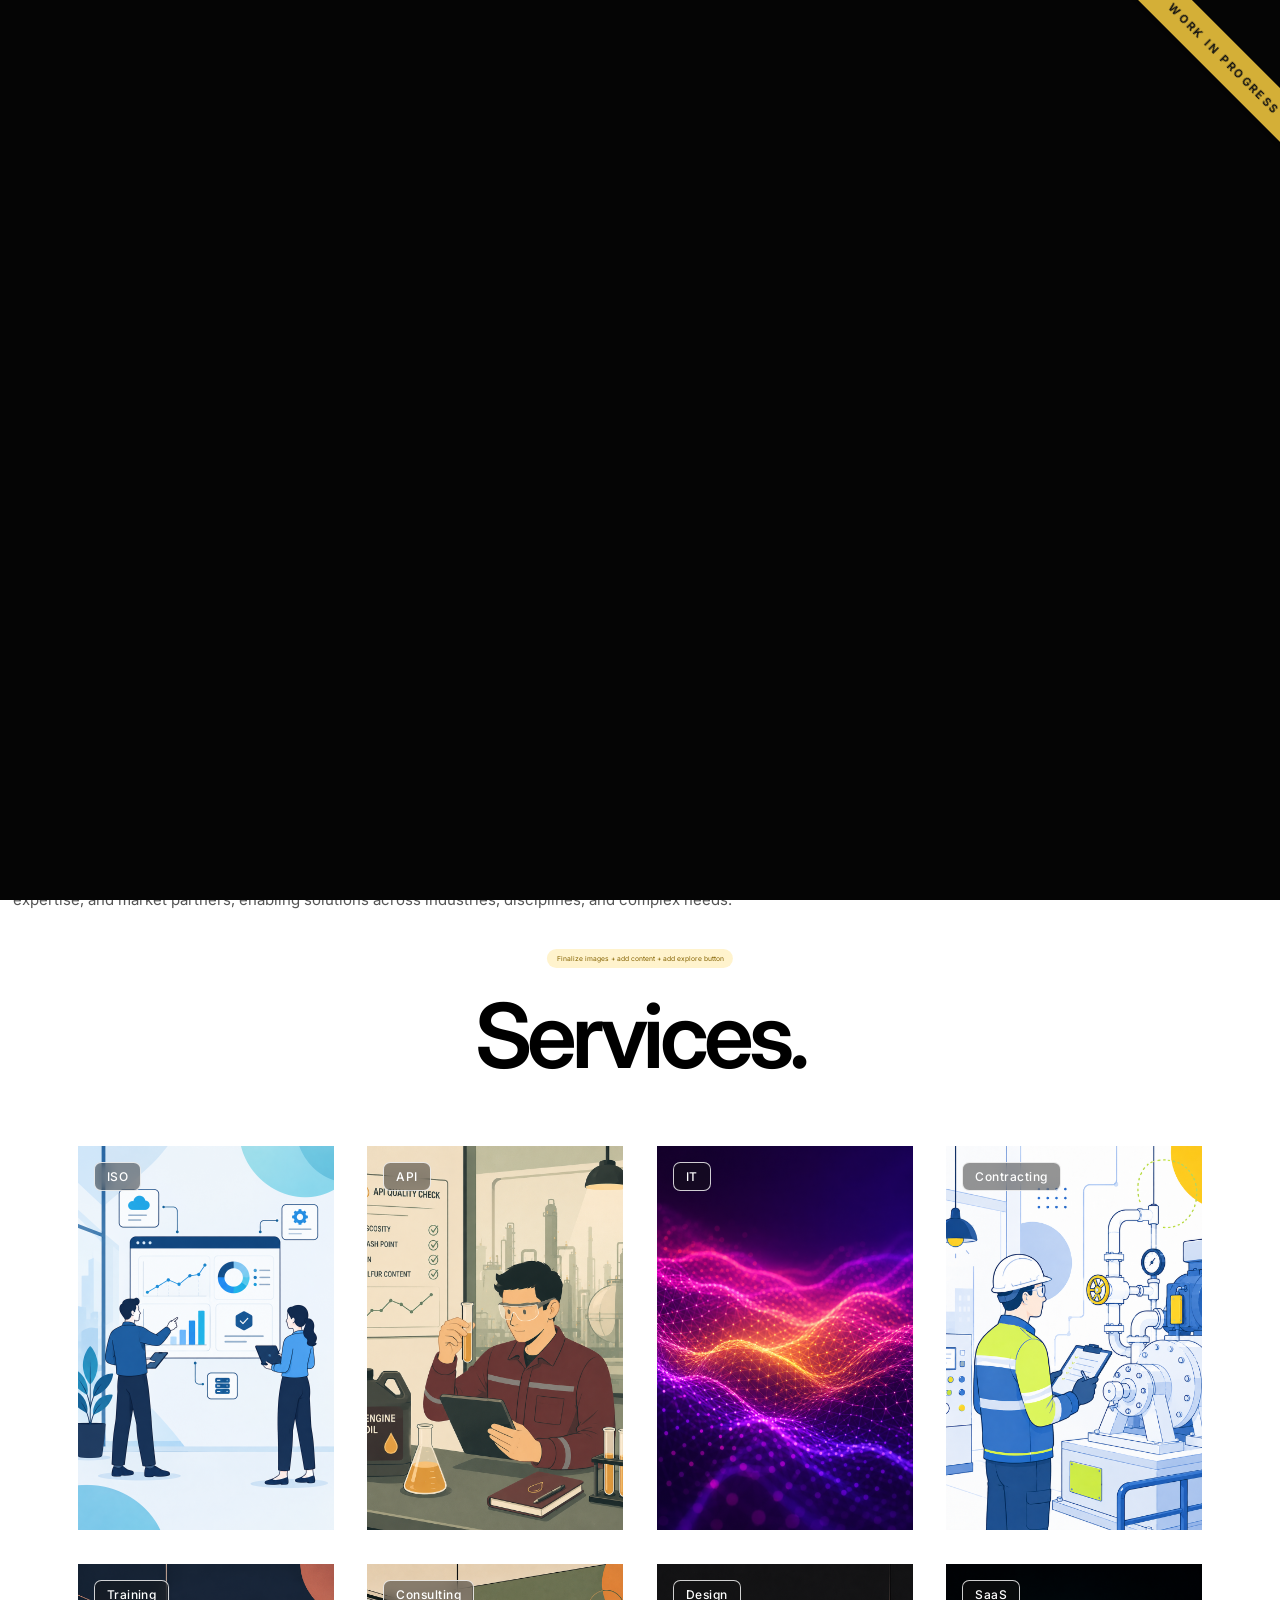
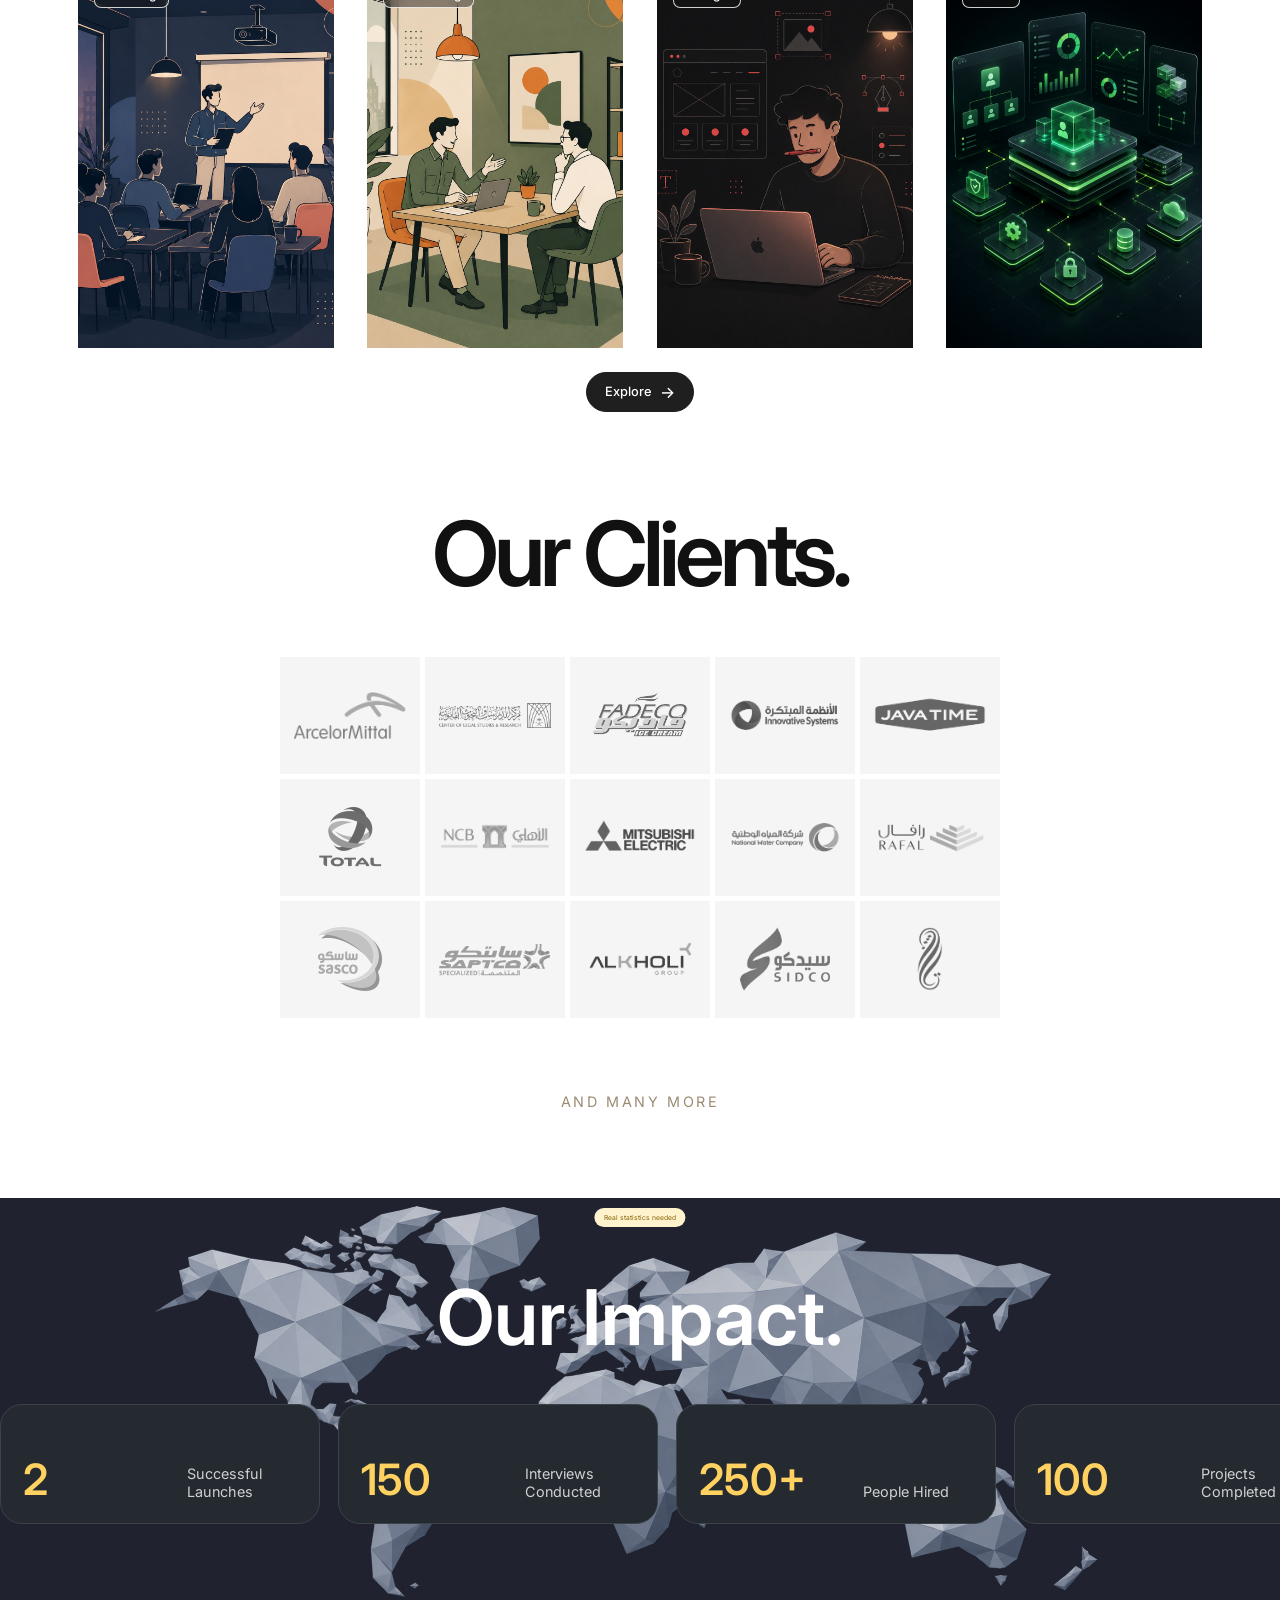
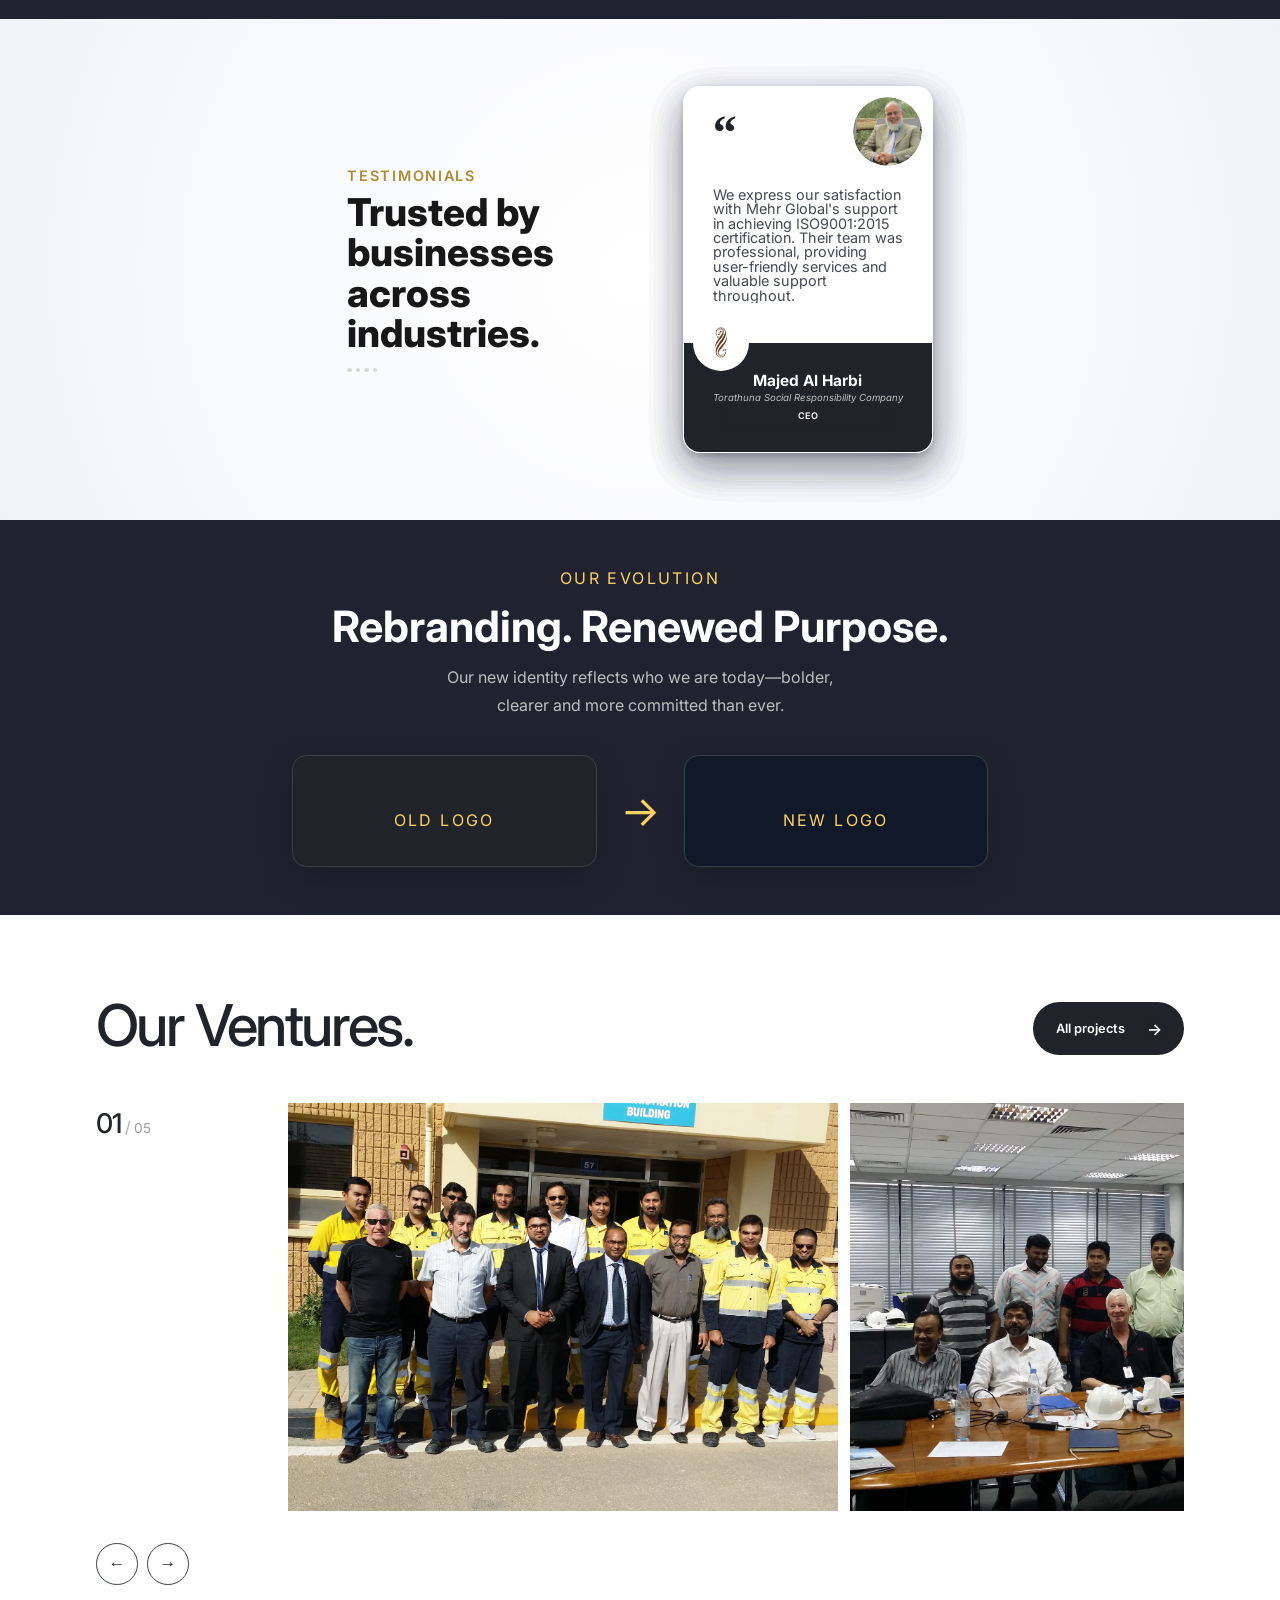
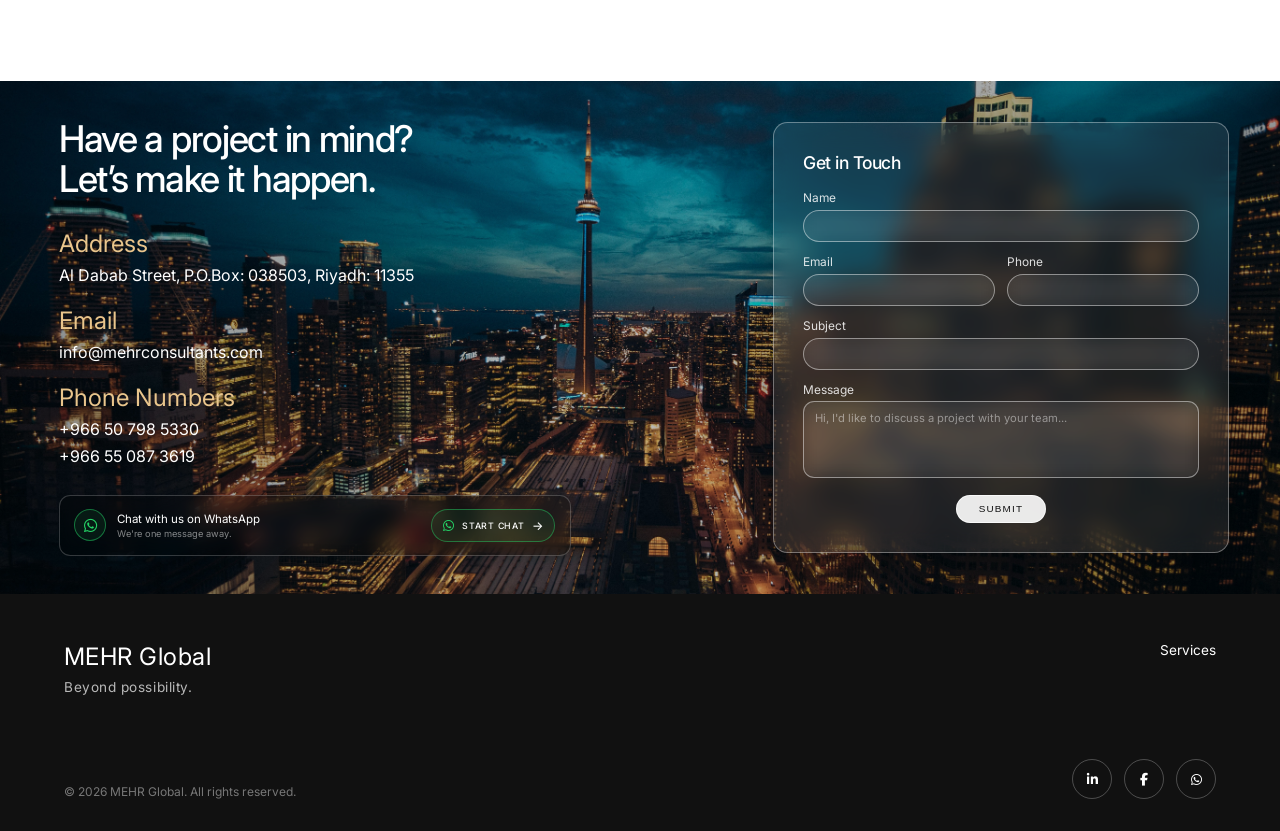
==== index.html @ bc84ad42 "Testimonials, Metrics section bg, services section, overall content, + mobile for landing page" ====
<!DOCTYPE html>
<html><head>
    <meta charset="UTF-8">
    <meta name="viewport" content="width=device-width,initial-scale=1">

    <link rel="preconnect" href="https://fonts.googleapis.com">
    <link rel="preconnect" href="https://fonts.gstatic.com" crossorigin>

    <link href="https://fonts.googleapis.com/css2?family=Inter:wght@300;400;500;600;700&display=swap" rel="stylesheet">
    <link rel="stylesheet" href="https://cdnjs.cloudflare.com/ajax/libs/font-awesome/6.5.2/css/all.min.css">

    <link rel="stylesheet" href="./css/style.css">


    <title>Mehr version Alpha v2</title>



</head>



<body>

<div id="loader">

    <div class="loader-words">

        <div class="loader-word word-1">
            <span class="initial">M</span><span>ajestic.</span>
        </div>

        <div class="loader-word word-2">
            <span class="initial">E</span><span>thical.</span>
        </div>

        <div class="loader-word word-3">
            <span class="initial">H</span><span>onest.</span>
        </div>

        <div class="loader-word word-4">
            <span class="initial">R</span><span>eliable.</span>
        </div>

    </div>


    <!-- Invisible destination used to calculate
         where the original letters should travel -->

    <div class="mehr-final" aria-label="MEHR">
        <span>M</span>
        <span>E</span>
        <span>H</span>
        <span>R</span>
    </div>

    <div class="skip-loader">
    Click anywhere to skip
</div>

</div>

<div class="wip-banner">
    WORK IN PROGRESS
</div>

<header class="header">

        <!-- hamburger menu for mobile-->
    <button class="mobile-menu-btn" aria-label="Open menu">
    <span></span>
    <span></span>
    <span></span>
</button>

    <!-- Logo -->
    <a href="#" class="logo">
        <img src="batch_white.png" alt="Mehr">
    </a>


    <!-- Main Navigation -->
    <nav class="nav-left">

        <a href="./about_us_page/about_page.html">
            About
        </a>

        <a href="./services_page/services.html">
            Services
        </a>

        <a href="#">
            Contact
        </a>

        <a href="./gallery_page/gallery.html">
            Gallery
        </a>


    </nav>

    <!-- Right Side -->
    <div class="nav-right">

        <a href="#" class="language">
            ENGLISH >

        </a>

    </div>

</header>
<!-- MOBILE MENU -->
<div class="mobile-menu">

    <button class="mobile-menu-close" aria-label="Close menu">
        ×
    </button>

    <nav class="mobile-nav">

        <a href="./about_us_page/about_page.html">
            About
        </a>

        <a href="./services_page/services.html">
            Services
        </a>

        <a href="#">
            Contact
        </a>

        <a href="./gallery_page/gallery.html">
            Gallery
        </a>

        <a href="#" class="mobile-language">
            ENGLISH >
        </a>

    </nav>

</div>

<main>

<!-- ================= HERO ================= -->
<section class="hero">
<div class="temporary-ribbon">
    About page content
</div>
    <canvas id="c"></canvas>

    <!-- Left Content -->
    <div class="hero-left">


        <h1>
            TOGETHER.<br>
            BEYOND POSSIBILITY.
        </h1>


    </div>


<!-- Right Content -->
<div class="hero_contact">

    <div class="hero_contact_card">

        <p class="hero_contact_eyebrow">
            GET IN TOUCH
        </p>

        <h2>
            Whatever the challenge, let’s find the right connection.
        </h2>

        <div class="hero_contact_actions">

    <a href="#" class="hero_contact_btn">
        Contact Us
    </a>

    <a
        href="https://wa.me/966507985330"
        target="_blank"
        rel="noopener noreferrer"
        class="hero_whatsapp_btn"
        aria-label="Chat with us on WhatsApp"
    >
        <i class="fa-brands fa-whatsapp"></i>
        <span>WhatsApp</span>
    </a>

</div>


    </div>

</div>

</section>

<!-- ================= ABOUT ================= -->

<section class="about">

    <div class="about-container">

        <span class="about-label">
            MEHR GLOBAL - since 2002
        </span>

        <h2 class="about-title">
            An interconnected network
            <br>
            beyond boundaries.
        </h2>

        <div class="about-grid">

            <p class="about-text">

                Mehr Global connects organizations through an interconnected network of talent, <br>
                expertise, and market partners, enabling solutions across
                industries, disciplines, and complex needs.

            </p>


        </div>

    </div>

</section>



<section class="servicesWrapper">

    <div class="temporary-ribbon">
    Finalize images + add content + add explore button
</div>

    <canvas id="network"></canvas>
    <div class="cursorGlow"></div>
    <div class="light"></div>

    <section class="services">

    <h1 class="services-title">Services.</h1>

<div class="services-grid">

    <div class="service-card">
        <img src="./assets/iso_temp.png" alt="ISO certification and quality inspection">
        <div class="service-card-content">
            <h3>ISO</h3>
            <p>Internationally recognized standards and certification solutions.</p>
        </div>
    </div>

    <div class="service-card">
        <img src="./assets/api_temp.png" alt="API and business development">
        <div class="service-card-content">
            <h3>API</h3>
            <p>Lorem Ipsum Lorem Ipsum Lorem IpsumLorem IpsumLorem IpsumLorem IpsumLorem IpsumLorem IpsumLorem IpsumLorem IpsumLorem Ipsum</p>
        </div>
    </div>

    <div class="service-card">
        <img src="./assets/it_temp.png" alt="Information technology services">
        <div class="service-card-content">
            <h3>IT</h3>
            <p>Lorem Ipsum Lorem Ipsum Lorem IpsumLorem IpsumLorem IpsumLorem IpsumLorem IpsumLorem IpsumLorem IpsumLorem IpsumLorem Ipsum</p>
        </div>
    </div>

    <div class="service-card">
        <img src="./assets/contracting_temp.png" alt="Contracting and project services">
        <div class="service-card-content">
            <h3>Contracting</h3>
            <p>Lorem Ipsum Lorem Ipsum Lorem IpsumLorem IpsumLorem IpsumLorem IpsumLorem IpsumLorem IpsumLorem IpsumLorem IpsumLorem Ipsum</p>
        </div>
    </div>

    <div class="service-card">
        <img src="./assets/training_temp.png" alt="Professional training">
        <div class="service-card-content">
            <h3>Training</h3>
            <p>Lorem Ipsum Lorem Ipsum Lorem IpsumLorem IpsumLorem IpsumLorem IpsumLorem IpsumLorem IpsumLorem IpsumLorem IpsumLorem Ipsum</p>
        </div>
    </div>

    <div class="service-card">
        <img src="./assets/consulting_temp.png" alt="Strategic business consulting">
        <div class="service-card-content">
            <h3>Consulting</h3>
            <p>Lorem Ipsum Lorem Ipsum Lorem IpsumLorem IpsumLorem IpsumLorem IpsumLorem IpsumLorem IpsumLorem IpsumLorem IpsumLorem Ipsum</p>
        </div>
    </div>

    <div class="service-card">
        <img src="./assets/design_temp.png" alt="Strategic business consulting">
        <div class="service-card-content">
            <h3>Design</h3>
            <p>Lorem Ipsum Lorem Ipsum Lorem IpsumLorem IpsumLorem IpsumLorem IpsumLorem IpsumLorem IpsumLorem IpsumLorem IpsumLorem Ipsum</p>
        </div>
    </div>

    <div class="service-card">
        <img src="./assets/saas_temp.png" alt="Strategic business consulting">
        <div class="service-card-content">
            <h3>SaaS</h3>
            <p>Lorem Ipsum Lorem Ipsum Lorem IpsumLorem IpsumLorem IpsumLorem IpsumLorem IpsumLorem IpsumLorem IpsumLorem IpsumLorem Ipsum</p>
        </div>
    </div>

</div>

            <a href="./services_page/services.html" class="explore-button">
    Explore <span>→</span>
</a>


</section>


    <!-- CLIENTS SECTION  -->



    <section class="clients">

    <div class="clients-bg"></div>

    <div class="clients-overlay"></div>

    <div class="clients-container">

        <p class="clients-title">
            Our Clients.
        </p>

        <div class="clients-grid">

            <div class="client-card"><img src="./assets/company_logo_icons/am.png"></div>
            <div class="client-card"><img src="./assets/company_logo_icons/clsr.png"></div>
            <div class="client-card"><img src="./assets/company_logo_icons/fadeco.png"></div>
            <div class="client-card"><img src="./assets/company_logo_icons/inno_sys.png"></div>
            <div class="client-card"><img src="./assets/company_logo_icons/javatime.png"></div>

            <div class="client-card"><img src="./assets/company_logo_icons/total.png"></div>
            <div class="client-card"><img src="./assets/company_logo_icons/ncb.png"></div>
            <div class="client-card"><img src="./assets/company_logo_icons/mitsu_chan.png"></div>
            <div class="client-card"><img src="./assets/company_logo_icons/nwc.png"></div>
            <div class="client-card"><img src="./assets/company_logo_icons/rafal.png"></div>

            <div class="client-card"><img src="./assets/company_logo_icons/sasco.png"></div>
            <div class="client-card"><img src="./assets/company_logo_icons/saptco.png"></div>
            <div class="client-card"><img src="./assets/company_logo_icons/al_kholi.png"></div>
            <div class="client-card"><img src="./assets/company_logo_icons/sidco.png"></div>
            <div class="client-card"><img src="./assets/company_logo_icons/torathuna.png"></div>

        </div>

        <p class="clients-label">
            AND MANY MORE
        </p>

    </div>

</section>

</section>

<!-- METRICS SECTION -->

<section class="stats">
<div class="temporary-ribbon">
    Real statistics needed
</div>
    <!-- Background Image -->

<img
        class="stats-map"
        src="./assets/metrics_bg.png"
        alt=""
    >

    <div class="stats-header">

        <h2>
            Our Impact.
        </h2>

    </div>

    <!-- SINGLE ROW -->
    <div class="ticker ticker-right">

        <div class="ticker-track">

            <div class="stat-card">
                <h3>2</h3>
                <p>Successful Launches</p>
            </div>

            <div class="stat-card">
                <h3>150</h3>
                <p>Interviews Conducted</p>
            </div>

            <div class="stat-card">
                <h3>250+</h3>
                <p>People Hired</p>
            </div>

            <div class="stat-card">
                <h3>100</h3>
                <p>Projects Completed</p>
            </div>

            <div class="stat-card">
                <h3>40+</h3>
                <p>Countries Served</p>
            </div>

        </div>

    </div>

</section>

<!-- ===========================
     TESTIMONIALS SECTION
=========================== -->

<section class="testimonials">



    <!-- Left Side -->

    <div class="testimonial-left">

        <p class="testimonial-eyebrow">
            TESTIMONIALS
        </p>

        <h2>
            Trusted by businesses
            <br>
            across industries.
        </h2>

        <div class="testimonial-loader">
            <span></span>
            <span></span>
            <span></span>
            <span></span>
        </div>

    </div>


<!-- ===========================
     TESTIMONIAL CARD STACK
=========================== -->

<div class="testimonial-stack">


    <!-- CARD 1 -->

    <div class="testimonial-card">

        <!-- Person's DP -->
        <div class="testimonial-person">

            <img
                src="./assets/mug_shots/fawzi_q.jpg"
                alt="K.T. Tukol"
            >

        </div>


        <!-- Quote -->

        <div class="testimonial-content">

            <div class="testimonial-quote">
                “
            </div>

            <p>
                Mehr Global provided expert, user-friendly consultation
                for our ISO 9001, 14001, and 45001 certifications.
                Their support was key to achieving success efficiently.
            </p>

        </div>


        <!-- Bottom Company Section -->

        <div class="testimonial-company">

            <!-- Company Logo -->
            <div class="testimonial-company-logo">

                <img
                    src="./assets/logo_for_testimonials/st_eng.png"
                    alt="ST Engineering Saudi Ltd."
                >

            </div>


            <div class="testimonial-author">

                <strong>
                    K.T. Tukol
                </strong>

                <small>
                    ST Engineering Saudi Ltd.
                </small>

            </div>


            <div class="testimonial-role">

                General Manager

            </div>

        </div>

    </div>



    <!-- CARD 2 -->

    <div class="testimonial-card">

        <!-- Person's DP -->
        <div class="testimonial-person">

            <img
                src="./assets/mug_shots/fawzi_q.jpg"
                alt="Fawzi Al Quaid"
            >

        </div>


        <div class="testimonial-content">

            <div class="testimonial-quote">
                “
            </div>

            <p>
                Mehr Global Consultancy delivered exceptional support
                for ISO 9001:2015, meeting tight deadlines. We're grateful
                for their work and look forward to future projects together.
            </p>

        </div>


        <div class="testimonial-company">

            <div class="testimonial-company-logo">

                <img
                    src="./assets/logo_for_testimonials/spectra.png"
                    alt="Tri Spectrum Co. LTD"
                >

            </div>


            <div class="testimonial-author">

                <strong>
                    Fawzi Al Quaid
                </strong>

                <small>
                    Tri Spectrum Co. LTD
                </small>

            </div>


            <div class="testimonial-role">

                General Manager

            </div>

        </div>

    </div>



    <!-- CARD 3 -->

    <div class="testimonial-card">

        <!-- Person's DP -->
        <div class="testimonial-person">

            <img
                src="./assets/mug_shots/fawzi_q.jpg"
                alt="Khalid Ghalib Al-Qudsi"
            >

        </div>


        <div class="testimonial-content">

            <div class="testimonial-quote">
                “
            </div>

            <p>
                Thanks to Mehr Global Consultancy, we achieved
                ISO 9001:2015 certification on our first audit
                with zero nonconformities.
            </p>

        </div>


        <div class="testimonial-company">

            <div class="testimonial-company-logo">

                <img
                    src="./assets/logo_for_testimonials/mea.png"
                    alt="Middle East Abrasive Factory"
                >

            </div>


            <div class="testimonial-author">

                <strong>
                    Khalid Ghalib Al-Qudsi
                </strong>

                <small>
                    Middle East Abrasive Factory
                </small>

            </div>


            <div class="testimonial-role">

                General Manager

            </div>

        </div>

    </div>



    <!-- CARD 4 -->

    <div class="testimonial-card">

        <!-- Person's DP -->
        <div class="testimonial-person">

            <img
                src="./assets/mug_shots/fawzi_q.jpg"
                alt="Prof. Ayman A. Abdo"
            >

        </div>


        <div class="testimonial-content">

            <div class="testimonial-quote">
                “
            </div>

            <p>
                We are pleased with Mehr Global's exceptional contribution
                to our ISO 9001:2015 certification process. Their expertise
                and support were invaluable to our success.
            </p>

        </div>


        <div class="testimonial-company">

            <div class="testimonial-company-logo">

                <img
                    src="./assets/logo_for_testimonials/shfc.png"
                    alt="Saudi Commission for Health Specialties"
                >

            </div>


            <div class="testimonial-author">

                <strong>
                    Prof. Ayman A. Abdo
                </strong>

                <small>
                    Saudi Commission for Health Specialties
                </small>

            </div>


            <div class="testimonial-role">

                <!-- Role not provided in source -->

            </div>

        </div>

    </div>



    <!-- CARD 5 -->

    <div class="testimonial-card">

        <!-- Person's DP -->
        <div class="testimonial-person">

            <img
                src="./assets/mug_shots/fawzi_q.jpg"
                alt="Majed Al Harbi"
            >

        </div>


        <div class="testimonial-content">

            <div class="testimonial-quote">
                “
            </div>

            <p>
                We express our satisfaction with Mehr Global's support
                in achieving ISO9001:2015 certification. Their team was
                professional, providing user-friendly services and
                valuable support throughout.
            </p>

        </div>


        <div class="testimonial-company">

            <div class="testimonial-company-logo">

                <img
                    src="./assets/logo_for_testimonials/torathuna.png"
                    alt="Torathuna Social Responsibility Company"
                >

            </div>


            <div class="testimonial-author">

                <strong>
                    Majed Al Harbi
                </strong>

                <small>
                    Torathuna Social Responsibility Company
                </small>

            </div>


            <div class="testimonial-role">

                CEO

            </div>

        </div>

    </div>


</div>

</section>


<!-- REBRANDING SECTION -->

<section class="evolution_section">
    <div class="evolution_container">

        <div class="evolution_eyebrow">OUR EVOLUTION</div>

        <h1 class="evolution_title">Rebranding. Renewed Purpose.</h1>

        <p class="evolution_lead">
            Our new identity reflects who we are today—bolder, clearer and more committed than ever.
        </p>

        <div class="evolution_logos">

            <div class="evolution_card">
                <img src="old-logo.png" alt="">
                <span>OLD LOGO</span>
            </div>

            <div class="evolution_arrow">→</div>

            <div class="evolution_card evolution_card-dark">
                <img src="new-logo.png" alt="">
                <span>NEW LOGO</span>
            </div>

        </div>


    </div>
</section>


<!-- ==============================
PROJECTS
============================== -->

<section class="projects-section">

    <div class="projects-header">

        <div class="projects-heading">

            <h2>
                Our Ventures.
            </h2>

        </div>


        <a href="#" class="projects-all">
            <span>All projects</span>
            <span class="projects-arrow">→</span>
        </a>

    </div>


    <div class="projects-showcase">

        <!-- COUNTER -->

        <div class="projects-counter">

            <span class="projects-current">01</span>

            <span class="projects-slash">/</span>

            <span class="projects-total">05</span>

        </div>


        <!-- GALLERY -->

        <div class="projects-viewport">

            <div class="projects-track">


                <!-- PROJECT 1 -->

                <article class="project-slide">

                    <img
                        src="./assets/landing_page_imgs/img_1.jpg"
                        alt="Project 1"
                    >

                    <div class="project-info">

                        <span class="project-number">
                            01
                        </span>

                        <h3>
                            Project Name
                        </h3>

                        <p>
                            Category
                        </p>

                    </div>

                </article>


                <!-- PROJECT 2 -->

                <article class="project-slide">

                    <img
                        src="./assets/landing_page_imgs/img_2.jpg"
                        alt="Project 2"
                    >

                    <div class="project-info">

                        <span class="project-number">
                            02
                        </span>

                        <h3>
                            Project Name
                        </h3>

                        <p>
                            Category
                        </p>

                    </div>

                </article>


                <!-- PROJECT 3 -->

                <article class="project-slide">

                    <img
                        src="./assets/landing_page_imgs/img_3.jpg"
                        alt="Project 3"
                    >

                    <div class="project-info">

                        <span class="project-number">
                            03
                        </span>

                        <h3>
                            Project Name
                        </h3>

                        <p>
                            Category
                        </p>

                    </div>

                </article>


                <!-- PROJECT 4 -->

                <article class="project-slide">

                    <img
                        src="./assets/landing_page_imgs/img_4.jpg"
                        alt="Project 4"
                    >

                    <div class="project-info">

                        <span class="project-number">
                            04
                        </span>

                        <h3>
                            Project Name
                        </h3>

                        <p>
                            Category
                        </p>

                    </div>

                </article>


                <!-- PROJECT 5 -->

                <article class="project-slide">

                    <img
                        src="./assets/landing_page_imgs/img_5.jpg"
                        alt="Project 5"
                    >

                    <div class="project-info">

                        <span class="project-number">
                            05
                        </span>

                        <h3>
                            Project Name
                        </h3>

                        <p>
                            Category
                        </p>

                    </div>

                </article>

            </div>

        </div>

    </div>


    <!-- NAVIGATION -->

    <div class="projects-navigation">

        <button
            class="project-nav project-prev"
            aria-label="Previous project"
        >
            ←
        </button>

        <button
            class="project-nav project-next"
            aria-label="Next project"
        >
            →
        </button>

    </div>

</section>

    <!-- ==========================
MIIKU CHAN
========================== -->

<div class="faq-bot">

    <!-- Floating Button -->
    <button class="faq-toggle" id="faqToggle" aria-label="Open FAQ assistant">
        <span class="faq-toggle-icon">?</span>
        <span class="faq-toggle-text">FAQ</span>
    </button>


    <!-- FAQ Panel -->
    <div class="faq-panel" id="faqPanel">

        <!-- Header -->
        <div class="faq-header">
            <div>
                <span class="faq-eyebrow">MEHR Intelligent Interactive Knowledge Unit</span>
                <h3>MIIKU v1</h3>
            </div>

            <button class="faq-close" id="faqClose" aria-label="Close FAQ">
                ×
            </button>
        </div>


        <!-- Chat Area -->
<!-- Chat Area -->
<div class="faq-chat" id="faqChat">

    <div class="faq-message bot-message">
        Hello!
        <br>

        I'm <strong>MIIKU</strong>!
        <br>
        <br>

        I'm Mehr Global's virtual information assistant.
        I can help you find answers about what we do,
        our services, ISO standards, and more
        <br><br>

        What would you like to know?
    </div>


    <!-- FAQ Questions -->
    <div class="faq-questions" id="faqQuestions">

        <button data-question="What do you guys do?">
            What do you guys do?
        </button>

        <button data-question="What type of company is this?">
            What kind of company are you?
        </button>

        <button data-question="Are the services limited to these mentioned domains?">
            Are your services limited to these domains?
        </button>

        <button data-question="How many ISO's do you do?">
            How many ISO's do you do?
        </button>

    </div>

</div>

        <!-- Input -->
        <form class="faq-input-area" id="faqForm">

            <input
                type="text"
                id="faqInput"
                placeholder="Ask a question..."
                autocomplete="off"
            >

            <button type="submit" aria-label="Send question">
                <svg viewBox="0 0 24 24">
                    <path d="M3 20L21 12L3 4V10L16 12L3 14V20Z"/>
                </svg>
            </button>

        </form>

    </div>

</div>

 <section class="contact-section">

    <!-- FULL SECTION BACKGROUND -->
    <img
        class="contact-bg"
        src="./assets/pexels-roberto-nickson-2478248.jpg"
        alt=""
    >

    <!-- DARK OVERLAY -->
    <div class="contact-overlay"></div>


    <!-- LEFT CONTACT INFORMATION -->
    <div class="contact-info">

        <div class="info-content">

            <h1>
                Have a project in mind?<br>
                Let’s make it happen.
            </h1>

            <div class="contact-details">

               <div class="detail-block">
    <h2>Address</h2>
    <p>
        <a
            href="https://www.google.com/maps/search/?api=1&query=Al+Dabab+Street%2C+Riyadh%2C+Saudi+Arabia"
            target="_blank"
            rel="noopener noreferrer"
        >
            Al Dabab Street, P.O.Box: 038503, Riyadh: 11355
        </a>
    </p>
</div>

                <div class="detail-block">
                    <h2>Email</h2>
                    <a href="mailto:info@mehrconsultants.com">
                        info@mehrconsultants.com
                    </a>
                </div>

                <div class="detail-block">
                    <h2>Phone Numbers</h2>
                    <a href="tel:+966507985330">
                        +966 50 798 5330
                    </a>
                    <a href="tel:+966550873619">
                        +966 55 087 3619
                    </a>
                </div>

                <div class="whatsapp-cta">

    <div class="whatsapp-cta-content">

        <div class="whatsapp-icon">
            <i class="fa-brands fa-whatsapp"></i>
        </div>

        <div class="whatsapp-text">
            <span>Chat with us on WhatsApp</span>
            <small>We're one message away.</small>
        </div>

    </div>

    <a
        href="https://wa.me/966507985330"
        target="_blank"
        rel="noopener noreferrer"
        class="whatsapp-button"
        aria-label="Chat with us on WhatsApp"
    >
        <i class="fa-brands fa-whatsapp"></i>
        <span>START CHAT</span>
        <span class="whatsapp-arrow">→</span>
    </a>

</div>

            </div>

        </div>

    </div>


    <!-- CONTACT FORM -->
    <div class="contact-form-wrapper">

        <h2 class="contact-form-title">
            Get in Touch
        </h2>

        <form id="contactForm" class="contact-form">

            <div class="form-group full-width">
                <label for="name">Name</label>
                <input
                    type="text"
                    id="name"
                    name="name"
                    autocomplete="name"
                    required
                >
            </div>

            <div class="form-row">

                <div class="form-group">
                    <label for="email">Email</label>
                    <input
                        type="email"
                        id="email"
                        name="email"
                        autocomplete="email"
                        required
                    >
                </div>

                <div class="form-group">
                    <label for="phone">Phone</label>
                    <input
                        type="tel"
                        id="phone"
                        name="phone"
                        autocomplete="tel"
                    >
                </div>

            </div>

            <div class="form-group full-width">
                <label for="subject">Subject</label>
                <input
                    type="text"
                    id="subject"
                    name="subject"
                    required
                >
            </div>

            <div class="form-group message-group">
                <label for="message">Message</label>
                <textarea
                    id="message"
                    name="message"
                    required
                    placeholder="Hi, I'd like to discuss a project with your team..."
                ></textarea>
            </div>

            <div class="submit-wrapper">
                <button type="submit">
                    SUBMIT
                </button>
            </div>

        </form>

    </div>

</section>

<footer class="site-footer">

    <div class="footer-grid">

        <!-- TOP LEFT -->
        <div class="footer-brand">
            <h2>MEHR Global</h2>
            <p>Beyond possibility.</p>
        </div>


        <!-- TOP RIGHT -->
        <div class="footer-links">
            <a href="./services_page/services.html">Services</a>
        </div>


        <!-- BOTTOM LEFT -->
        <div class="footer-bottom">
            <p>© 2026 MEHR Global. All rights reserved.</p>
        </div>


        <!-- BOTTOM RIGHT -->
        <div class="footer-socials">

    <a href="#" aria-label="LinkedIn">
        <i class="fa-brands fa-linkedin-in"></i>
    </a>

    <a href="#" aria-label="Facebook">
        <i class="fa-brands fa-facebook-f"></i>
    </a>

    <a href="#" aria-label="WhatsApp">
        <i class="fa-brands fa-whatsapp"></i>
    </a>

</div>

    </div>

</footer>


</main>


<script src="https://cdn.jsdelivr.net/npm/gsap@3/dist/gsap.min.js"></script>
<script src="https://cdn.jsdelivr.net/npm/gsap@3/dist/ScrollTrigger.min.js"></script>

<script type="module" src="./js/script.js"></script>

</body>

</html>
---- css/style.css ----
@import url("loading_screen.css");
@import url("hero.css");
@import url("services_section.css");
@import url("header.css");
@import url("clients.css");
@import url("metrics.css");
@import url("testimonials.css");
@import url("evolution.css");
@import url("projects.css");
@import url("temporary.css");
@import url("contact.css");
@import url("faq.css");
@import url("footer.css");
@import url("faq.css");



:root {
  --primary: #050d28;
  --surface: #292929;
  --accent: #907c65;
}
* {
  margin: 0;
  padding: 0;
  box-sizing: border-box;
}
body {
  font-family: "Inter", sans-serif;
  color: #fff;
  overflow-x: hidden;
}
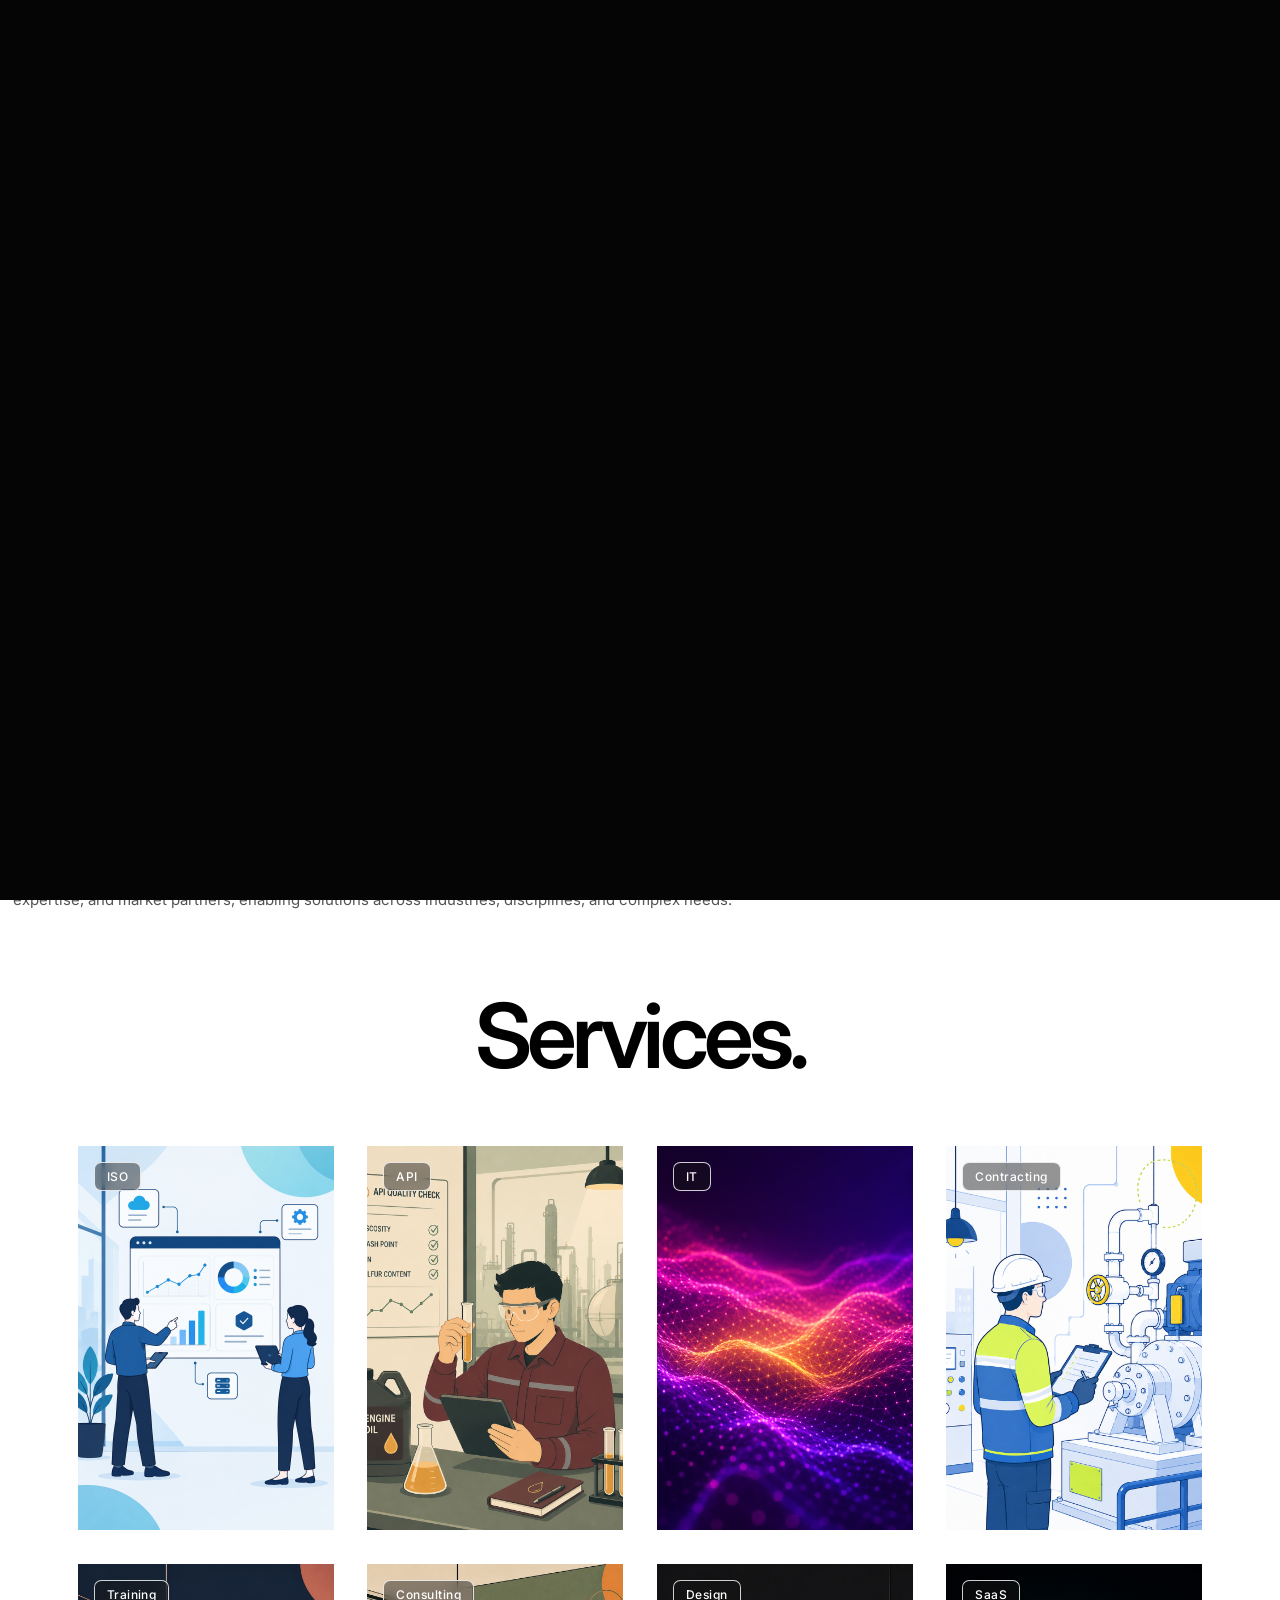
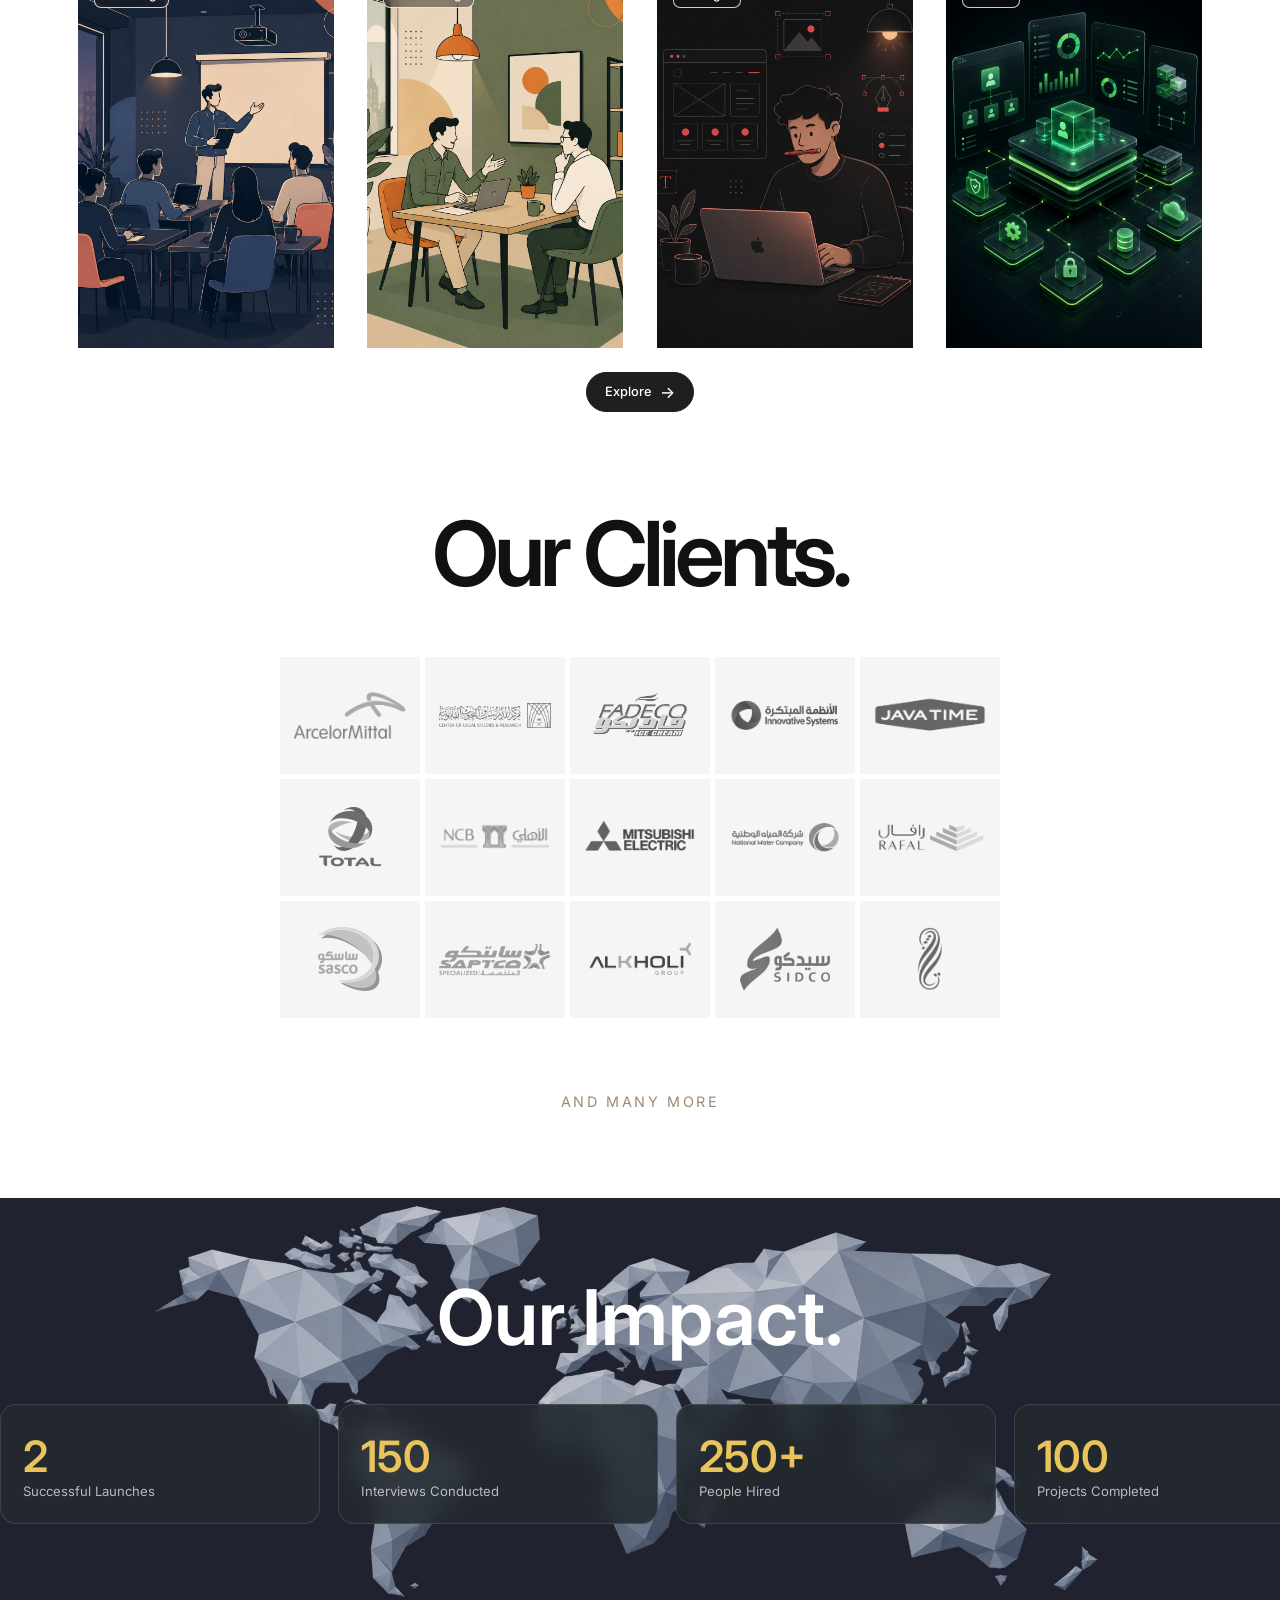
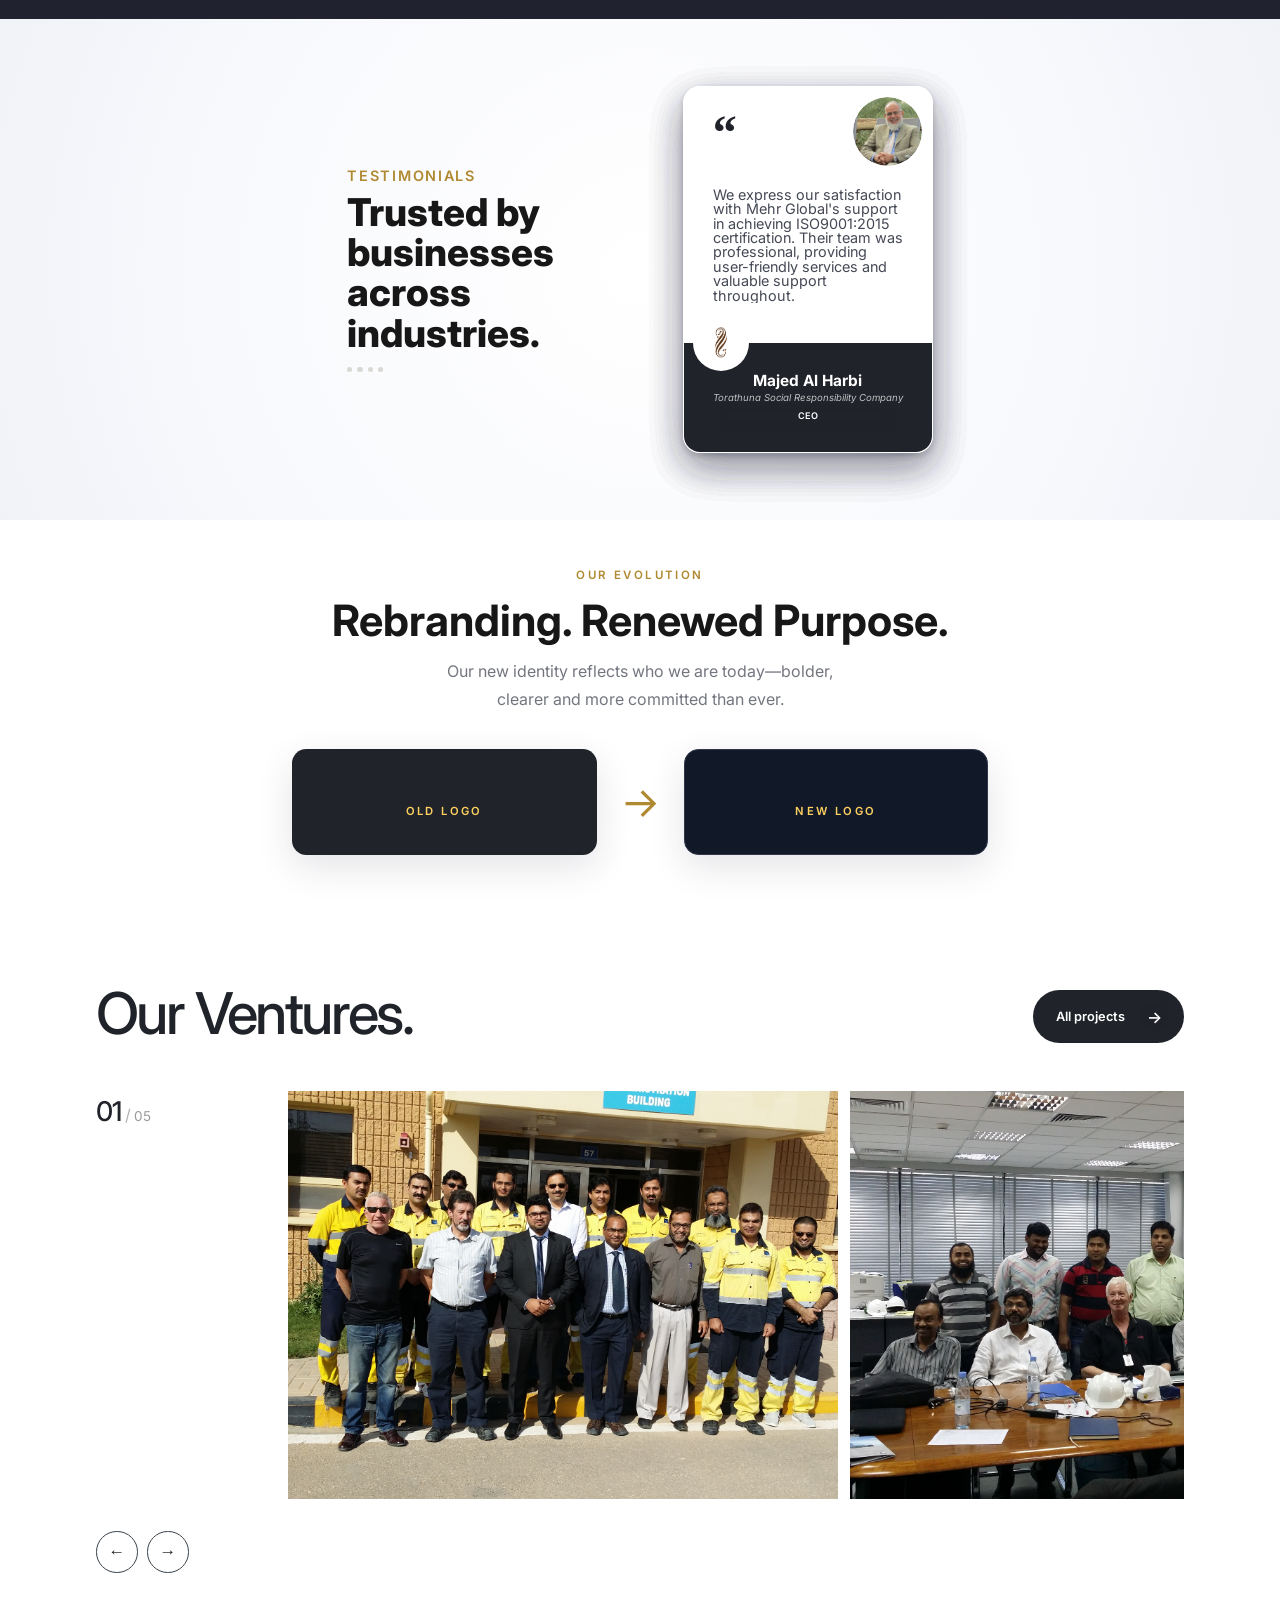
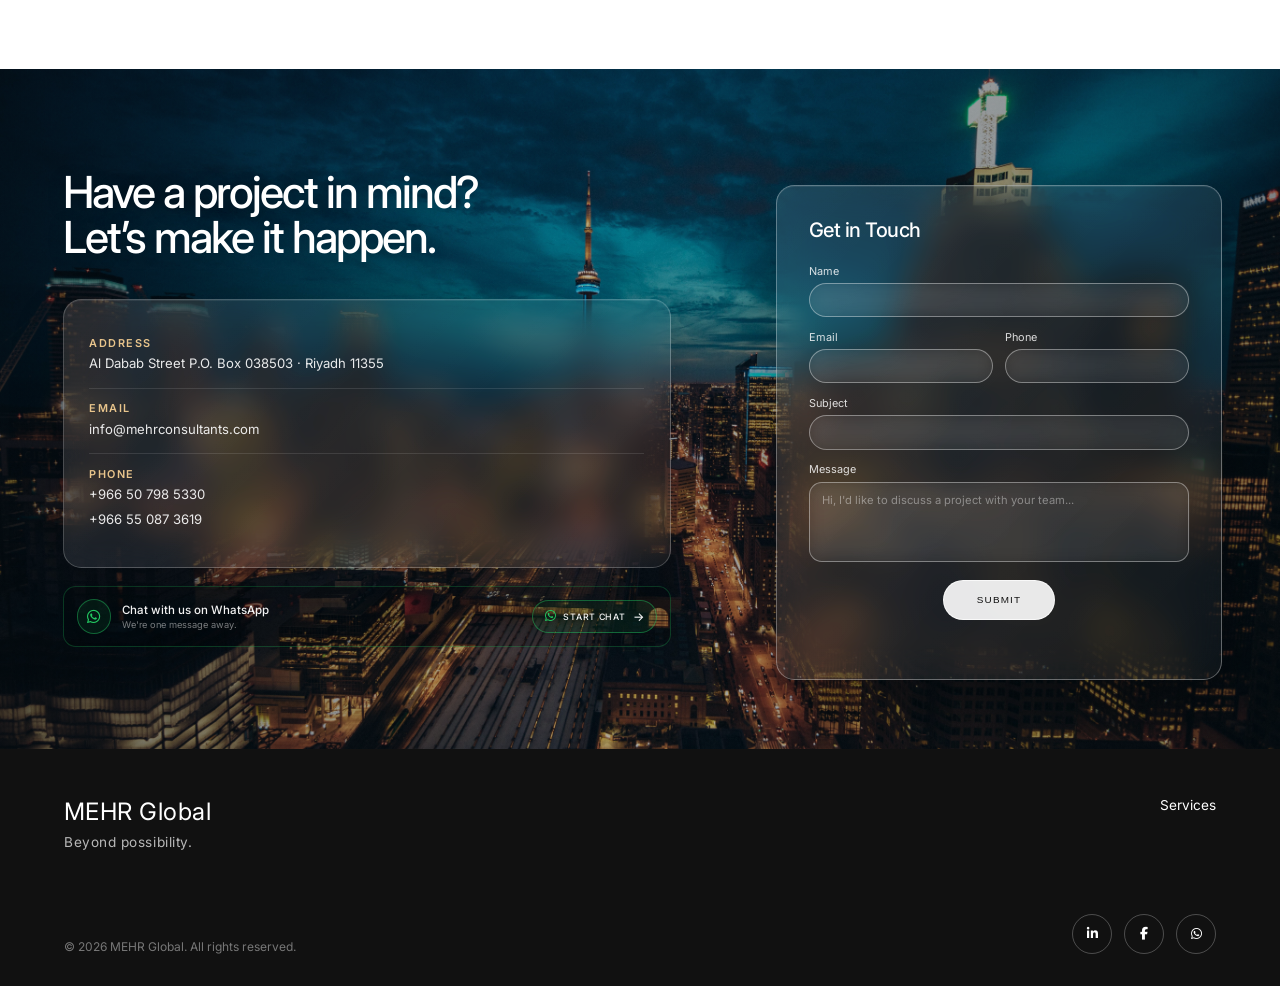
==== commit b6030746: "Huge Polish" ====
--- a/index.html
+++ b/index.html
@@ -59,10 +59,6 @@
     Click anywhere to skip
 </div>
 
-</div>
-
-<div class="wip-banner">
-    WORK IN PROGRESS
 </div>
 
 <header class="header">
@@ -150,9 +146,7 @@
 
 <!-- ================= HERO ================= -->
 <section class="hero">
-<div class="temporary-ribbon">
-    About page content
-</div>
+
     <canvas id="c"></canvas>
 
     <!-- Left Content -->
@@ -244,9 +238,7 @@
 
 <section class="servicesWrapper">
 
-    <div class="temporary-ribbon">
-    Finalize images + add content + add explore button
-</div>
+
 
     <canvas id="network"></canvas>
     <div class="cursorGlow"></div>
@@ -383,9 +375,6 @@
 <!-- METRICS SECTION -->
 
 <section class="stats">
-<div class="temporary-ribbon">
-    Real statistics needed
-</div>
     <!-- Background Image -->
 
 <img
@@ -1179,7 +1168,10 @@
     <div class="contact-overlay"></div>
 
 
-    <!-- LEFT CONTACT INFORMATION -->
+    <!-- ==========================
+         LEFT CONTACT INFORMATION
+    ========================== -->
+
     <div class="contact-info">
 
         <div class="info-content">
@@ -1189,85 +1181,143 @@
                 Let’s make it happen.
             </h1>
 
+
+            <!-- CONTACT DETAILS GLASS PANEL -->
+
             <div class="contact-details">
 
-               <div class="detail-block">
-    <h2>Address</h2>
-    <p>
-        <a
-            href="https://www.google.com/maps/search/?api=1&query=Al+Dabab+Street%2C+Riyadh%2C+Saudi+Arabia"
-            target="_blank"
-            rel="noopener noreferrer"
-        >
-            Al Dabab Street, P.O.Box: 038503, Riyadh: 11355
-        </a>
-    </p>
-</div>
+
+
+                <!-- ADDRESS -->
 
                 <div class="detail-block">
+
+                    <h2>Address</h2>
+
+                    <p>
+                        <a
+                            href="https://www.google.com/maps/place/24%C2%B039'52.0%22N+46%C2%B042'27.1%22E/@24.6644619,46.7075248,20.69z/data=!4m4!3m3!8m2!3d24.664434!4d46.70753?entry=ttu&g_ep=EgoyMDI2MDgxOS4wIKXMDSoASAFQAw%3D%3D"
+                            target="_blank"
+                            rel="noopener noreferrer"
+                        >
+                            <span>Al Dabab Street</span>
+                            <span>P.O. Box 038503 · Riyadh 11355</span>
+                        </a>
+                    </p>
+
+                </div>
+
+
+                <!-- EMAIL -->
+
+                <div class="detail-block">
+
                     <h2>Email</h2>
+
                     <a href="mailto:info@mehrconsultants.com">
                         info@mehrconsultants.com
                     </a>
+
                 </div>
 
+
+                <!-- PHONE -->
+
                 <div class="detail-block">
-                    <h2>Phone Numbers</h2>
+
+                    <h2>Phone</h2>
+
                     <a href="tel:+966507985330">
                         +966 50 798 5330
                     </a>
+
                     <a href="tel:+966550873619">
                         +966 55 087 3619
                     </a>
+
                 </div>
 
-                <div class="whatsapp-cta">
-
-    <div class="whatsapp-cta-content">
-
-        <div class="whatsapp-icon">
-            <i class="fa-brands fa-whatsapp"></i>
-        </div>
-
-        <div class="whatsapp-text">
-            <span>Chat with us on WhatsApp</span>
-            <small>We're one message away.</small>
-        </div>
-
-    </div>
-
-    <a
-        href="https://wa.me/966507985330"
-        target="_blank"
-        rel="noopener noreferrer"
-        class="whatsapp-button"
-        aria-label="Chat with us on WhatsApp"
-    >
-        <i class="fa-brands fa-whatsapp"></i>
-        <span>START CHAT</span>
-        <span class="whatsapp-arrow">→</span>
-    </a>
-
-</div>
-
-            </div>
-
-        </div>
-
-    </div>
-
-
-    <!-- CONTACT FORM -->
+            </div>
+
+
+            <!-- ==========================
+                 WHATSAPP CTA
+            ========================== -->
+
+            <div class="whatsapp-cta">
+
+                <div class="whatsapp-cta-content">
+
+                    <div class="whatsapp-icon">
+                        <i class="fa-brands fa-whatsapp"></i>
+                    </div>
+
+                    <div class="whatsapp-text">
+
+                        <span>
+                            Chat with us on WhatsApp
+                        </span>
+
+                        <small>
+                            We're one message away.
+                        </small>
+
+                    </div>
+
+                </div>
+
+
+                <a
+                    href="https://wa.me/966507985330"
+                    target="_blank"
+                    rel="noopener noreferrer"
+                    class="whatsapp-button"
+                    aria-label="Chat with us on WhatsApp"
+                >
+
+                    <i class="fa-brands fa-whatsapp"></i>
+
+                    <span>
+                        START CHAT
+                    </span>
+
+                    <span class="whatsapp-arrow">
+                        →
+                    </span>
+
+                </a>
+
+            </div>
+
+        </div>
+
+    </div>
+
+
+    <!-- ==========================
+         CONTACT FORM
+    ========================== -->
+
     <div class="contact-form-wrapper">
 
         <h2 class="contact-form-title">
             Get in Touch
         </h2>
 
-        <form id="contactForm" class="contact-form">
+
+        <form
+            id="contactForm"
+            class="contact-form"
+        >
+
+            <!-- NAME -->
 
             <div class="form-group full-width">
-                <label for="name">Name</label>
+
+                <label for="name">
+                    Name
+                </label>
+
                 <input
                     type="text"
                     id="name"
@@ -1275,12 +1325,20 @@
                     autocomplete="name"
                     required
                 >
-            </div>
+
+            </div>
+
+
+            <!-- EMAIL + PHONE -->
 
             <div class="form-row">
 
                 <div class="form-group">
-                    <label for="email">Email</label>
+
+                    <label for="email">
+                        Email
+                    </label>
+
                     <input
                         type="email"
                         id="email"
@@ -1288,45 +1346,89 @@
                         autocomplete="email"
                         required
                     >
+
                 </div>
 
+
                 <div class="form-group">
-                    <label for="phone">Phone</label>
+
+                    <label for="phone">
+                        Phone
+                    </label>
+
                     <input
                         type="tel"
                         id="phone"
                         name="phone"
                         autocomplete="tel"
                     >
+
                 </div>
 
             </div>
 
+
+            <!-- SUBJECT -->
+
             <div class="form-group full-width">
-                <label for="subject">Subject</label>
+
+                <label for="subject">
+                    Subject
+                </label>
+
                 <input
                     type="text"
                     id="subject"
                     name="subject"
                     required
                 >
-            </div>
+
+            </div>
+
+
+            <!-- MESSAGE -->
 
             <div class="form-group message-group">
-                <label for="message">Message</label>
+
+                <label for="message">
+                    Message
+                </label>
+
                 <textarea
                     id="message"
                     name="message"
                     required
                     placeholder="Hi, I'd like to discuss a project with your team..."
                 ></textarea>
-            </div>
-
-            <div class="submit-wrapper">
-                <button type="submit">
-                    SUBMIT
-                </button>
-            </div>
+
+            </div>
+
+
+            <!-- ==========================
+     SUBMIT
+========================== -->
+
+<div class="submit-wrapper">
+
+    <button
+        type="submit"
+        id="contactSubmit"
+        class="contact-submit"
+    >
+        <span class="submit-text">SUBMIT</span>
+        <span class="submit-loading" aria-hidden="true">
+            SENDING...
+        </span>
+    </button>
+
+    <p
+        id="formStatus"
+        class="form-status"
+        role="status"
+        aria-live="polite"
+    ></p>
+
+</div>
 
         </form>
 
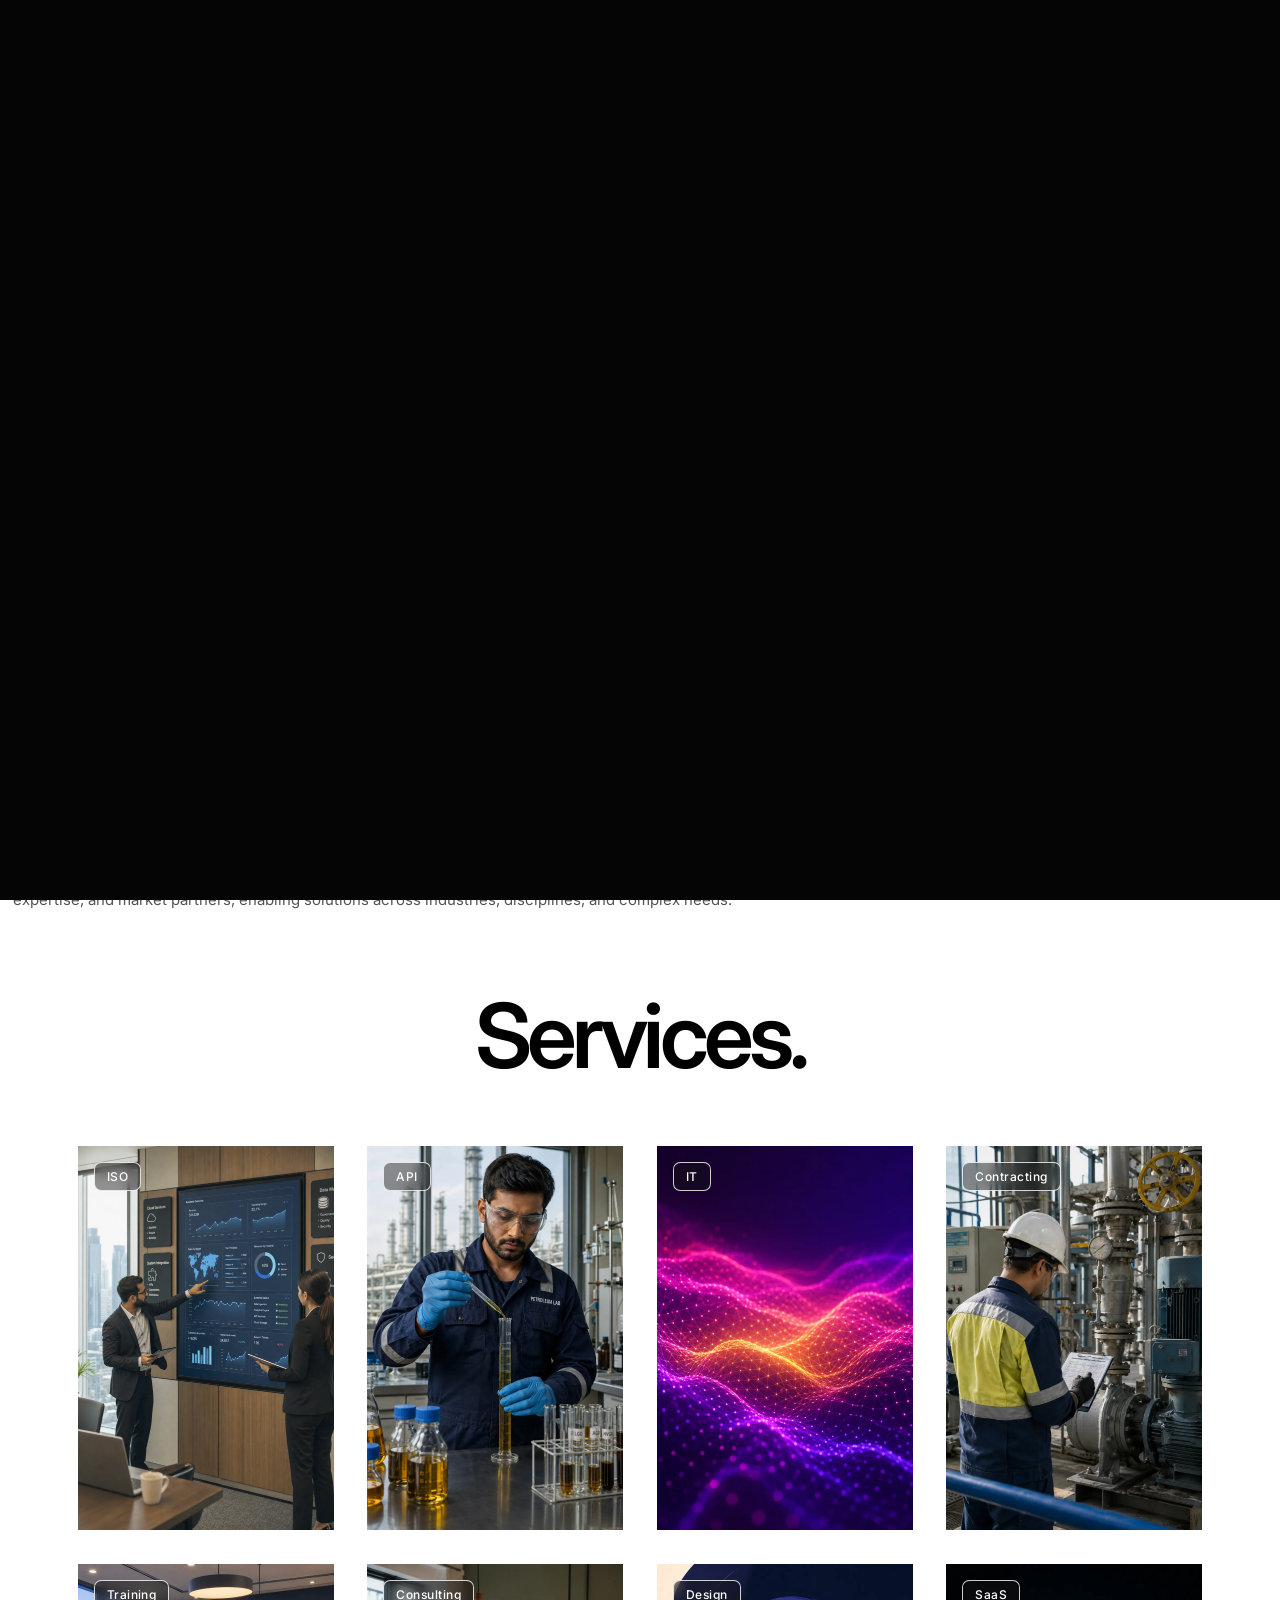
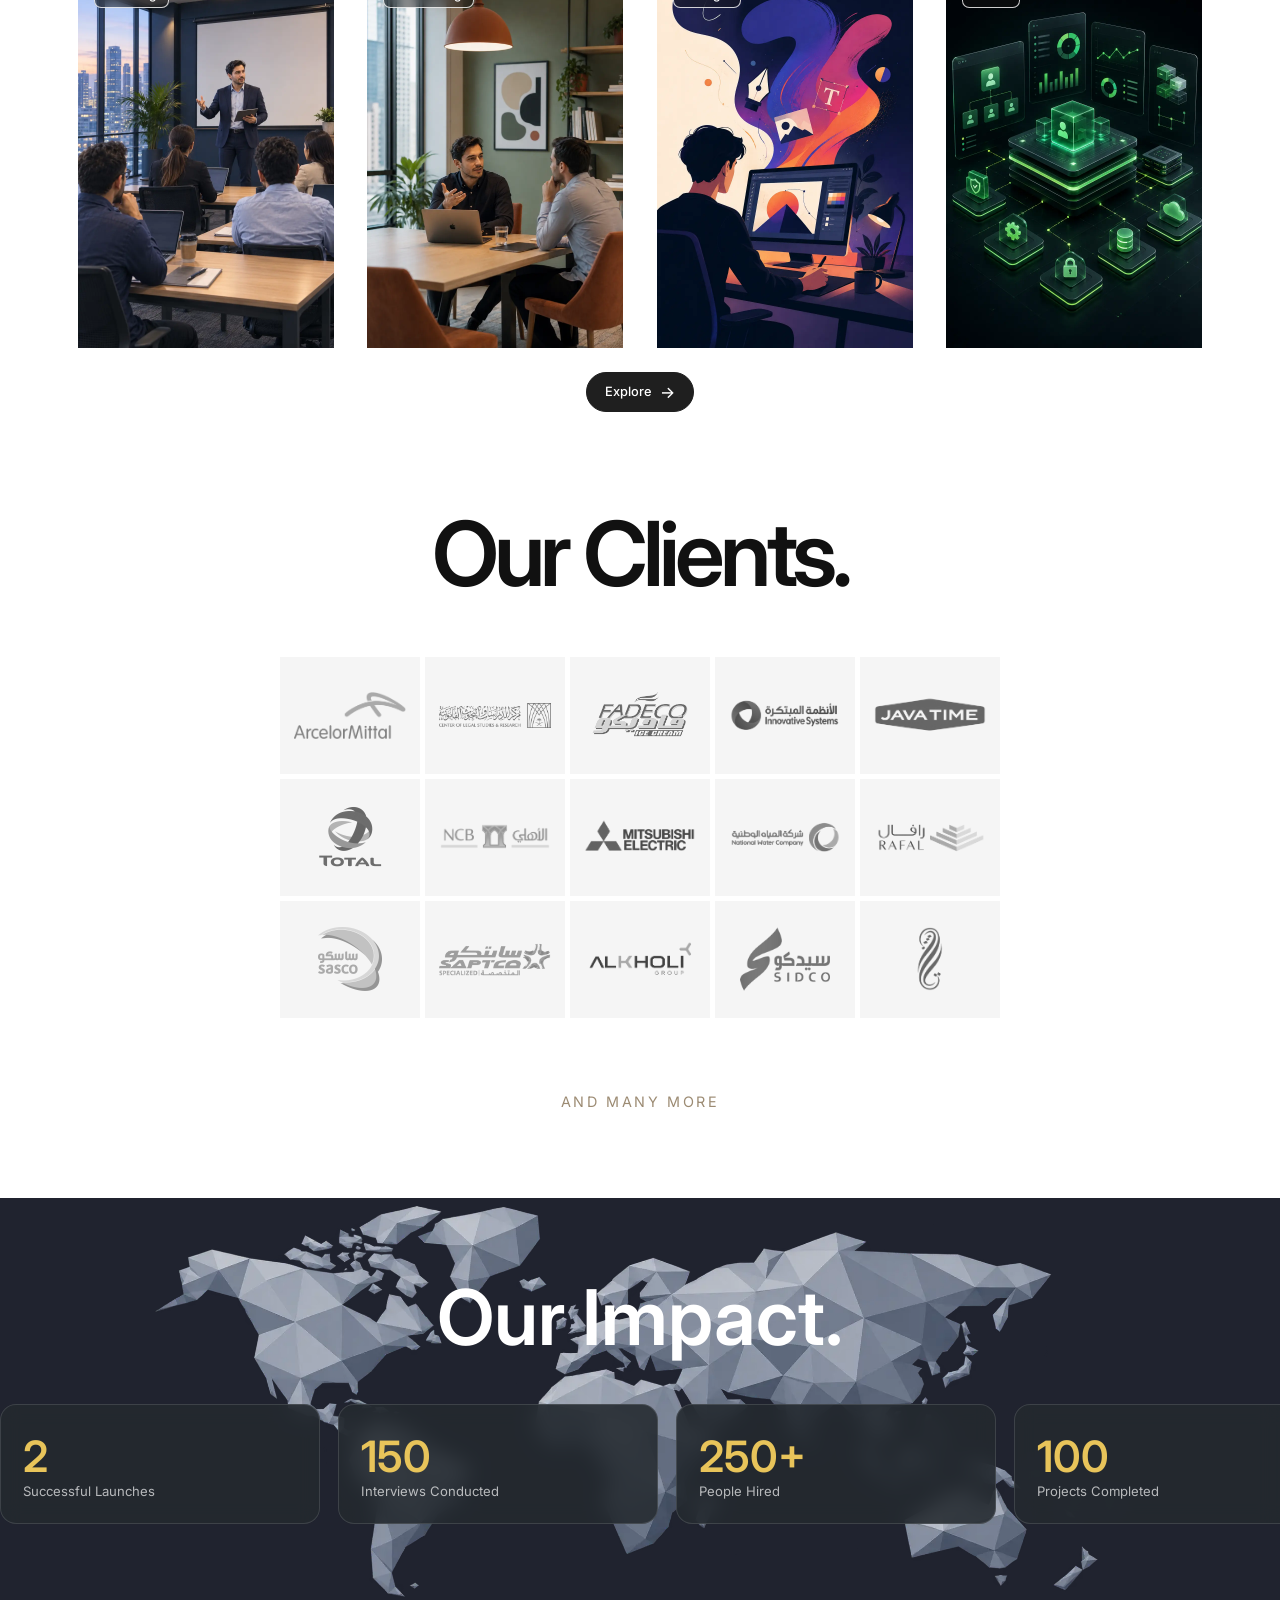
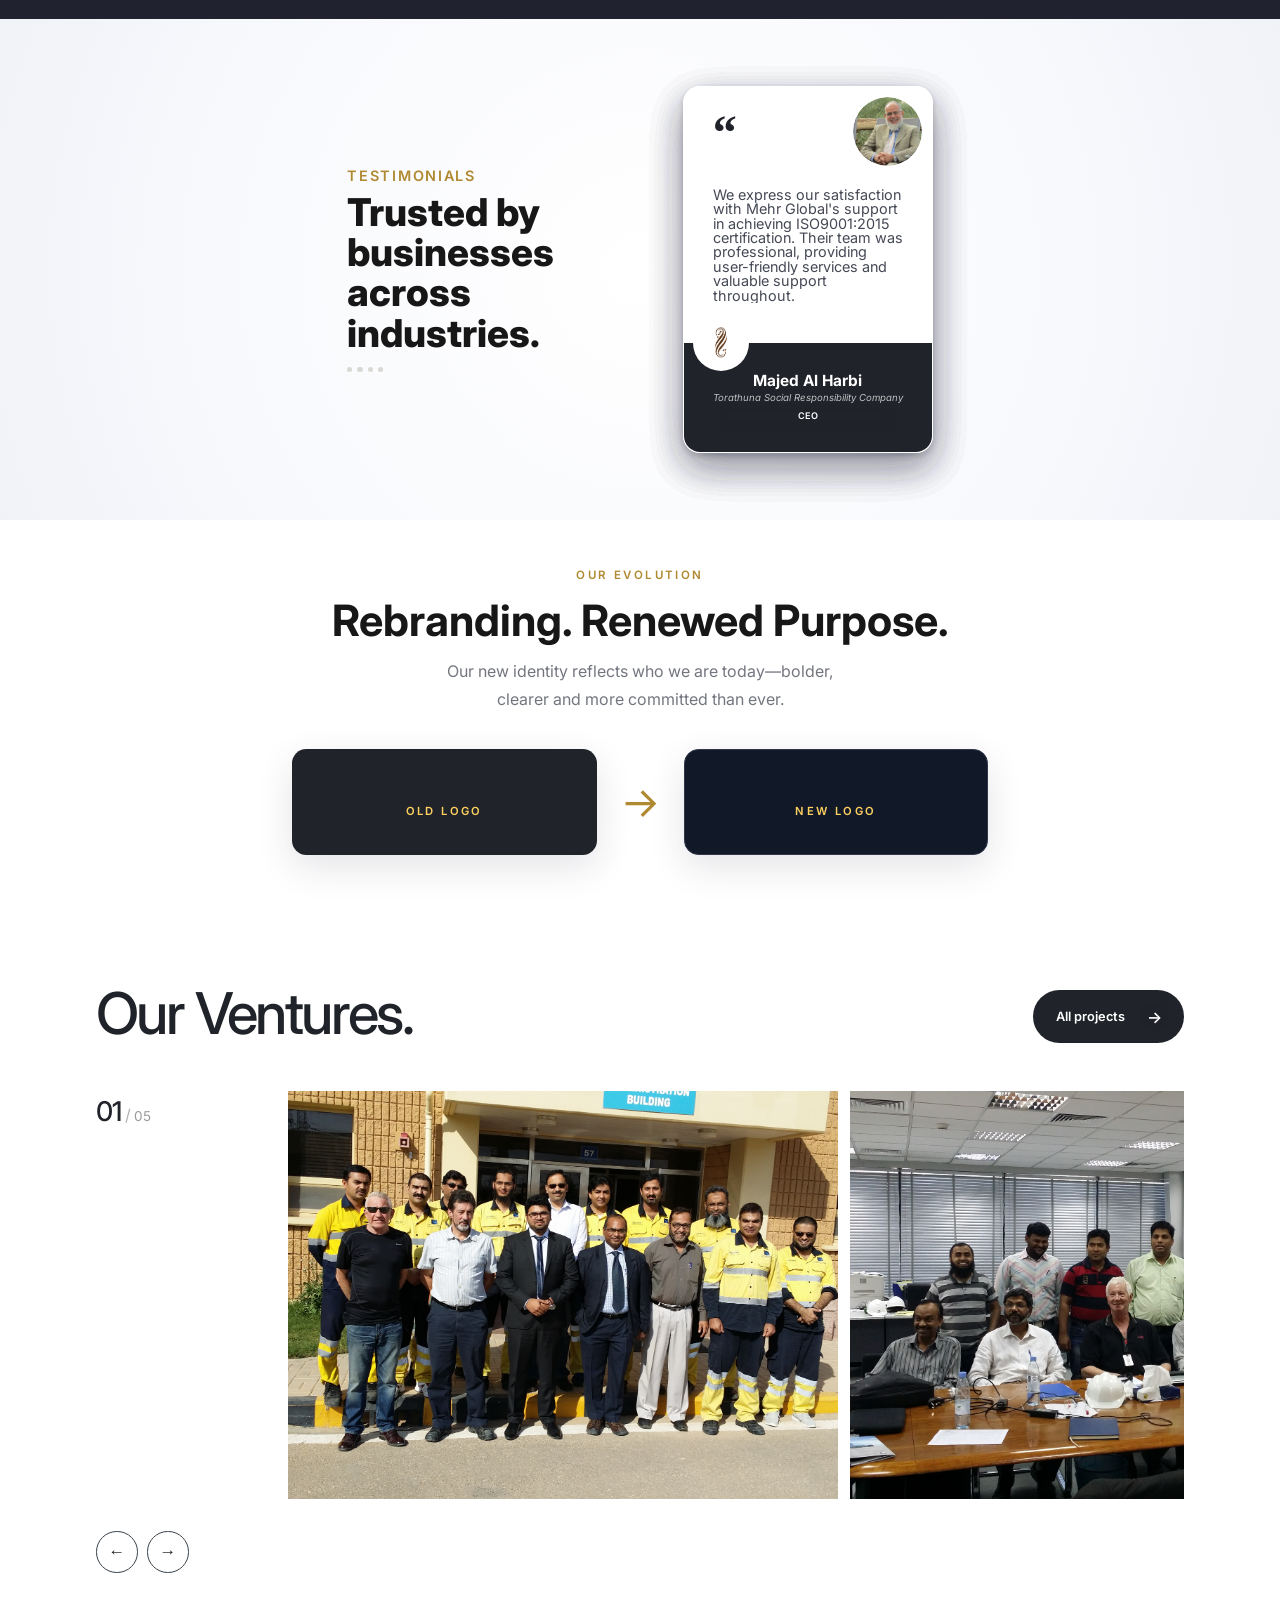
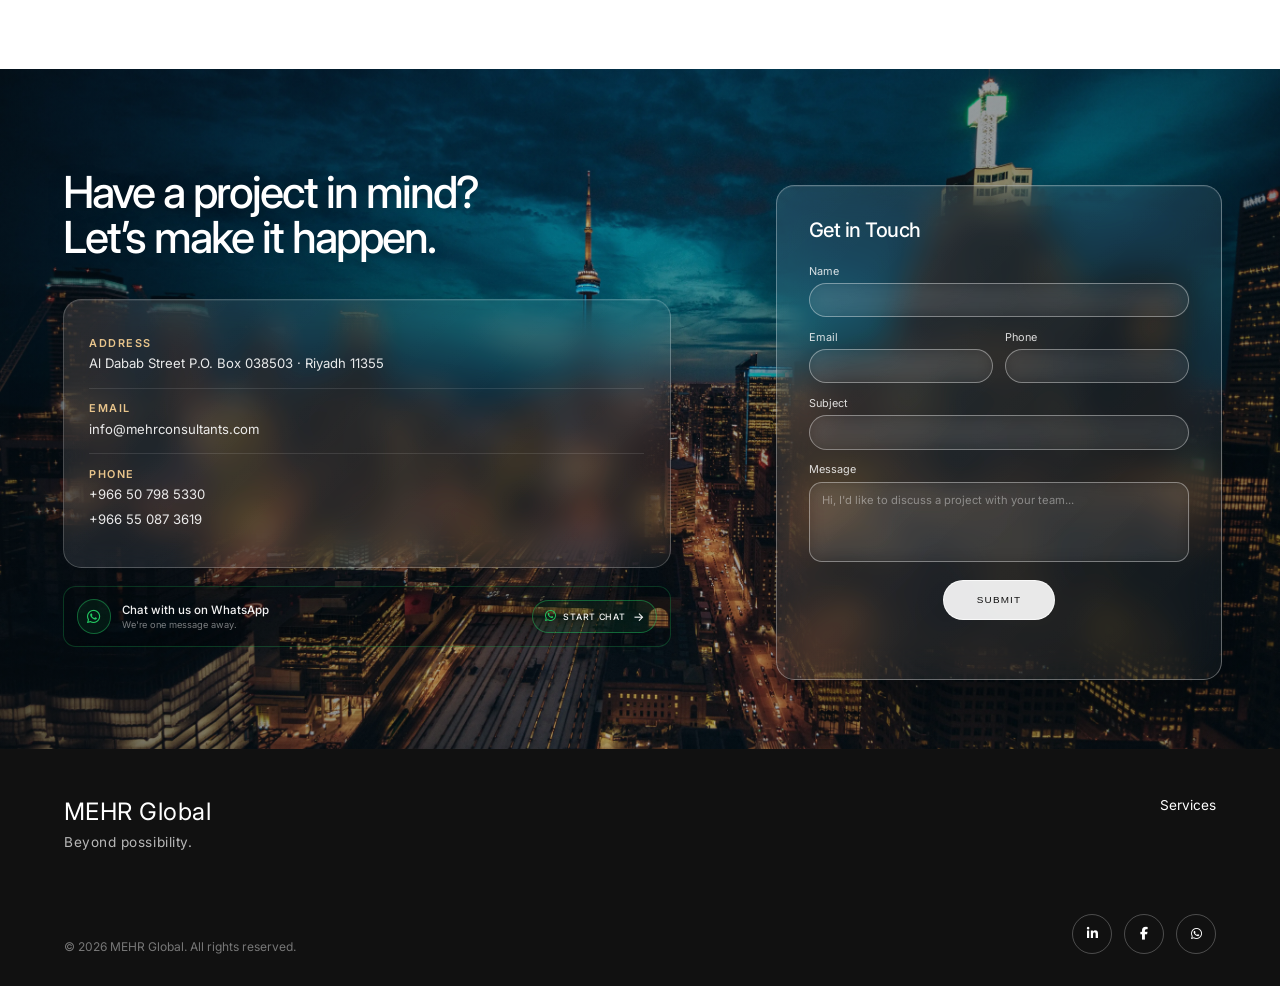
==== commit db380717: "Services imgs + content finalised" ====
--- a/index.html
+++ b/index.html
@@ -15,6 +15,11 @@
     <title>Mehr version Alpha v2</title>
 
 
+<script>
+    if (sessionStorage.getItem("mehrLoaderShown")) {
+        document.documentElement.classList.add("skip-intro");
+    }
+</script>
 
 </head>
 
@@ -87,7 +92,7 @@
             Services
         </a>
 
-        <a href="#">
+        <a href="#contact_section">
             Contact
         </a>
 
@@ -251,66 +256,66 @@
 <div class="services-grid">
 
     <div class="service-card">
-        <img src="./assets/iso_temp.png" alt="ISO certification and quality inspection">
+        <img src="./assets/section_imgs/iso_img.webp" alt="ISO certification and quality inspection">
         <div class="service-card-content">
             <h3>ISO</h3>
-            <p>Internationally recognized standards and certification solutions.</p>
+            <p>Internationally recognized standards, certification, and quality management solutions that help organizations improve compliance, efficiency, and performance.</p>
         </div>
     </div>
 
     <div class="service-card">
-        <img src="./assets/api_temp.png" alt="API and business development">
+        <img src="./assets/section_imgs/api_img.webp" alt="API and business development">
         <div class="service-card-content">
             <h3>API</h3>
-            <p>Lorem Ipsum Lorem Ipsum Lorem IpsumLorem IpsumLorem IpsumLorem IpsumLorem IpsumLorem IpsumLorem IpsumLorem IpsumLorem Ipsum</p>
+            <p>API certification and compliance support for organizations operating across the oil and gas industry.</p>
         </div>
     </div>
 
     <div class="service-card">
-        <img src="./assets/it_temp.png" alt="Information technology services">
+        <img src="./assets/section_imgs/it_img.webp" alt="Information technology services">
         <div class="service-card-content">
             <h3>IT</h3>
-            <p>Lorem Ipsum Lorem Ipsum Lorem IpsumLorem IpsumLorem IpsumLorem IpsumLorem IpsumLorem IpsumLorem IpsumLorem IpsumLorem Ipsum</p>
+            <p>Practical information technology solutions that help organizations modernize systems, improve efficiency, and support secure digital operations.</p>
         </div>
     </div>
 
     <div class="service-card">
-        <img src="./assets/contracting_temp.png" alt="Contracting and project services">
+        <img src="./assets/section_imgs/contracting_img.webp" alt="Contracting and project services">
         <div class="service-card-content">
             <h3>Contracting</h3>
-            <p>Lorem Ipsum Lorem Ipsum Lorem IpsumLorem IpsumLorem IpsumLorem IpsumLorem IpsumLorem IpsumLorem IpsumLorem IpsumLorem Ipsum</p>
+            <p>Professional contracting and project support services focused on reliable execution, quality standards, and efficient project delivery.</p>
         </div>
     </div>
 
     <div class="service-card">
-        <img src="./assets/training_temp.png" alt="Professional training">
+        <img src="./assets/section_imgs/training_img.webp" alt="Professional training">
         <div class="service-card-content">
             <h3>Training</h3>
-            <p>Lorem Ipsum Lorem Ipsum Lorem IpsumLorem IpsumLorem IpsumLorem IpsumLorem IpsumLorem IpsumLorem IpsumLorem IpsumLorem Ipsum</p>
+            <p>Professional training programs designed to strengthen capabilities, develop expertise, and improve organizational performance.
         </div>
     </div>
 
     <div class="service-card">
-        <img src="./assets/consulting_temp.png" alt="Strategic business consulting">
+        <img src="./assets/section_imgs/consulting_img.webp" alt="Strategic business consulting">
         <div class="service-card-content">
             <h3>Consulting</h3>
-            <p>Lorem Ipsum Lorem Ipsum Lorem IpsumLorem IpsumLorem IpsumLorem IpsumLorem IpsumLorem IpsumLorem IpsumLorem IpsumLorem Ipsum</p>
+            <p>Strategic and technical consulting that helps organizations solve complex challenges, improve processes, and make informed business decisions.</p>
         </div>
     </div>
 
     <div class="service-card">
-        <img src="./assets/design_temp.png" alt="Strategic business consulting">
+        <img src="./assets/section_imgs/design_img.webp" alt="Strategic business consulting">
         <div class="service-card-content">
             <h3>Design</h3>
-            <p>Lorem Ipsum Lorem Ipsum Lorem IpsumLorem IpsumLorem IpsumLorem IpsumLorem IpsumLorem IpsumLorem IpsumLorem IpsumLorem Ipsum</p>
+            <p>Creative and professional design solutions that transform ideas into clear, effective, and visually compelling experiences.</p>
         </div>
     </div>
 
     <div class="service-card">
-        <img src="./assets/saas_temp.png" alt="Strategic business consulting">
+        <img src="./assets/section_imgs/saas_img.webp" alt="Strategic business consulting">
         <div class="service-card-content">
             <h3>SaaS</h3>
-            <p>Lorem Ipsum Lorem Ipsum Lorem IpsumLorem IpsumLorem IpsumLorem IpsumLorem IpsumLorem IpsumLorem IpsumLorem IpsumLorem Ipsum</p>
+            <p>Practical cloud-based software solutions designed to simplify operations, improve productivity, and support smarter business management.</p>
         </div>
     </div>
 
@@ -379,7 +384,7 @@
 
 <img
         class="stats-map"
-        src="./assets/metrics_bg.png"
+        src="./assets/section_imgs/metrics_bg.webp"
         alt=""
     >
 
@@ -1155,12 +1160,12 @@
 
 </div>
 
- <section class="contact-section">
+ <section class="contact-section" id="contact_section">
 
     <!-- FULL SECTION BACKGROUND -->
     <img
         class="contact-bg"
-        src="./assets/pexels-roberto-nickson-2478248.jpg"
+        src="./assets/section_imgs/contact_wall.webp"
         alt=""
     >
 
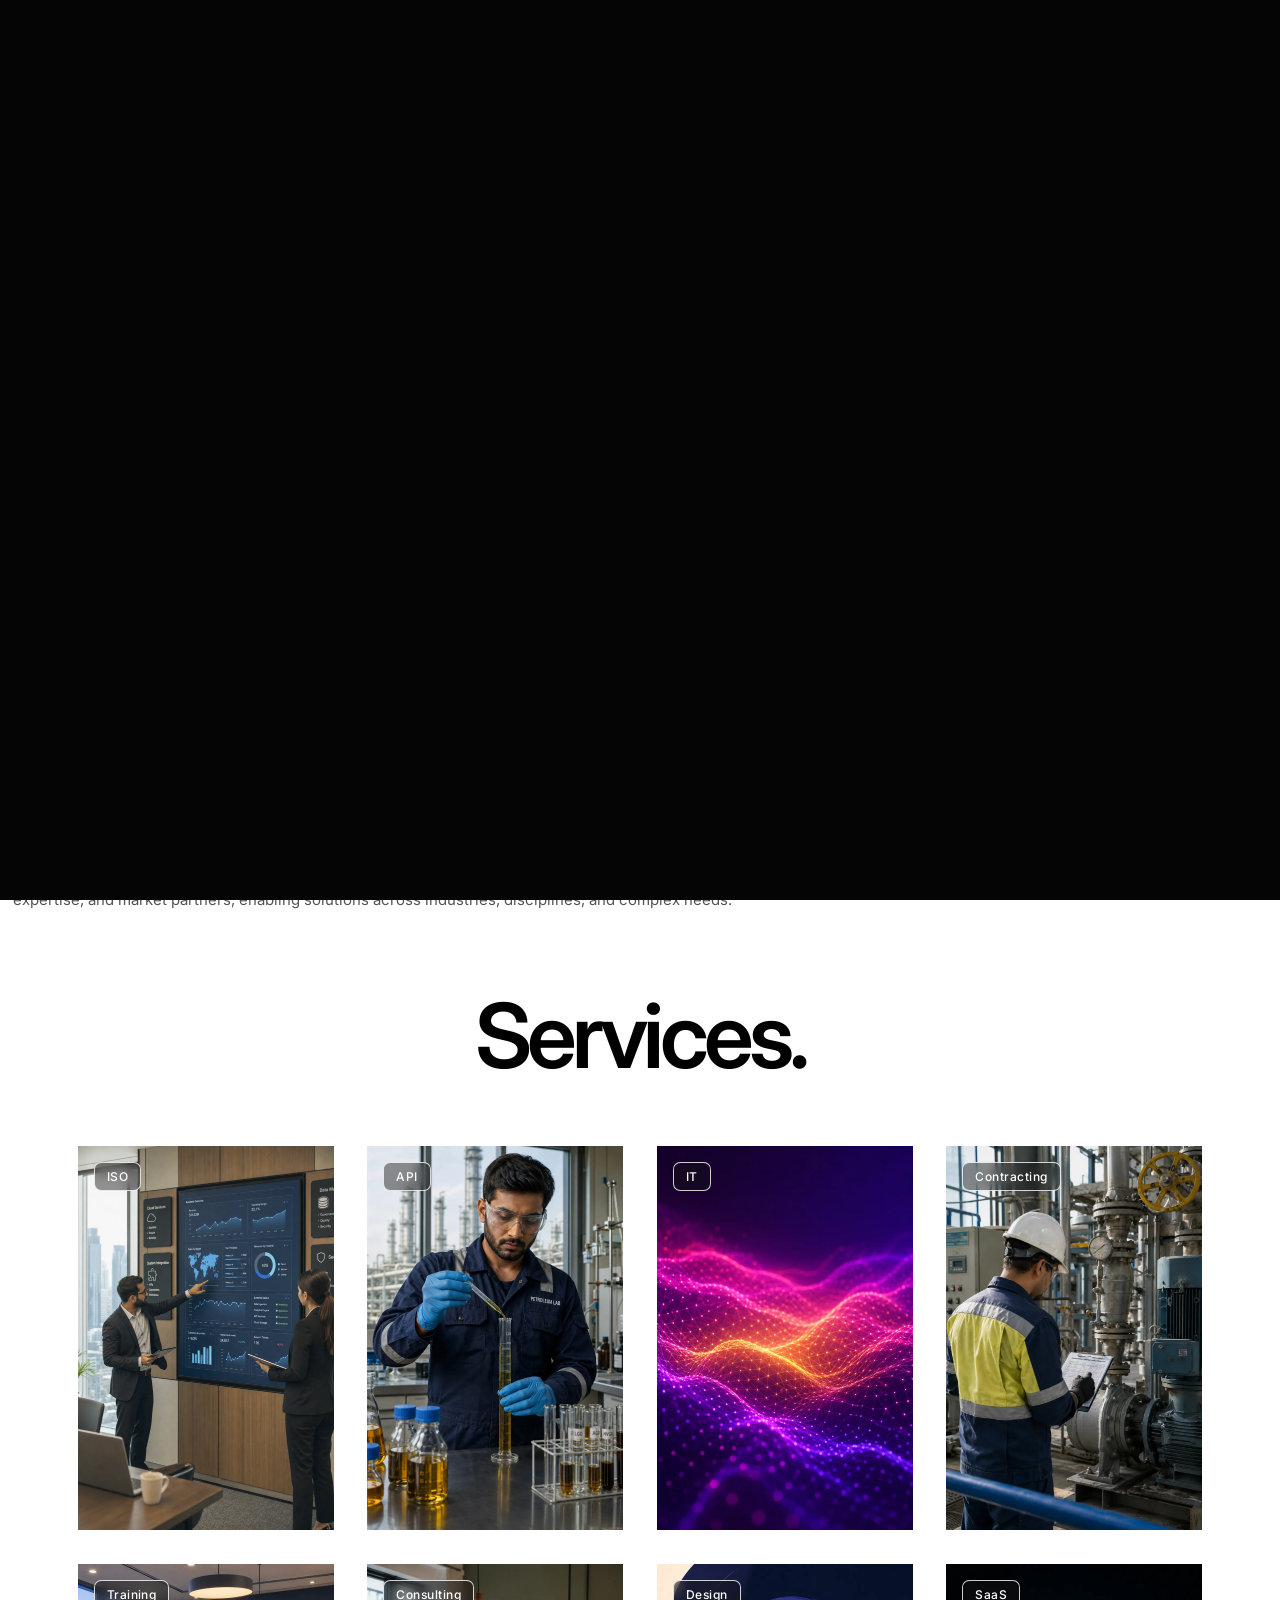
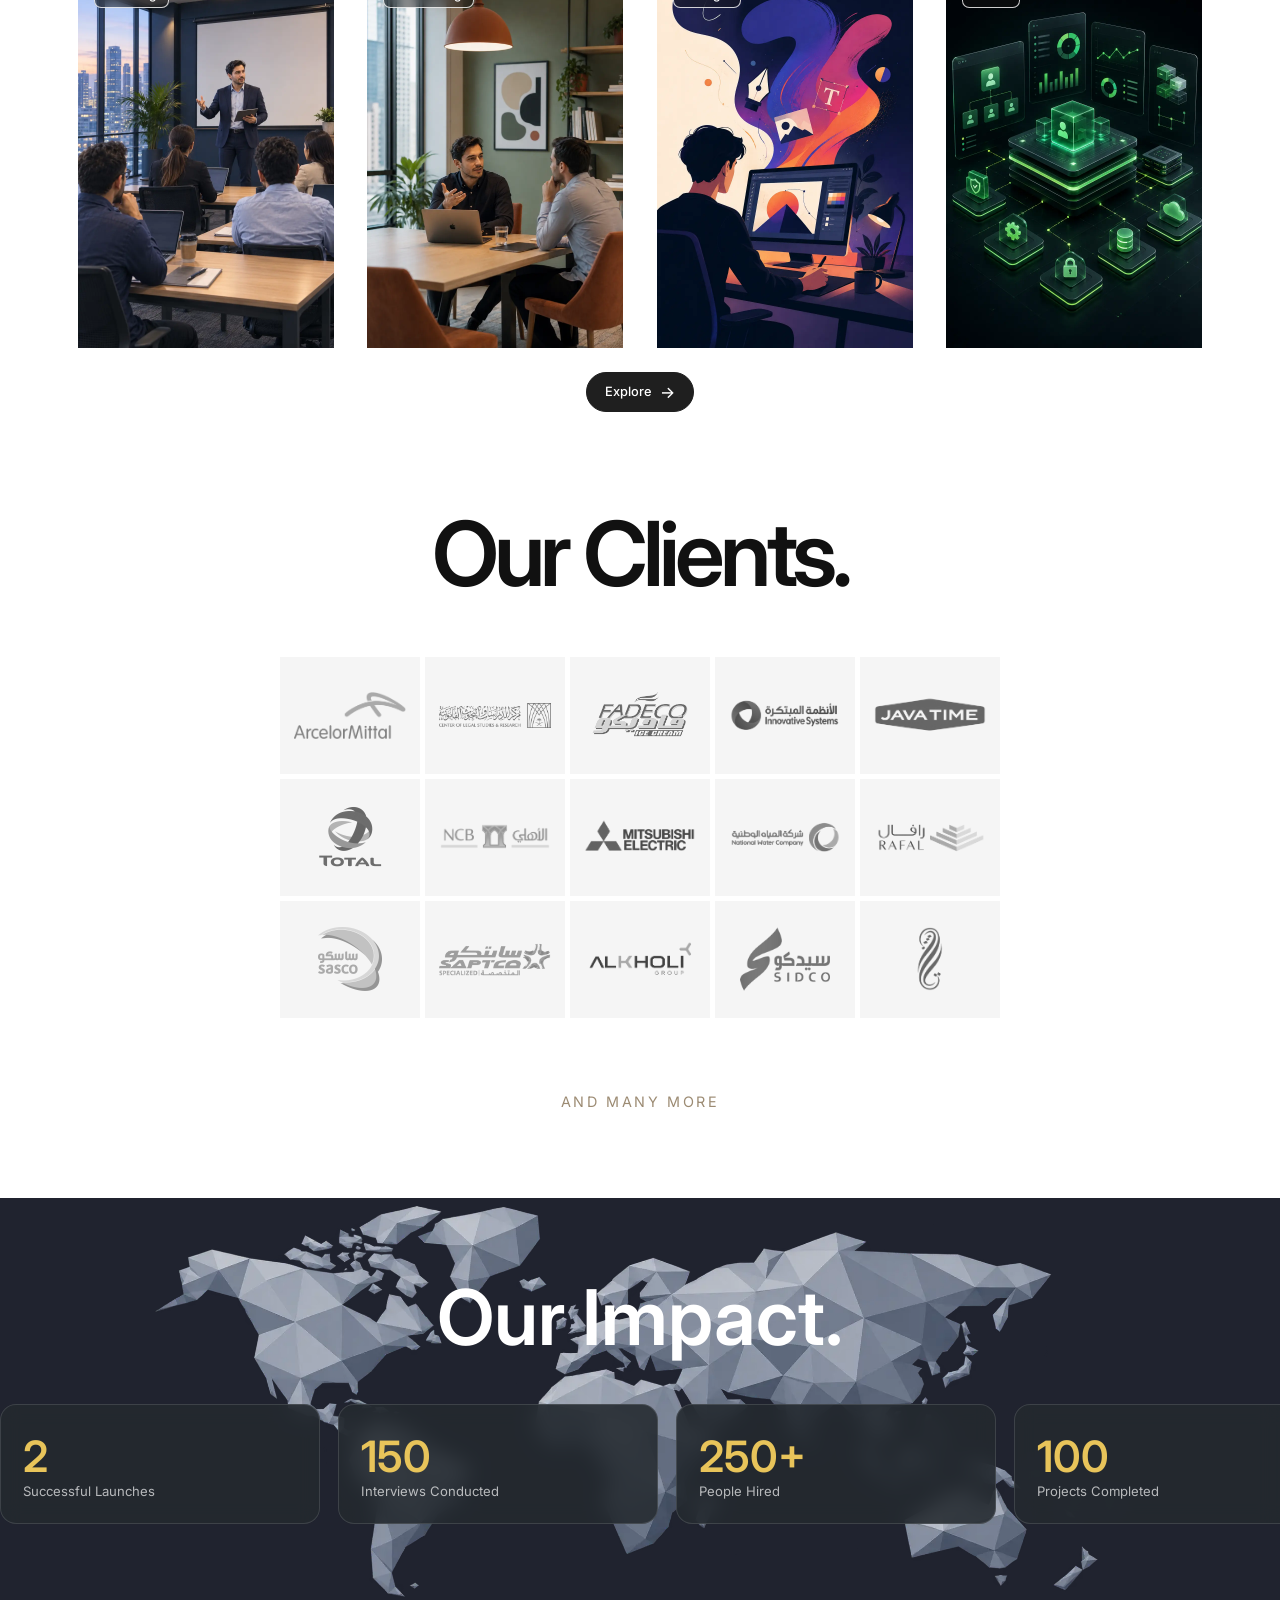
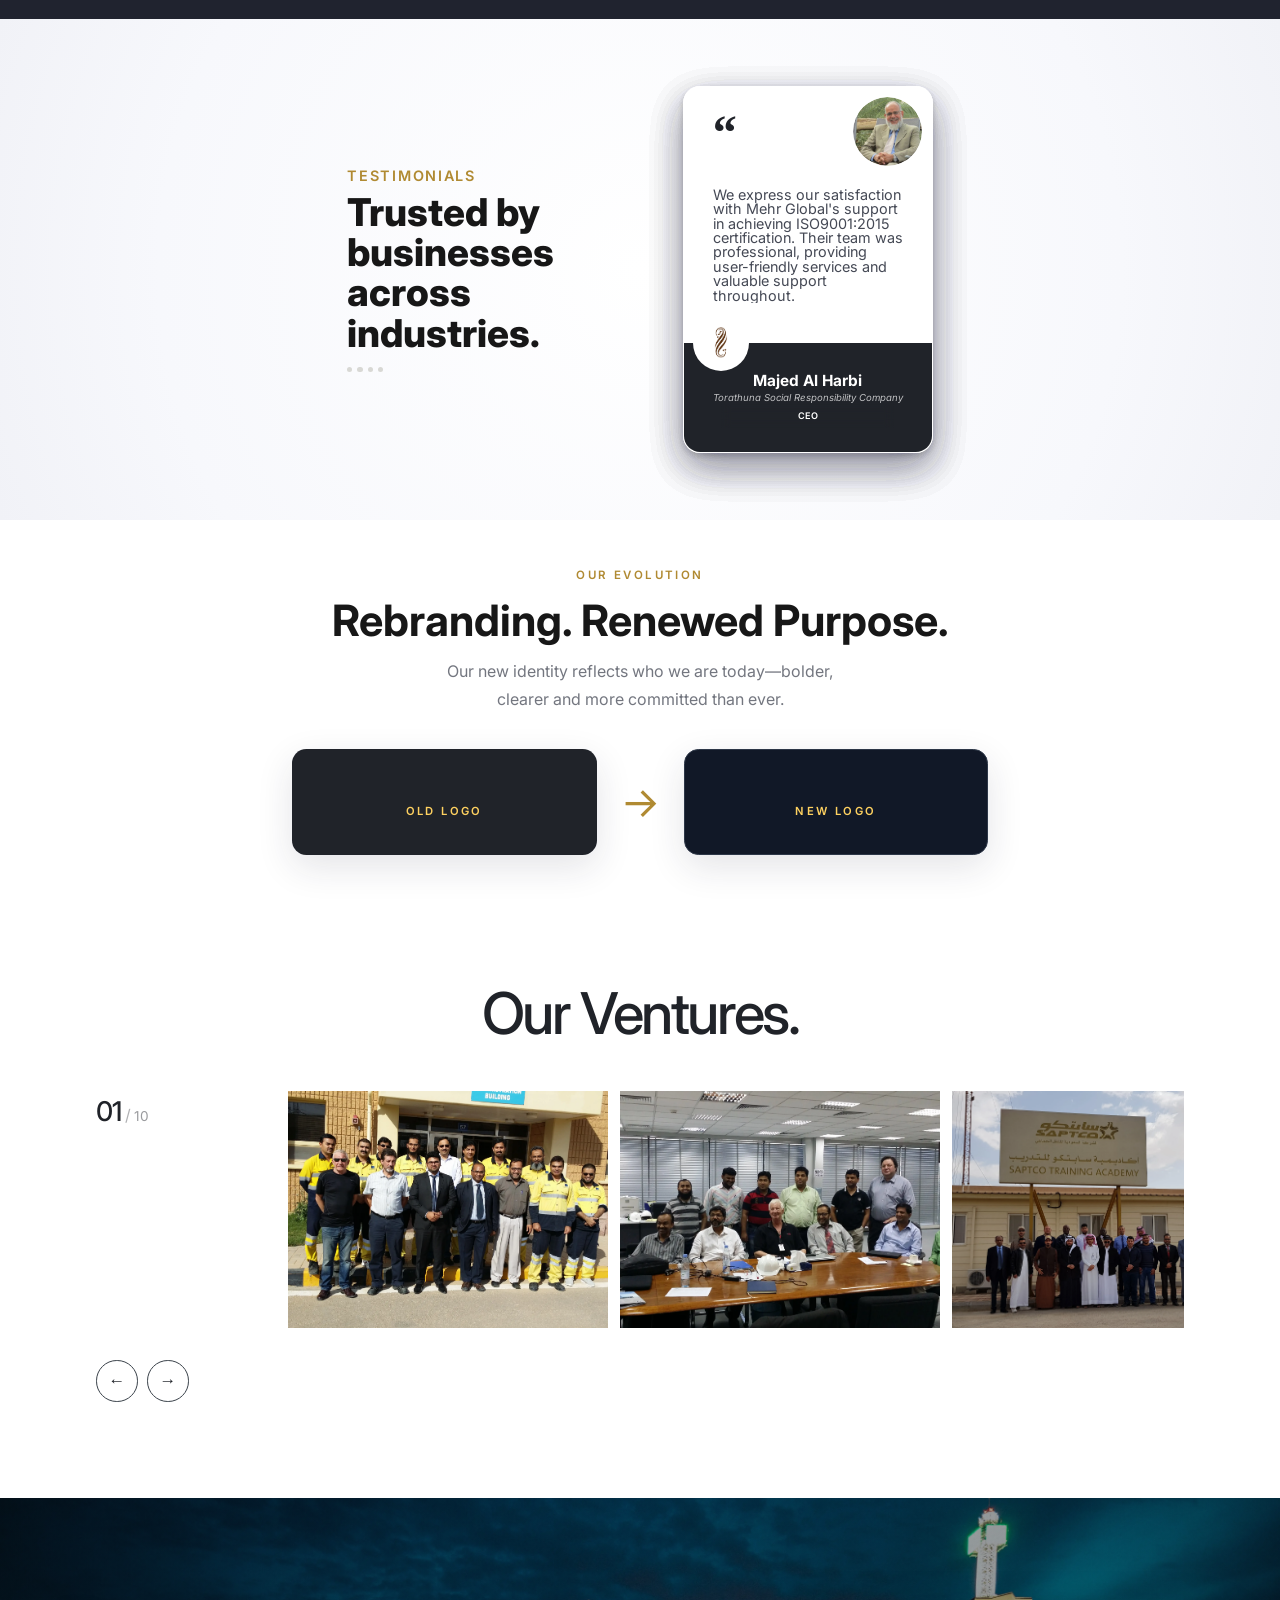
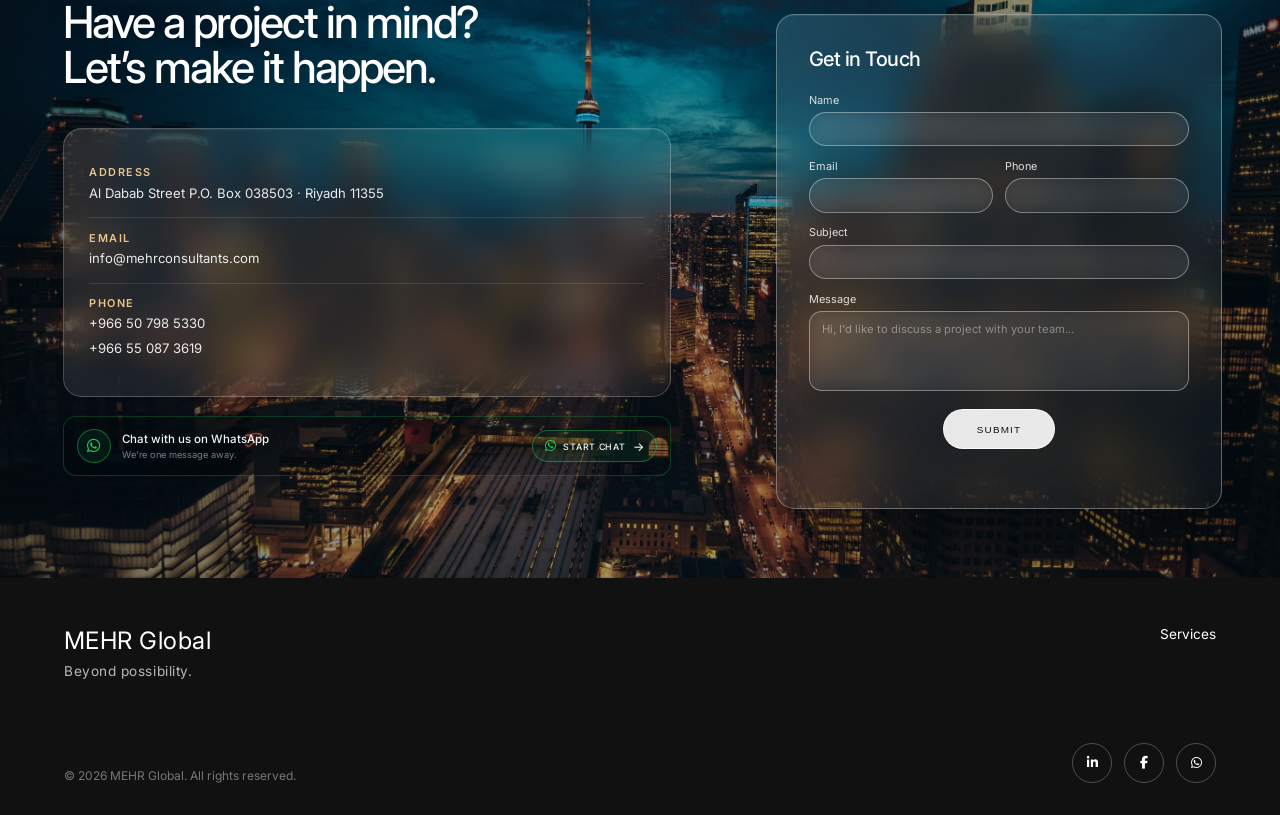
==== commit a3707e9d: "Gallery carousel buff + webp-ization" ====
--- a/index.html
+++ b/index.html
@@ -867,11 +867,6 @@
         </div>
 
 
-        <a href="#" class="projects-all">
-            <span>All projects</span>
-            <span class="projects-arrow">→</span>
-        </a>
-
     </div>
 
 
@@ -885,7 +880,7 @@
 
             <span class="projects-slash">/</span>
 
-            <span class="projects-total">05</span>
+            <span class="projects-total">10</span>
 
         </div>
 
@@ -902,7 +897,7 @@
                 <article class="project-slide">
 
                     <img
-                        src="./assets/landing_page_imgs/img_1.jpg"
+                        src="./assets/landing_page_imgs/img_1.webp"
                         alt="Project 1"
                     >
 
@@ -930,7 +925,7 @@
                 <article class="project-slide">
 
                     <img
-                        src="./assets/landing_page_imgs/img_2.jpg"
+                        src="./assets/landing_page_imgs/img_2.webp"
                         alt="Project 2"
                     >
 
@@ -958,7 +953,7 @@
                 <article class="project-slide">
 
                     <img
-                        src="./assets/landing_page_imgs/img_3.jpg"
+                        src="./assets/landing_page_imgs/img_3.webp"
                         alt="Project 3"
                     >
 
@@ -986,7 +981,7 @@
                 <article class="project-slide">
 
                     <img
-                        src="./assets/landing_page_imgs/img_4.jpg"
+                        src="./assets/landing_page_imgs/img_4.webp"
                         alt="Project 4"
                     >
 
@@ -1014,7 +1009,7 @@
                 <article class="project-slide">
 
                     <img
-                        src="./assets/landing_page_imgs/img_5.jpg"
+                        src="./assets/landing_page_imgs/img_5.webp"
                         alt="Project 5"
                     >
 
@@ -1031,6 +1026,121 @@
                         <p>
                             Category
                         </p>
+
+                    </div>
+
+                </article>
+
+
+                <!-- PROJECT 6 -->
+
+                <article class="project-slide">
+
+                    <img
+                        src="./assets/landing_page_imgs/img_6.webp"
+                        alt="Mehr Global venture 06"
+                        loading="lazy"
+                    >
+
+                    <div class="project-info">
+
+                        <span class="project-number">06</span>
+
+                        <h3>Mehr Global Venture</h3>
+
+                        <p>Project showcase</p>
+
+                    </div>
+
+                </article>
+
+
+                <!-- PROJECT 7 -->
+
+                <article class="project-slide">
+
+                    <img
+                        src="./assets/landing_page_imgs/img_7.webp"
+                        alt="Mehr Global venture 07"
+                        loading="lazy"
+                    >
+
+                    <div class="project-info">
+
+                        <span class="project-number">07</span>
+
+                        <h3>Mehr Global Venture</h3>
+
+                        <p>Project showcase</p>
+
+                    </div>
+
+                </article>
+
+
+                <!-- PROJECT 8 -->
+
+                <article class="project-slide">
+
+                    <img
+                        src="./assets/landing_page_imgs/img_8.webp"
+                        alt="Mehr Global venture 08"
+                        loading="lazy"
+                    >
+
+                    <div class="project-info">
+
+                        <span class="project-number">08</span>
+
+                        <h3>Mehr Global Venture</h3>
+
+                        <p>Project showcase</p>
+
+                    </div>
+
+                </article>
+
+
+                <!-- PROJECT 9 -->
+
+                <article class="project-slide">
+
+                    <img
+                        src="./assets/landing_page_imgs/img_9.webp"
+                        alt="Mehr Global venture 09"
+                        loading="lazy"
+                    >
+
+                    <div class="project-info">
+
+                        <span class="project-number">09</span>
+
+                        <h3>Mehr Global Venture</h3>
+
+                        <p>Project showcase</p>
+
+                    </div>
+
+                </article>
+
+
+                <!-- PROJECT 10 -->
+
+                <article class="project-slide">
+
+                    <img
+                        src="./assets/landing_page_imgs/img_10.webp"
+                        alt="Mehr Global venture 10"
+                        loading="lazy"
+                    >
+
+                    <div class="project-info">
+
+                        <span class="project-number">10</span>
+
+                        <h3>Mehr Global Venture</h3>
+
+                        <p>Project showcase</p>
 
                     </div>
 
@@ -1064,6 +1174,16 @@
     </div>
 
 </section>
+
+
+<!-- PROJECT IMAGE LIGHTBOX -->
+<div class="projects-lightbox" id="projectsLightbox" aria-hidden="true">
+    <div class="projects-lightbox-dialog" role="dialog" aria-modal="true" aria-label="Expanded project image">
+        <button class="projects-lightbox-close" type="button" aria-label="Close expanded image">&times;</button>
+        <img class="projects-lightbox-image" src="" alt="">
+        <p class="projects-lightbox-caption"></p>
+    </div>
+</div>
 
     <!-- ==========================
 MIIKU CHAN
@@ -1496,4 +1616,4 @@
 
 </body>
 
-</html>+</html>
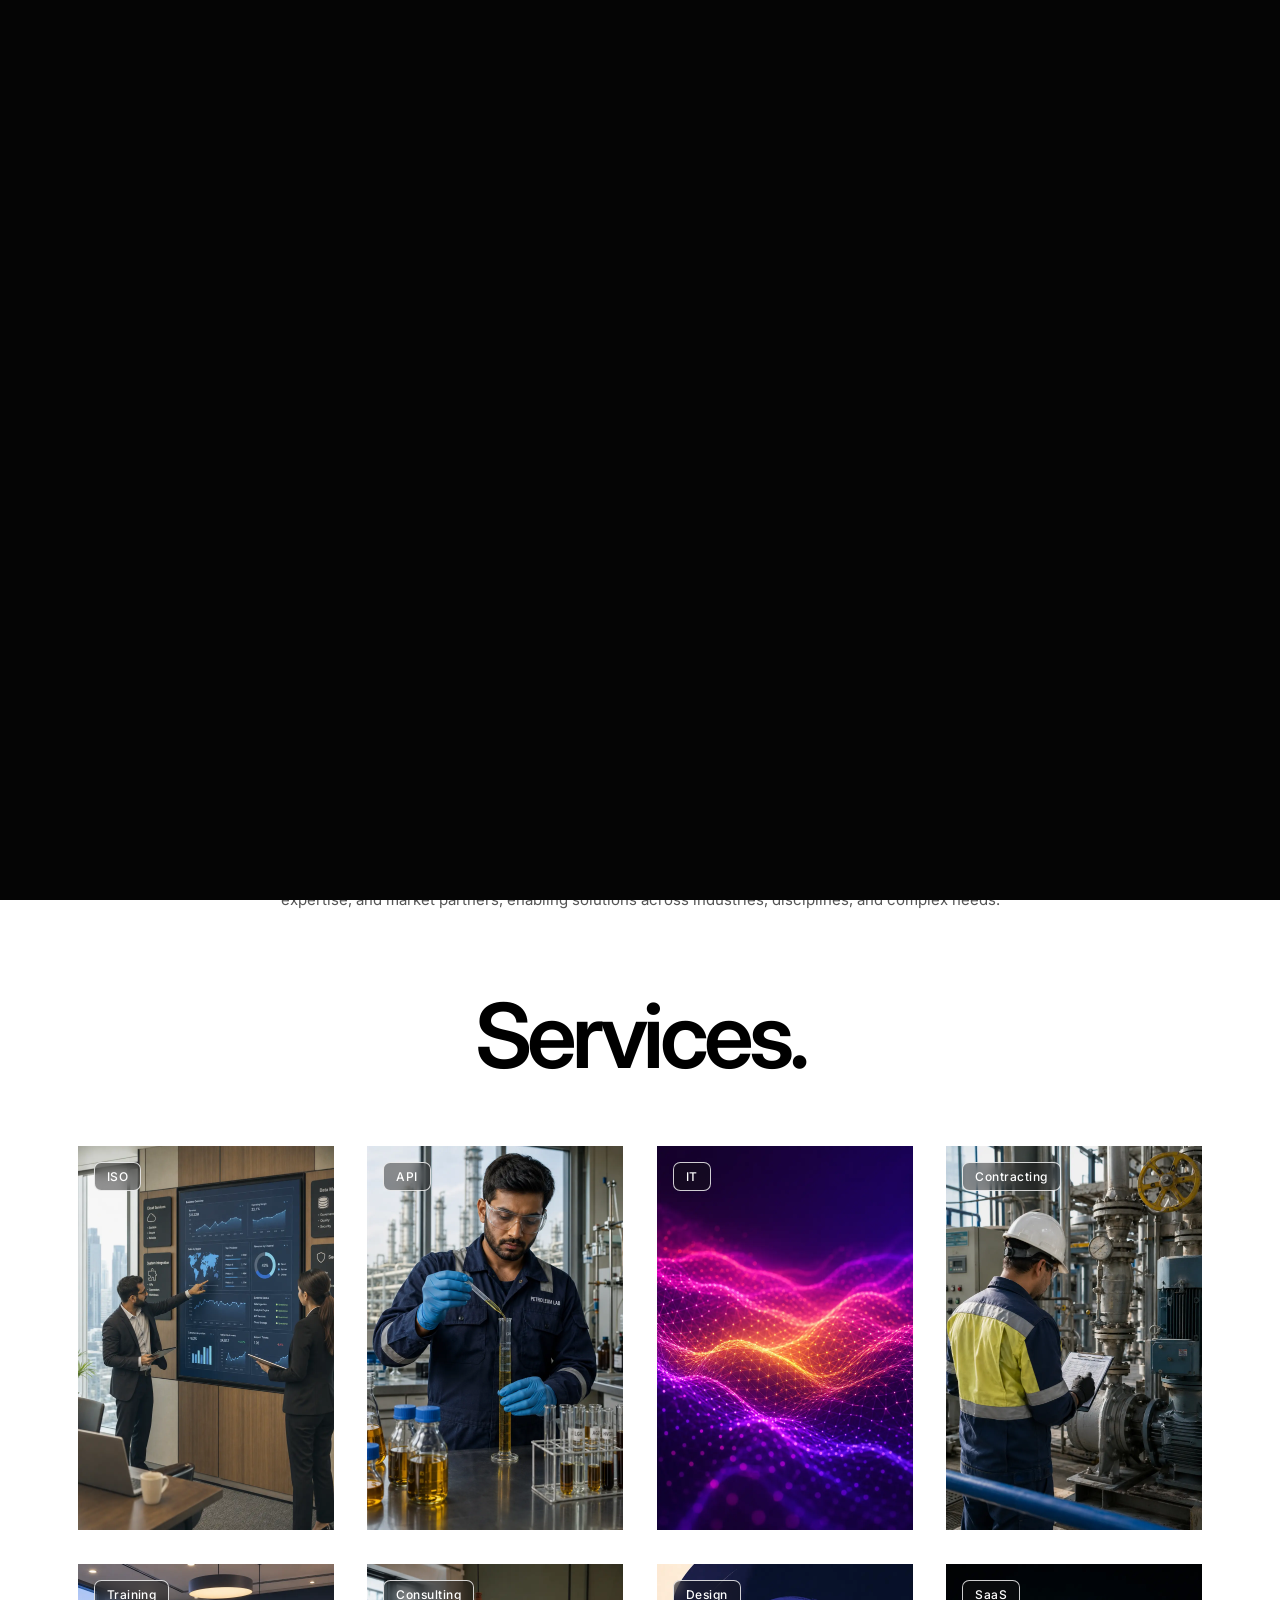
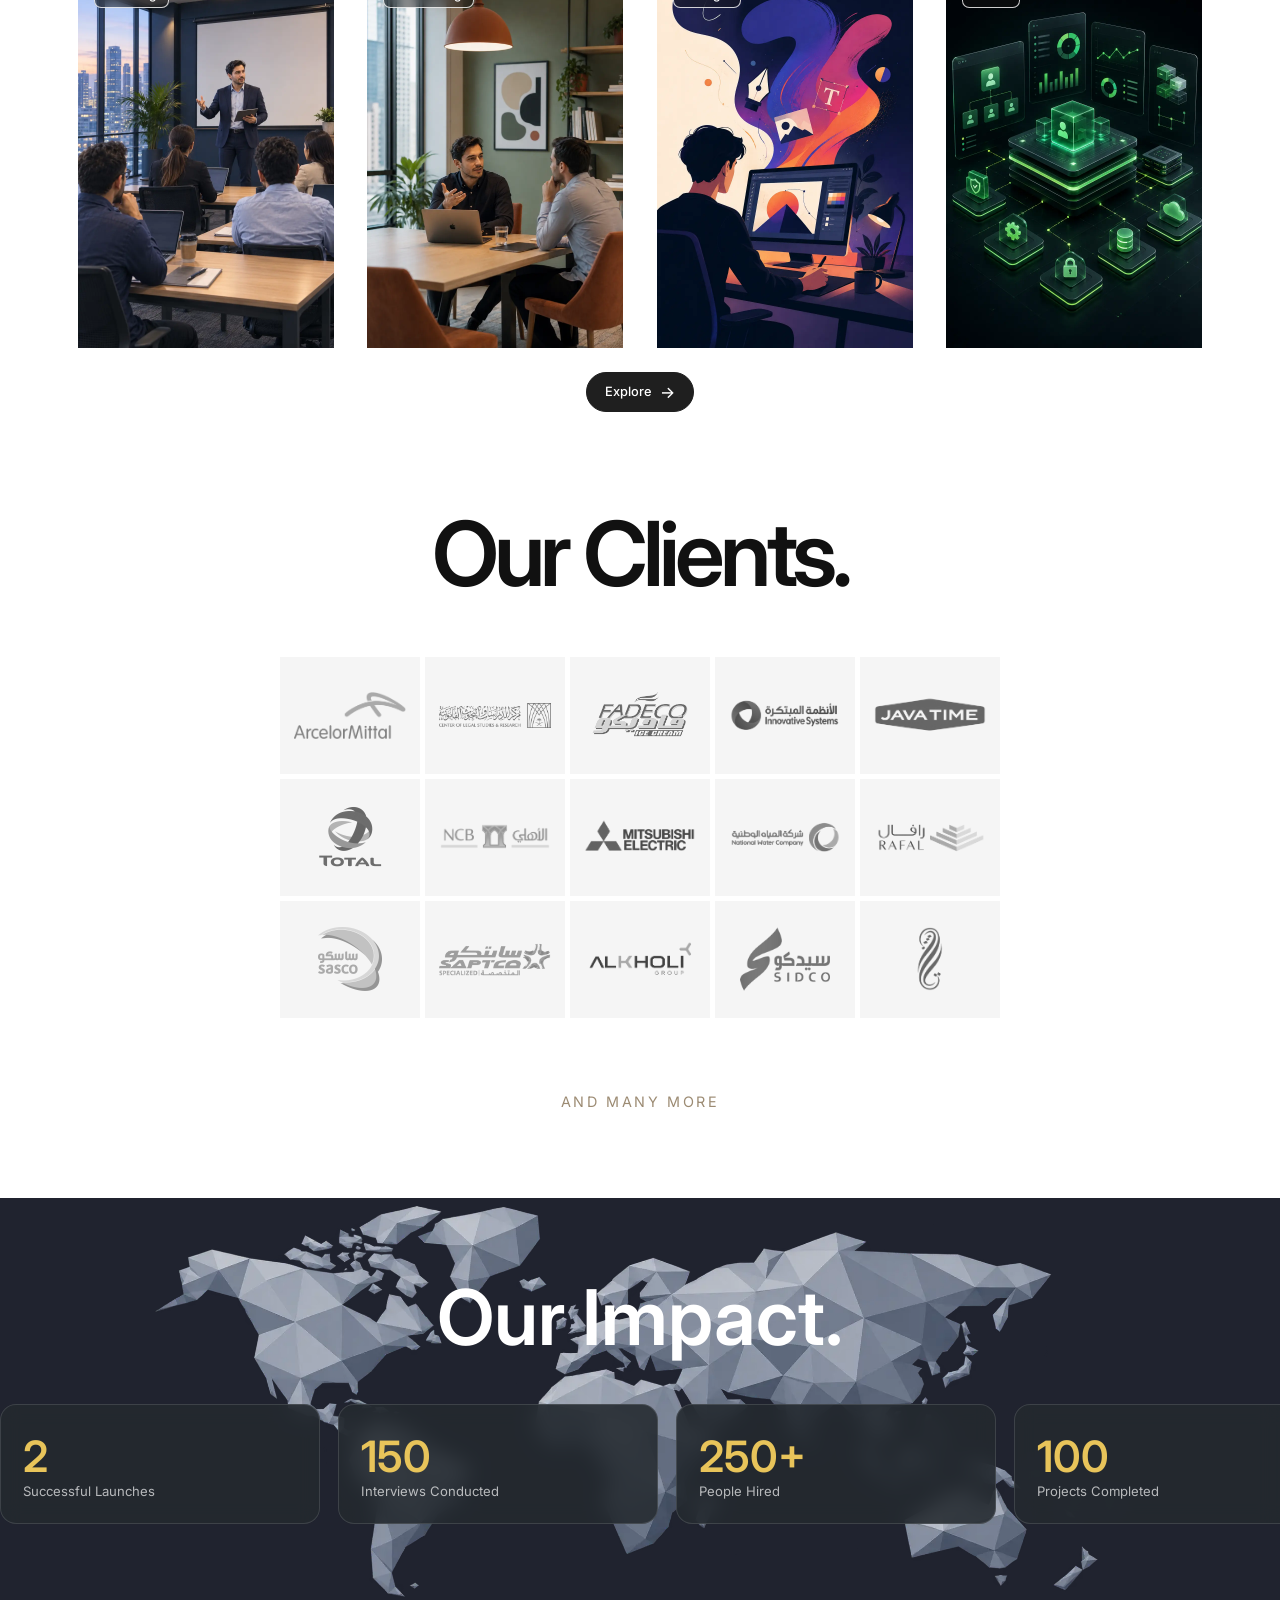
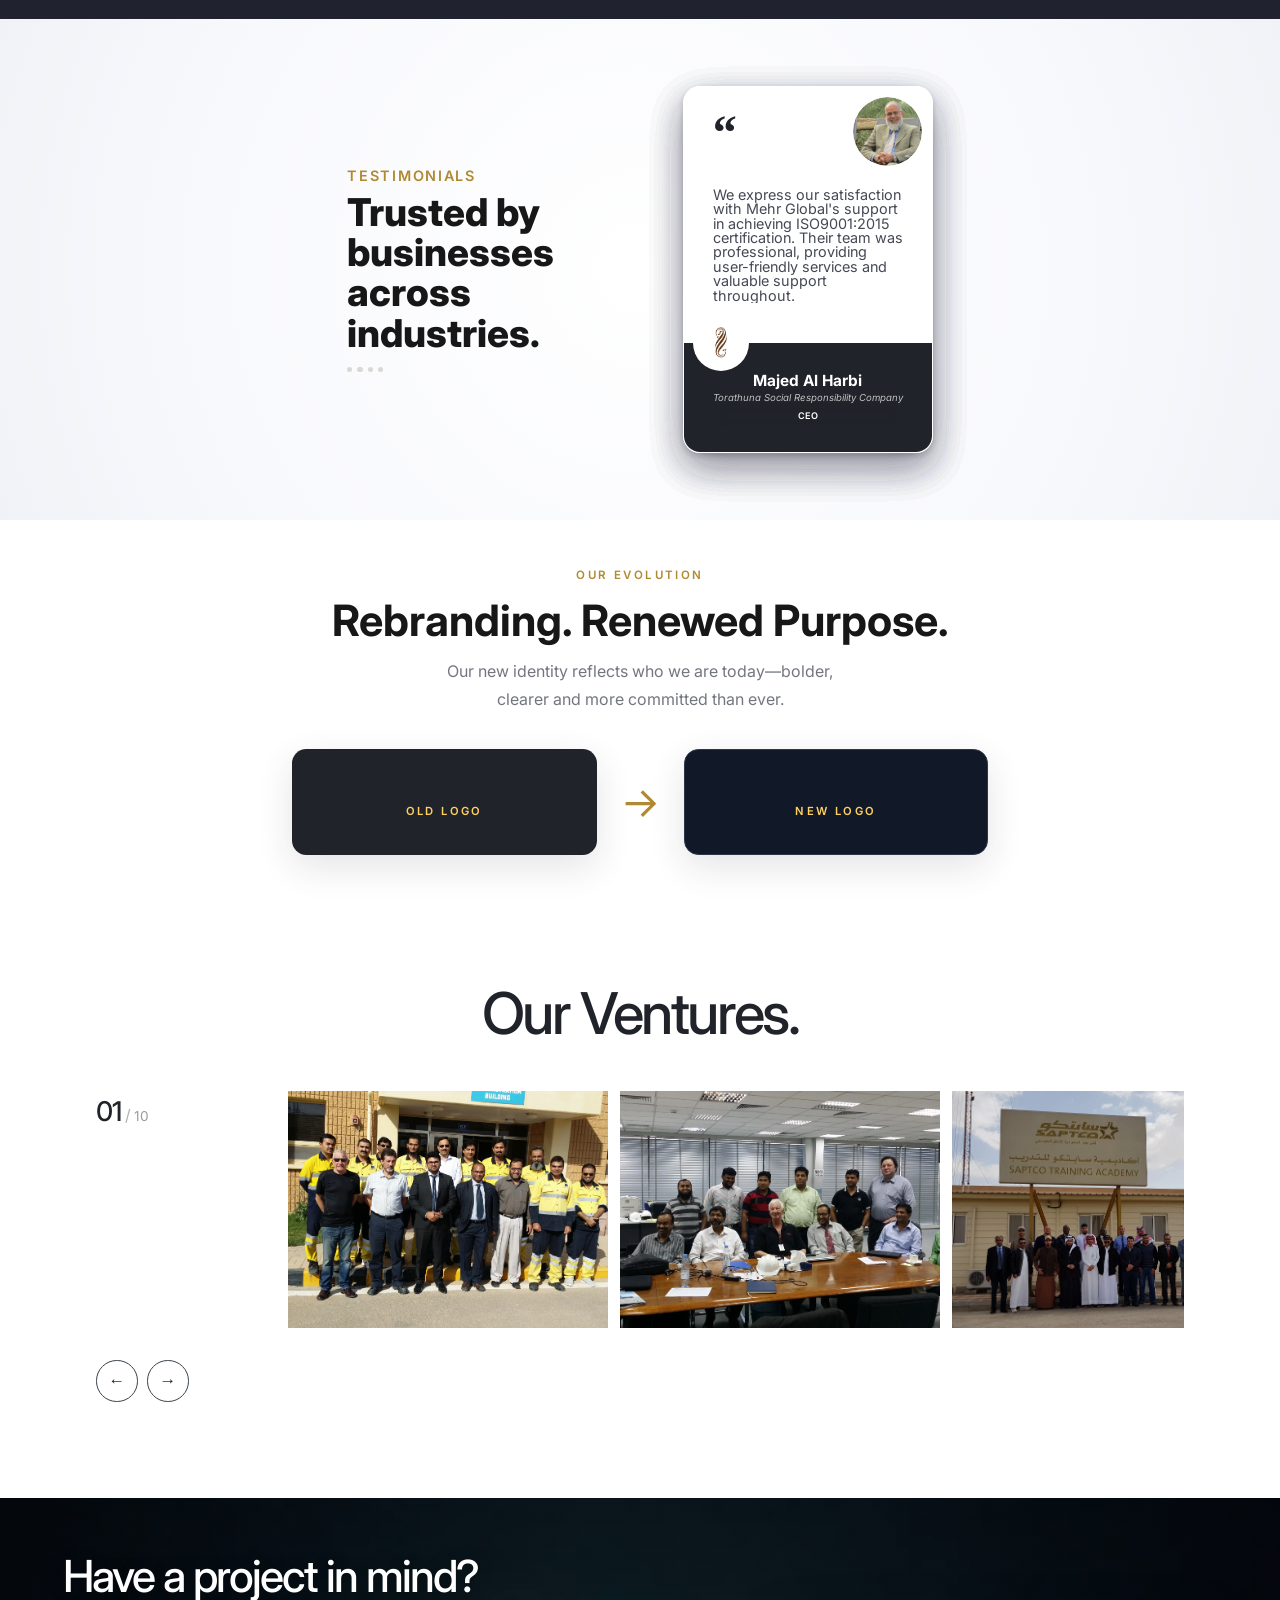
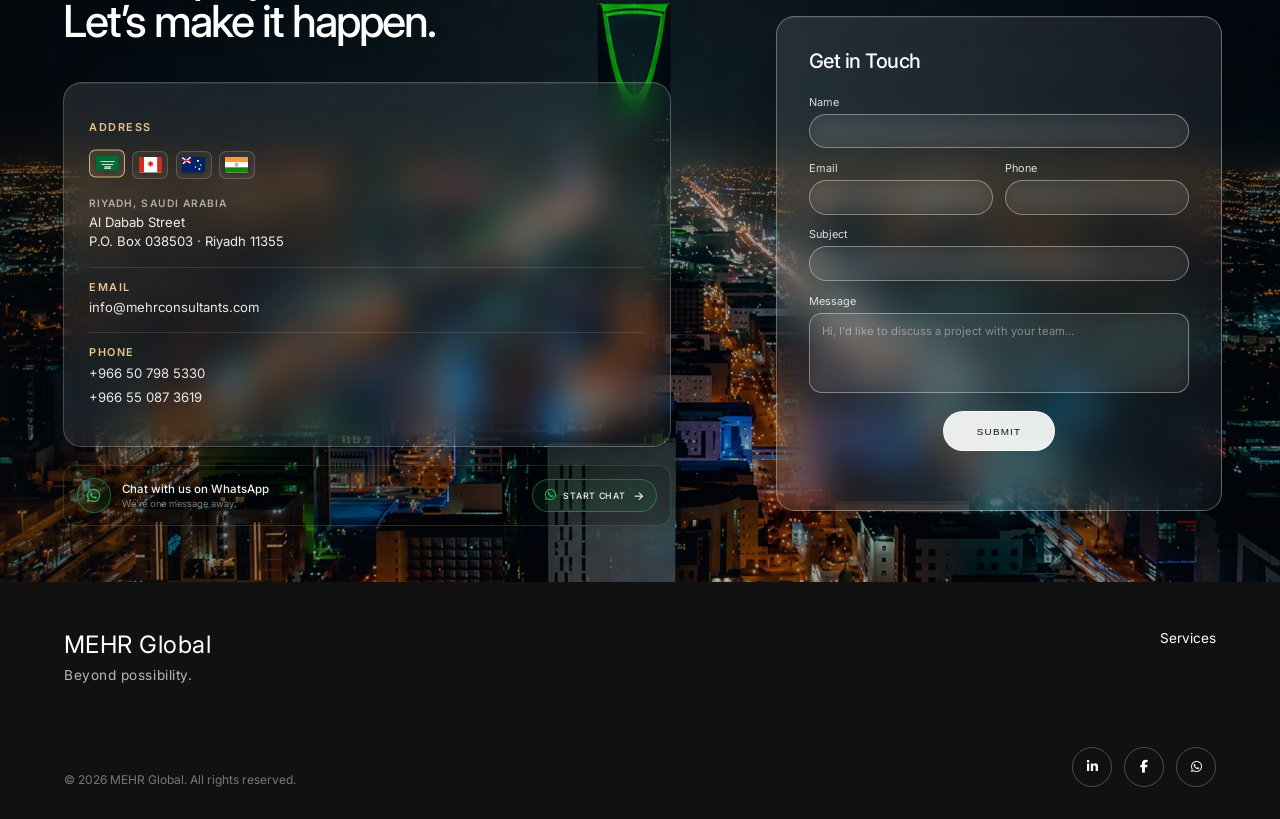
==== commit 66d31c7c: "Office addresses" ====
--- a/index.html
+++ b/index.html
@@ -255,45 +255,45 @@
 
 <div class="services-grid">
 
-    <div class="service-card">
+    <a class="service-card" href="./services_page/services.html#iso">
         <img src="./assets/section_imgs/iso_img.webp" alt="ISO certification and quality inspection">
         <div class="service-card-content">
             <h3>ISO</h3>
             <p>Internationally recognized standards, certification, and quality management solutions that help organizations improve compliance, efficiency, and performance.</p>
         </div>
-    </div>
-
-    <div class="service-card">
+    </a>
+
+    <a class="service-card" href="./services_page/services.html#api">
         <img src="./assets/section_imgs/api_img.webp" alt="API and business development">
         <div class="service-card-content">
             <h3>API</h3>
             <p>API certification and compliance support for organizations operating across the oil and gas industry.</p>
         </div>
-    </div>
-
-    <div class="service-card">
+    </a>
+
+    <a class="service-card" href="./services_page/services.html#it">
         <img src="./assets/section_imgs/it_img.webp" alt="Information technology services">
         <div class="service-card-content">
             <h3>IT</h3>
             <p>Practical information technology solutions that help organizations modernize systems, improve efficiency, and support secure digital operations.</p>
         </div>
-    </div>
-
-    <div class="service-card">
+    </a>
+
+    <a class="service-card" href="./services_page/services.html#contracting">
         <img src="./assets/section_imgs/contracting_img.webp" alt="Contracting and project services">
         <div class="service-card-content">
             <h3>Contracting</h3>
             <p>Professional contracting and project support services focused on reliable execution, quality standards, and efficient project delivery.</p>
         </div>
-    </div>
-
-    <div class="service-card">
+    </a>
+
+    <a class="service-card" href="./services_page/services.html#training">
         <img src="./assets/section_imgs/training_img.webp" alt="Professional training">
         <div class="service-card-content">
             <h3>Training</h3>
-            <p>Professional training programs designed to strengthen capabilities, develop expertise, and improve organizational performance.
-        </div>
-    </div>
+            <p>Professional training programs designed to strengthen capabilities, develop expertise, and improve organizational performance.</p>
+        </div>
+    </a>
 
     <div class="service-card">
         <img src="./assets/section_imgs/consulting_img.webp" alt="Strategic business consulting">
@@ -303,21 +303,21 @@
         </div>
     </div>
 
-    <div class="service-card">
+    <a class="service-card" href="./services_page/services.html#design">
         <img src="./assets/section_imgs/design_img.webp" alt="Strategic business consulting">
         <div class="service-card-content">
             <h3>Design</h3>
             <p>Creative and professional design solutions that transform ideas into clear, effective, and visually compelling experiences.</p>
         </div>
-    </div>
-
-    <div class="service-card">
+    </a>
+
+    <a class="service-card" href="./services_page/services.html#saas">
         <img src="./assets/section_imgs/saas_img.webp" alt="Strategic business consulting">
         <div class="service-card-content">
             <h3>SaaS</h3>
             <p>Practical cloud-based software solutions designed to simplify operations, improve productivity, and support smarter business management.</p>
         </div>
-    </div>
+    </a>
 
 </div>
 
@@ -1285,8 +1285,9 @@
     <!-- FULL SECTION BACKGROUND -->
     <img
         class="contact-bg"
-        src="./assets/section_imgs/contact_wall.webp"
+        src="./assets/section_imgs/contact_riyadh.webp"
         alt=""
+        data-office-background="saudi"
     >
 
     <!-- DARK OVERLAY -->
@@ -1315,11 +1316,31 @@
 
                 <!-- ADDRESS -->
 
-                <div class="detail-block">
+                <div class="detail-block office-switcher">
 
                     <h2>Address</h2>
 
-                    <p>
+                    <div class="office-tabs" role="tablist" aria-label="Mehr Global office locations">
+                        <button class="office-tab is-active" type="button" role="tab" aria-selected="true" aria-controls="office-saudi" id="office-tab-saudi" data-office="saudi">
+                            <svg viewBox="0 0 24 16" aria-hidden="true"><rect width="24" height="16" rx="1.5" fill="#006c35"/><path d="M5 6.4h14M6.3 9.4h11.4M9.1 11.7h6.1" stroke="#fff" stroke-width=".85" stroke-linecap="round"/><path d="M9 13.2h6" stroke="#fff" stroke-width="1.1" stroke-linecap="round"/></svg>
+                            <span class="office-tab-name">Saudi Arabia</span>
+                        </button>
+                        <button class="office-tab" type="button" role="tab" aria-selected="false" aria-controls="office-canada" id="office-tab-canada" data-office="canada" tabindex="-1">
+                            <svg viewBox="0 0 24 16" aria-hidden="true"><rect width="24" height="16" rx="1.5" fill="#fff"/><path d="M0 0h5.2v16H0zm18.8 0H24v16h-5.2z" fill="#d52b1e"/><path d="m12 3.3.72 2.02 1.65-.67-.6 1.74 1.65.26-1.53 1.06 1.01 1.2-1.94-.2-.96 1.64-.96-1.64-1.94.2 1.01-1.2L8.62 6.66l1.65-.26-.6-1.74 1.65.67z" fill="#d52b1e"/></svg>
+                            <span class="office-tab-name">Canada</span>
+                        </button>
+                        <button class="office-tab" type="button" role="tab" aria-selected="false" aria-controls="office-australia" id="office-tab-australia" data-office="australia" tabindex="-1">
+                            <svg viewBox="0 0 24 16" aria-hidden="true"><rect width="24" height="16" rx="1.5" fill="#012169"/><path d="M0 0h10v7H0z" fill="#012169"/><path d="m0 .7 8.8 5.6M9 0 .9 7" stroke="#fff" stroke-width="1.6"/><path d="M4.15 0v7M0 3.5h10" stroke="#c8102e" stroke-width=".85"/><g fill="#fff"><circle cx="16.5" cy="4" r="1.1"/><circle cx="19.2" cy="8.2" r=".8"/><circle cx="14" cy="10.3" r=".75"/><circle cx="18" cy="12.5" r="1"/></g></svg>
+                            <span class="office-tab-name">Australia</span>
+                        </button>
+                        <button class="office-tab" type="button" role="tab" aria-selected="false" aria-controls="office-india" id="office-tab-india" data-office="india" tabindex="-1">
+                            <svg viewBox="0 0 24 16" aria-hidden="true"><rect width="24" height="16" rx="1.5" fill="#fff"/><path d="M0 0h24v5.33H0z" fill="#ff9933"/><path d="M0 10.67h24V16H0z" fill="#138808"/><circle cx="12" cy="8" r="1.55" fill="none" stroke="#000080" stroke-width=".45"/><circle cx="12" cy="8" r=".28" fill="#000080"/></svg>
+                            <span class="office-tab-name">India</span>
+                        </button>
+                    </div>
+
+                    <div class="office-panel is-active" id="office-saudi" role="tabpanel" aria-labelledby="office-tab-saudi" data-office-panel="saudi">
+                        <span class="office-location">Riyadh, Saudi Arabia</span>
                         <a
                             href="https://www.google.com/maps/place/24%C2%B039'52.0%22N+46%C2%B042'27.1%22E/@24.6644619,46.7075248,20.69z/data=!4m4!3m3!8m2!3d24.664434!4d46.70753?entry=ttu&g_ep=EgoyMDI2MDgxOS4wIKXMDSoASAFQAw%3D%3D"
                             target="_blank"
@@ -1328,7 +1349,22 @@
                             <span>Al Dabab Street</span>
                             <span>P.O. Box 038503 · Riyadh 11355</span>
                         </a>
-                    </p>
+                    </div>
+
+                    <div class="office-panel" id="office-canada" role="tabpanel" aria-labelledby="office-tab-canada" data-office-panel="canada" hidden>
+                        <span class="office-location">Toronto, Canada</span>
+                        <p>Placeholder address · Toronto, ON, Canada</p>
+                    </div>
+
+                    <div class="office-panel" id="office-australia" role="tabpanel" aria-labelledby="office-tab-australia" data-office-panel="australia" hidden>
+                        <span class="office-location">Melbourne, Australia</span>
+                        <p>Placeholder address · Melbourne, VIC, Australia</p>
+                    </div>
+
+                    <div class="office-panel" id="office-india" role="tabpanel" aria-labelledby="office-tab-india" data-office-panel="india" hidden>
+                        <span class="office-location">Delhi, India</span>
+                        <p>Placeholder address · New Delhi, Delhi, India</p>
+                    </div>
 
                 </div>
 
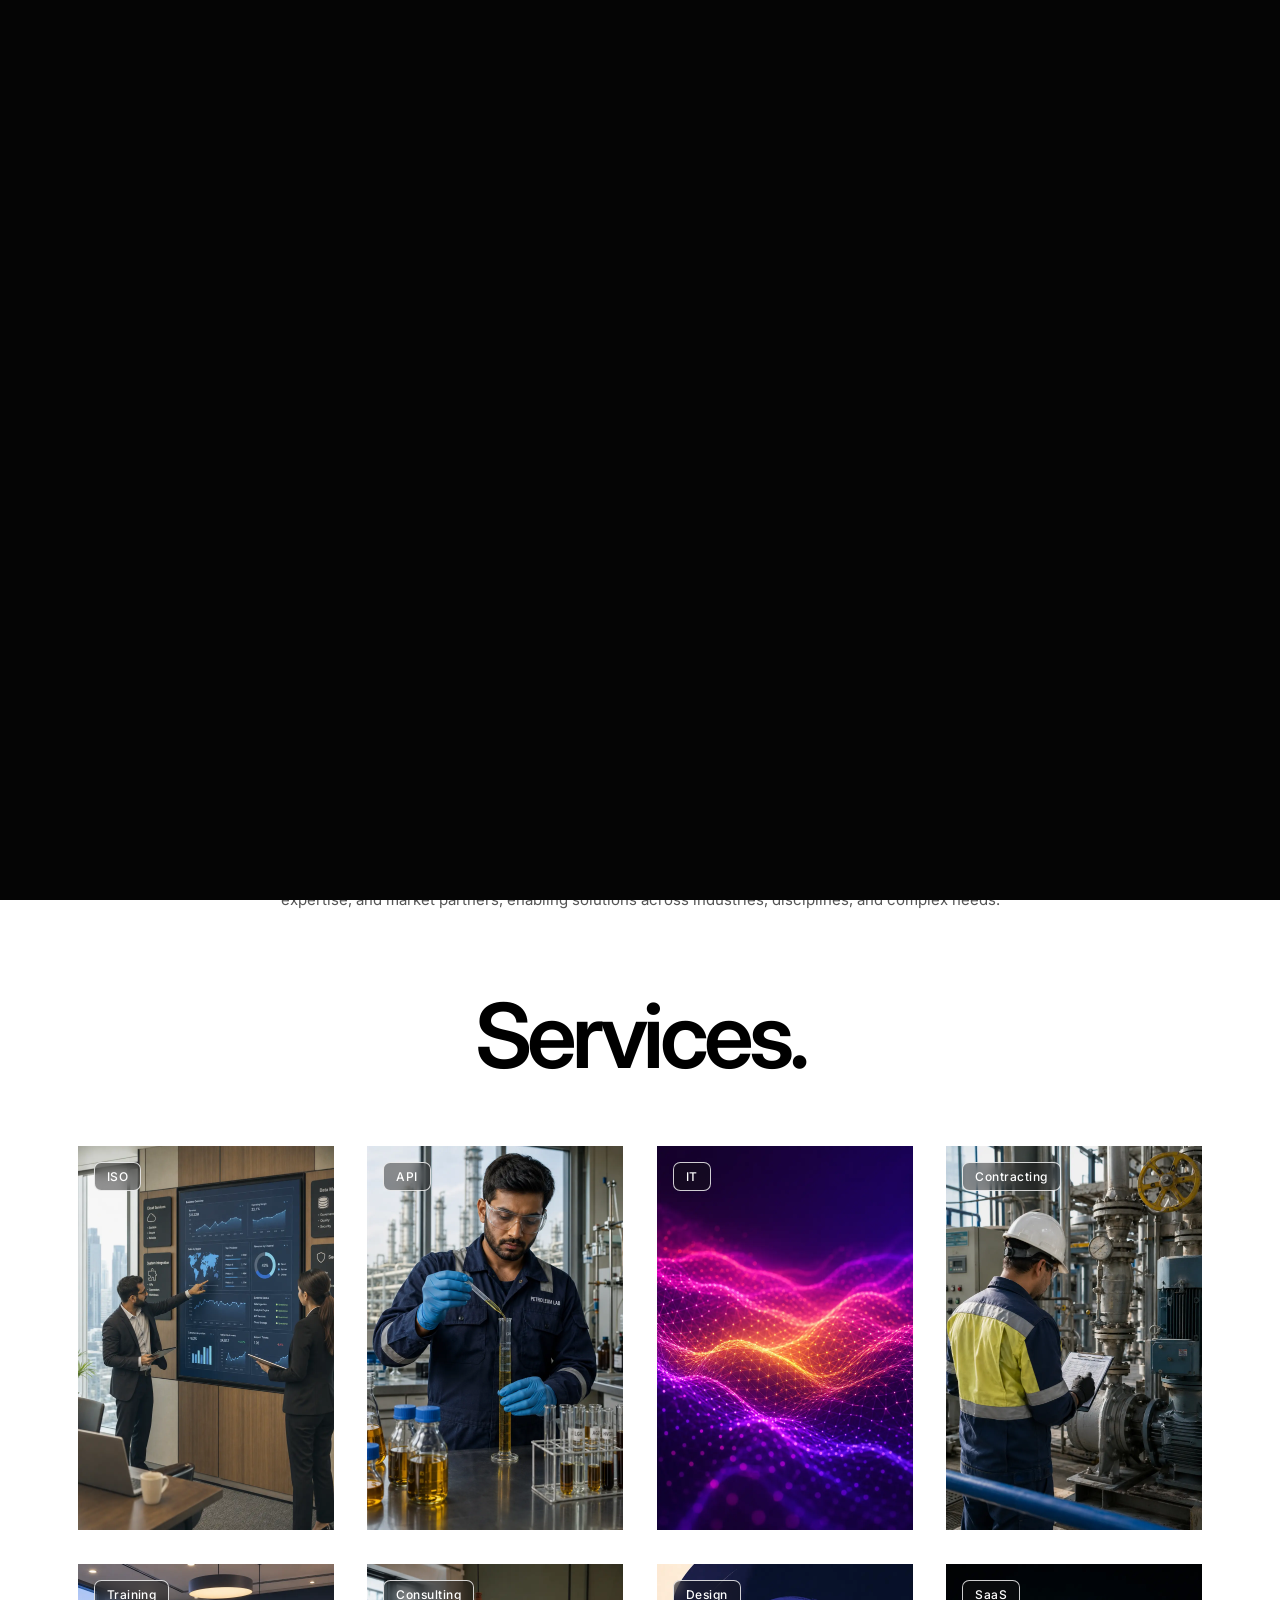
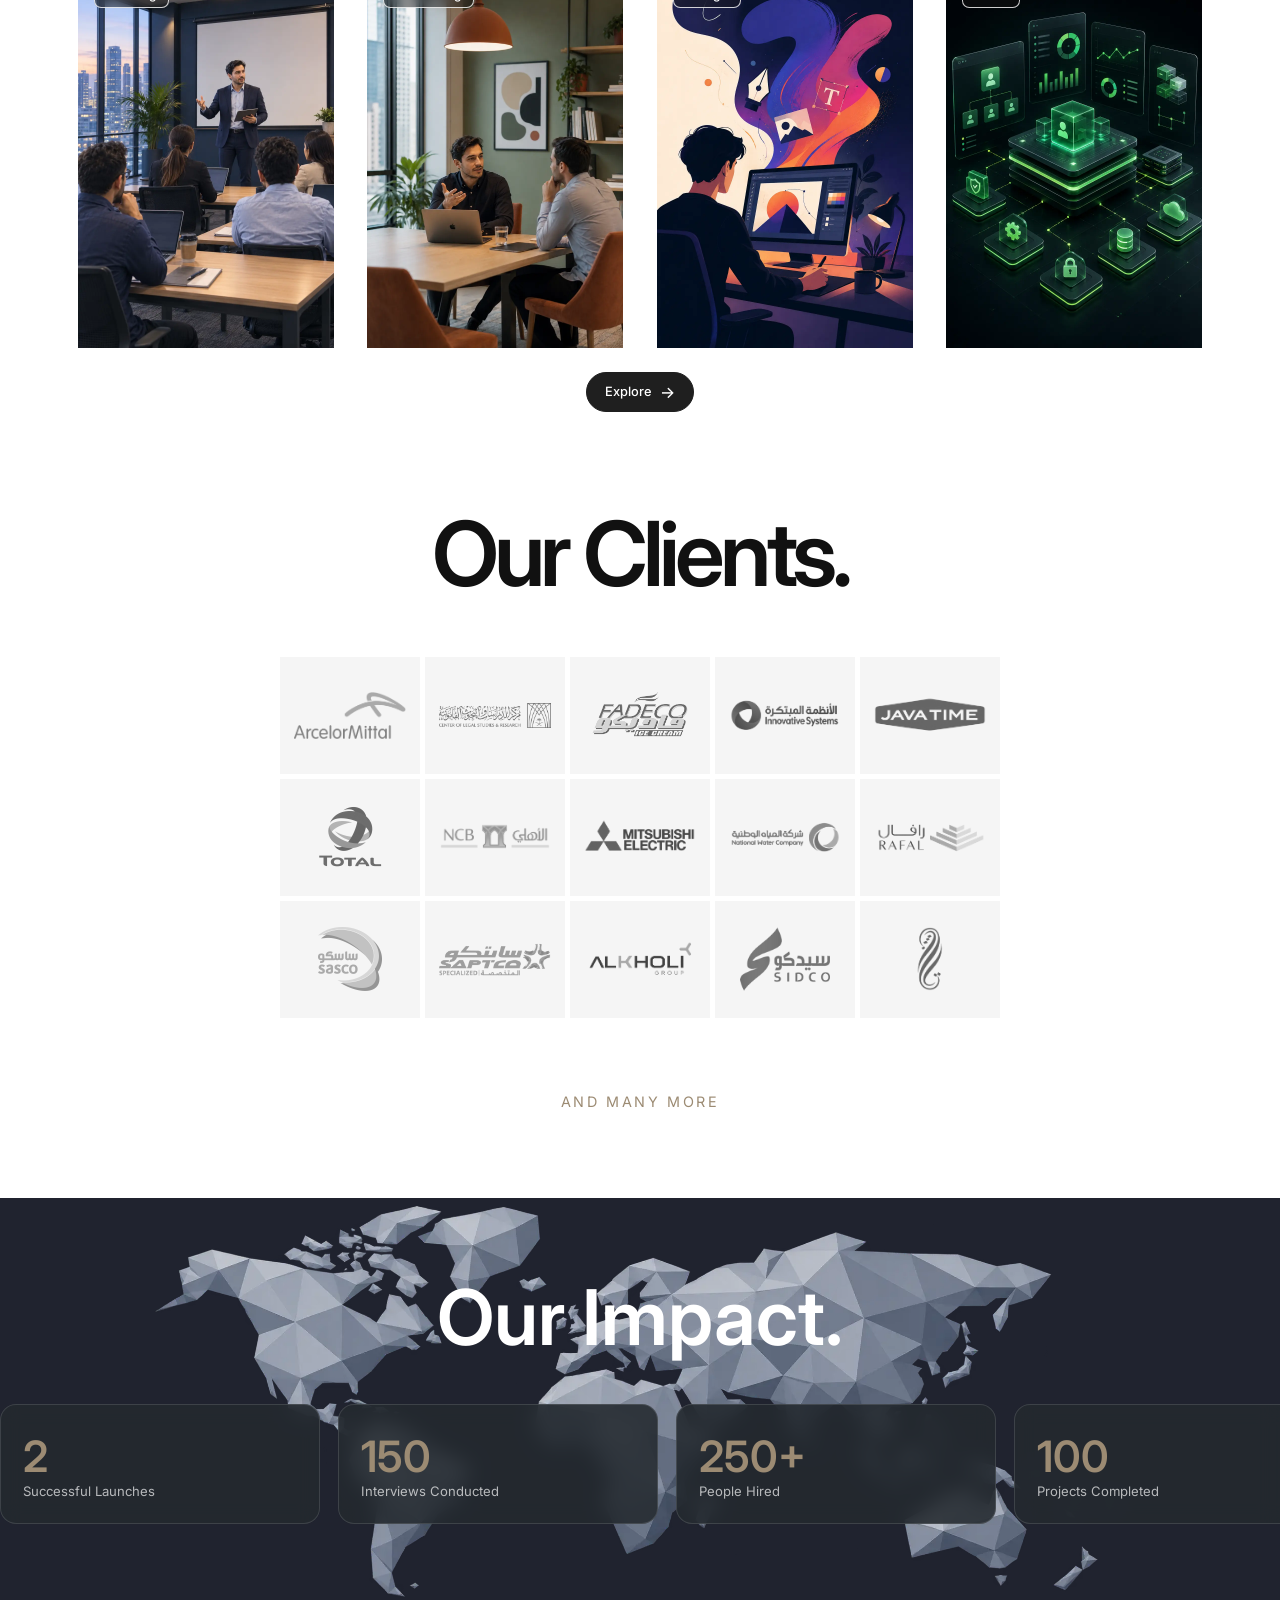
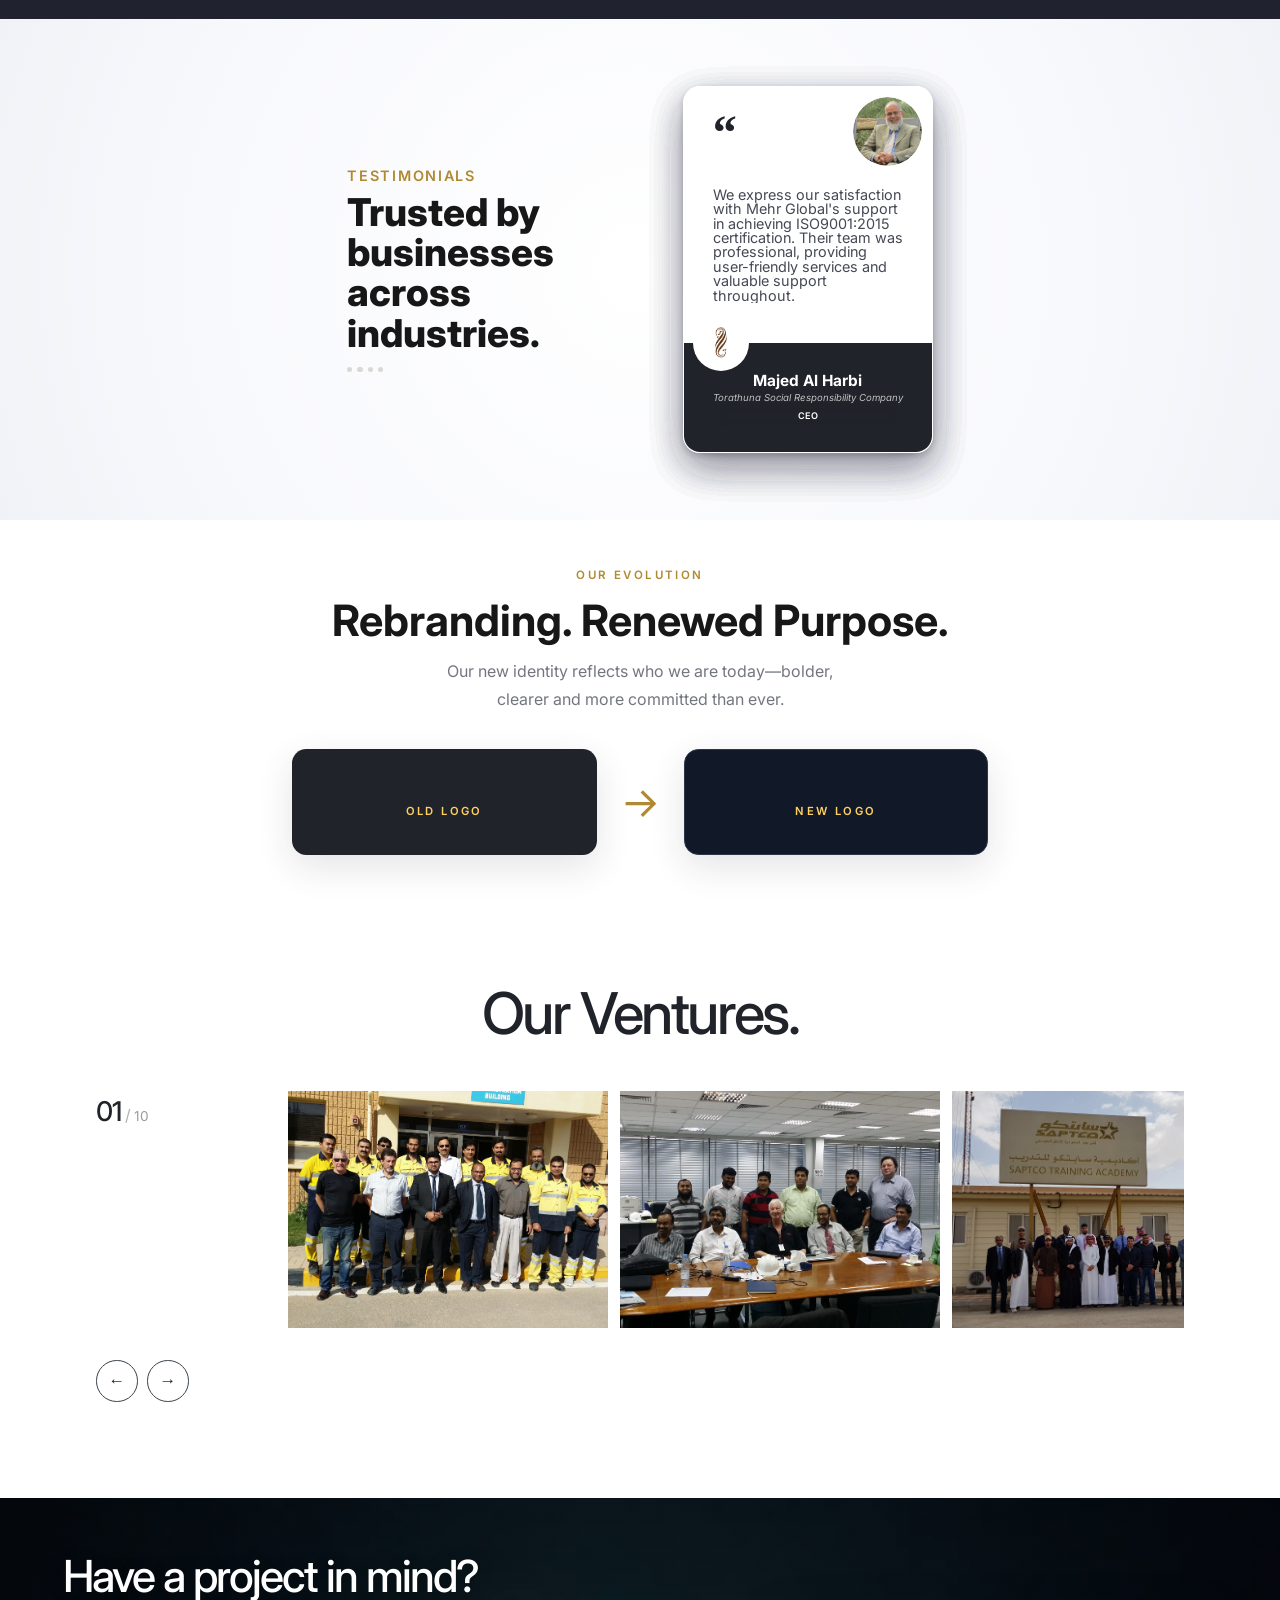
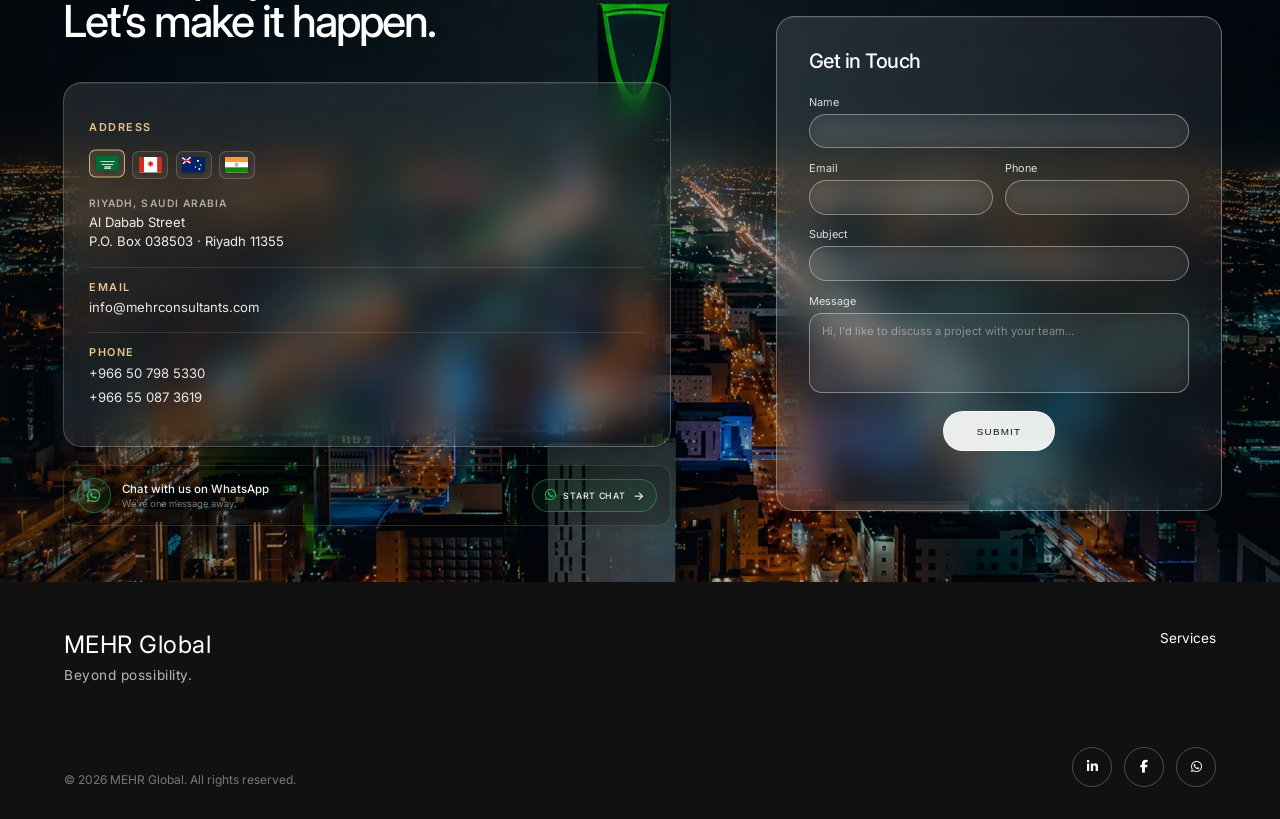
==== commit 8455a316: "Touchups 1" ====
--- a/index.html
+++ b/index.html
@@ -1353,17 +1353,17 @@
 
                     <div class="office-panel" id="office-canada" role="tabpanel" aria-labelledby="office-tab-canada" data-office-panel="canada" hidden>
                         <span class="office-location">Toronto, Canada</span>
-                        <p>Placeholder address · Toronto, ON, Canada</p>
+                        <p>275 Sammon Avenue<br>East York, Ontario, Canada · M4J 1Z8</p>
                     </div>
 
                     <div class="office-panel" id="office-australia" role="tabpanel" aria-labelledby="office-tab-australia" data-office-panel="australia" hidden>
-                        <span class="office-location">Melbourne, Australia</span>
-                        <p>Placeholder address · Melbourne, VIC, Australia</p>
+                        <span class="office-location">Canberra, Australia</span>
+                        <p>Office No. 308, Level 8<br>121 Marcus Clarke Street, Canberra, ACT 2601</p>
                     </div>
 
                     <div class="office-panel" id="office-india" role="tabpanel" aria-labelledby="office-tab-india" data-office-panel="india" hidden>
-                        <span class="office-location">Delhi, India</span>
-                        <p>Placeholder address · New Delhi, Delhi, India</p>
+                        <span class="office-location">Jaipur, India</span>
+                        <p>A-25, Nandpuri, Lane 6, Near Baees Godam<br>Hawa Sadak, Jaipur 302006, Rajasthan, India</p>
                     </div>
 
                 </div>
@@ -1388,13 +1388,22 @@
 
                     <h2>Phone</h2>
 
-                    <a href="tel:+966507985330">
-                        +966 50 798 5330
-                    </a>
-
-                    <a href="tel:+966550873619">
-                        +966 55 087 3619
-                    </a>
+                    <div class="office-phone-panel is-active" data-office-panel="saudi">
+                        <a href="tel:+966507985330">+966 50 798 5330</a>
+                        <a href="tel:+966550873619">+966 55 087 3619</a>
+                    </div>
+
+                    <div class="office-phone-panel" data-office-panel="canada" hidden>
+                        <a href="tel:+14372249095">+1 (437) 224-9095</a>
+                    </div>
+
+                    <div class="office-phone-panel" data-office-panel="australia" hidden>
+                        <a href="tel:+61448699419">+61 448 699 419</a>
+                    </div>
+
+                    <div class="office-phone-panel" data-office-panel="india" hidden>
+                        <a href="tel:+919829833394">+91 98298 33394</a>
+                    </div>
 
                 </div>
 
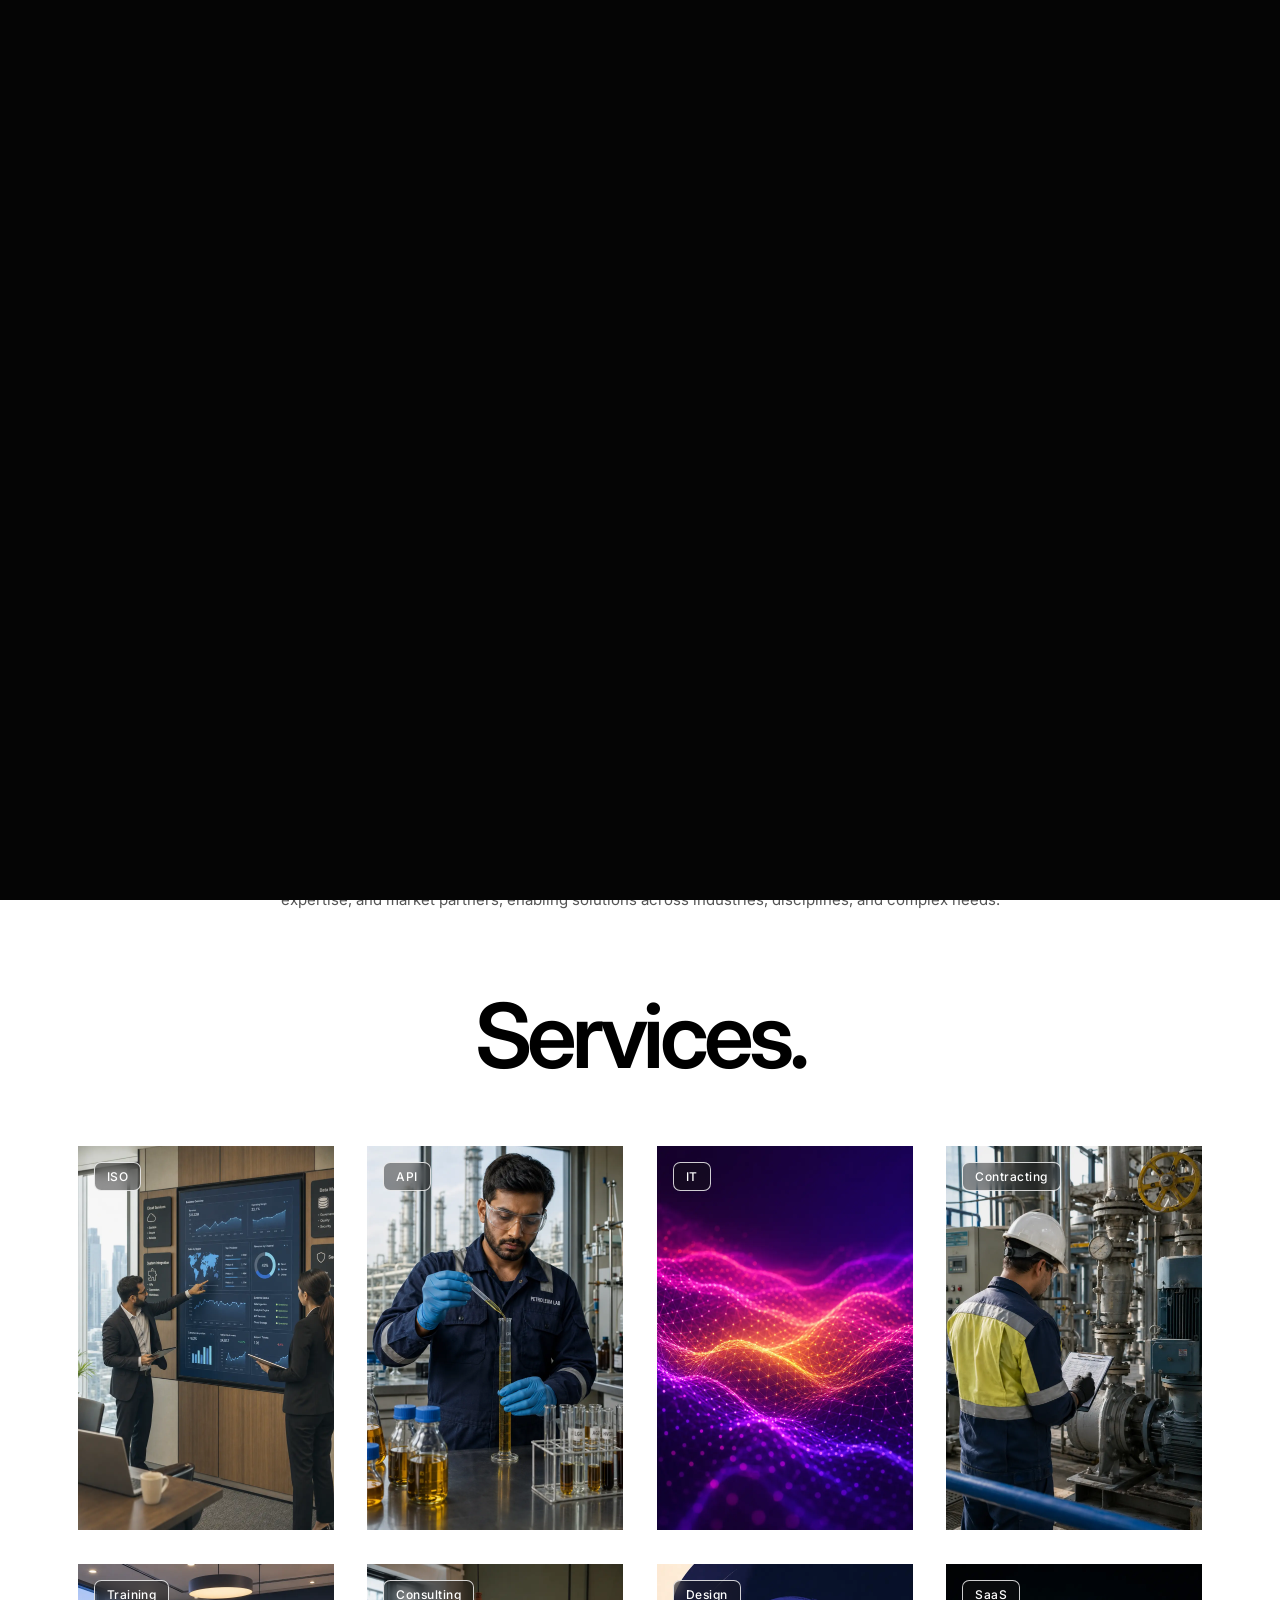
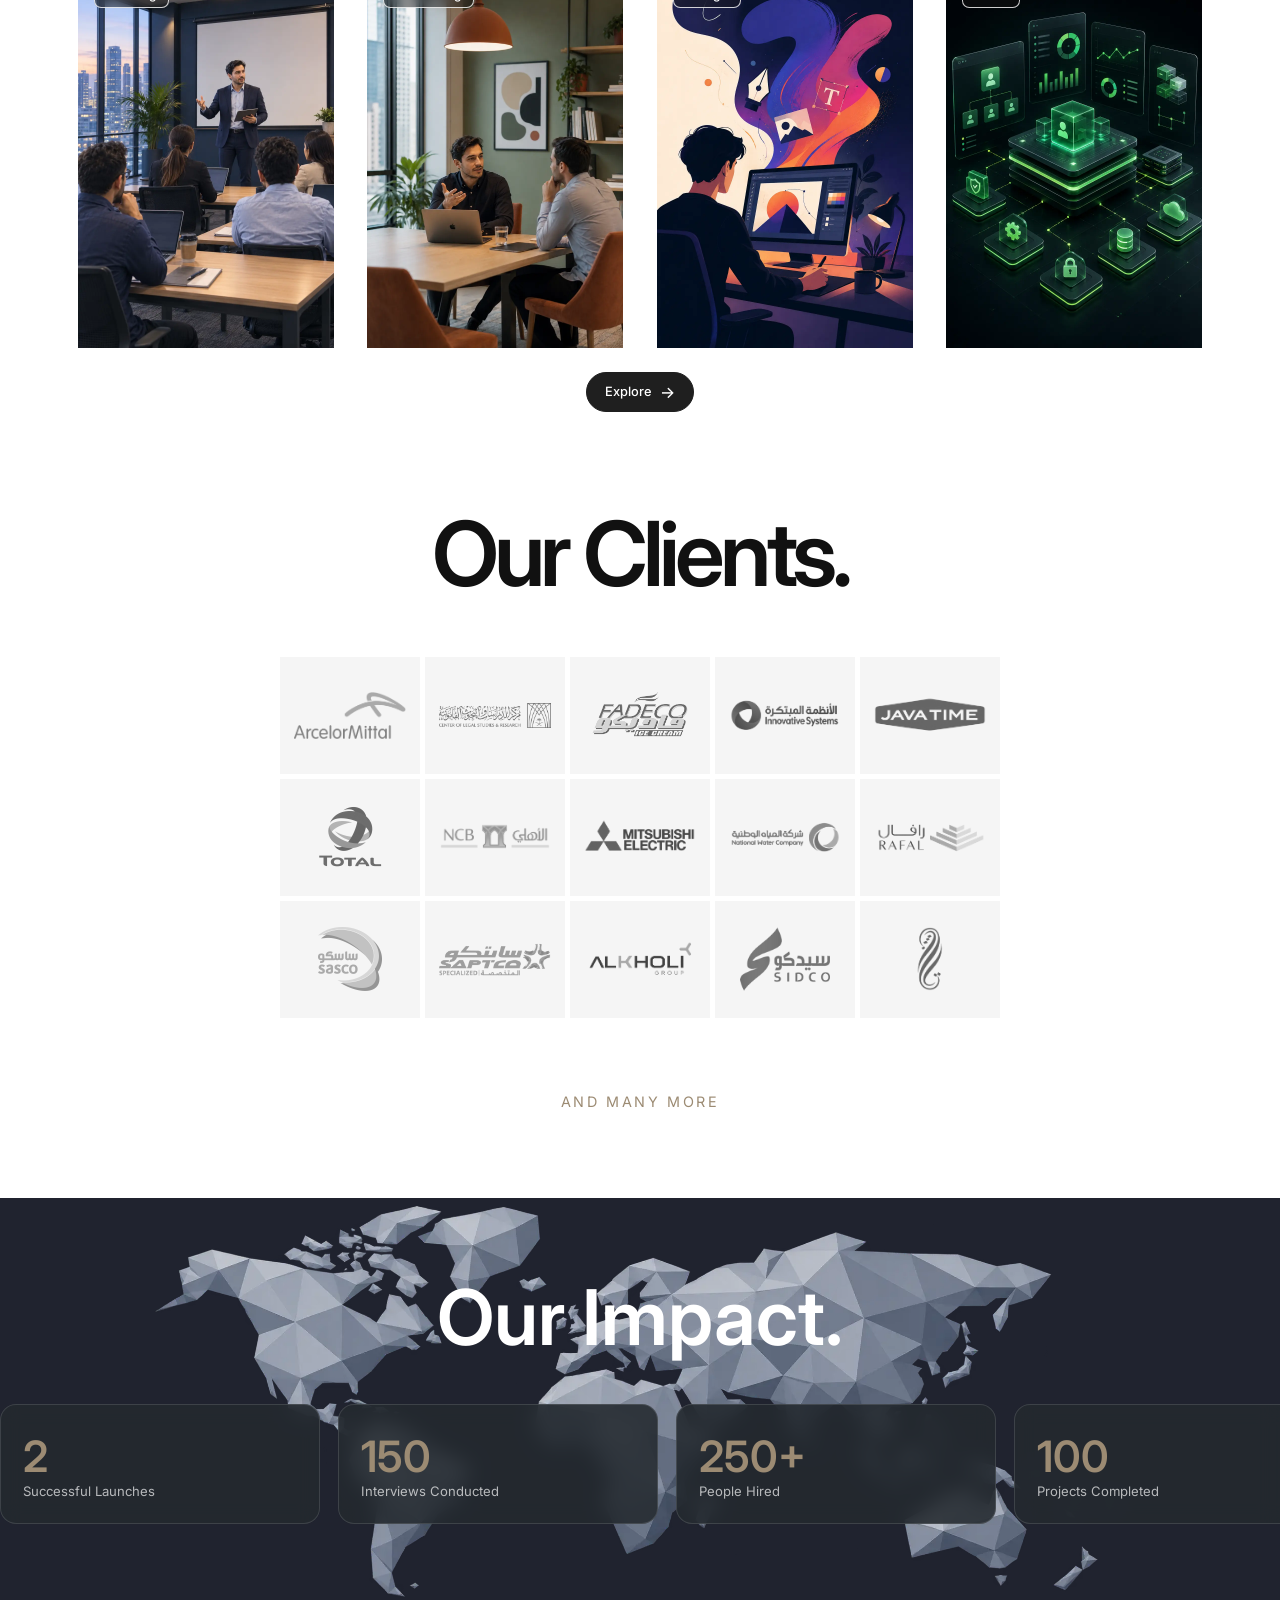
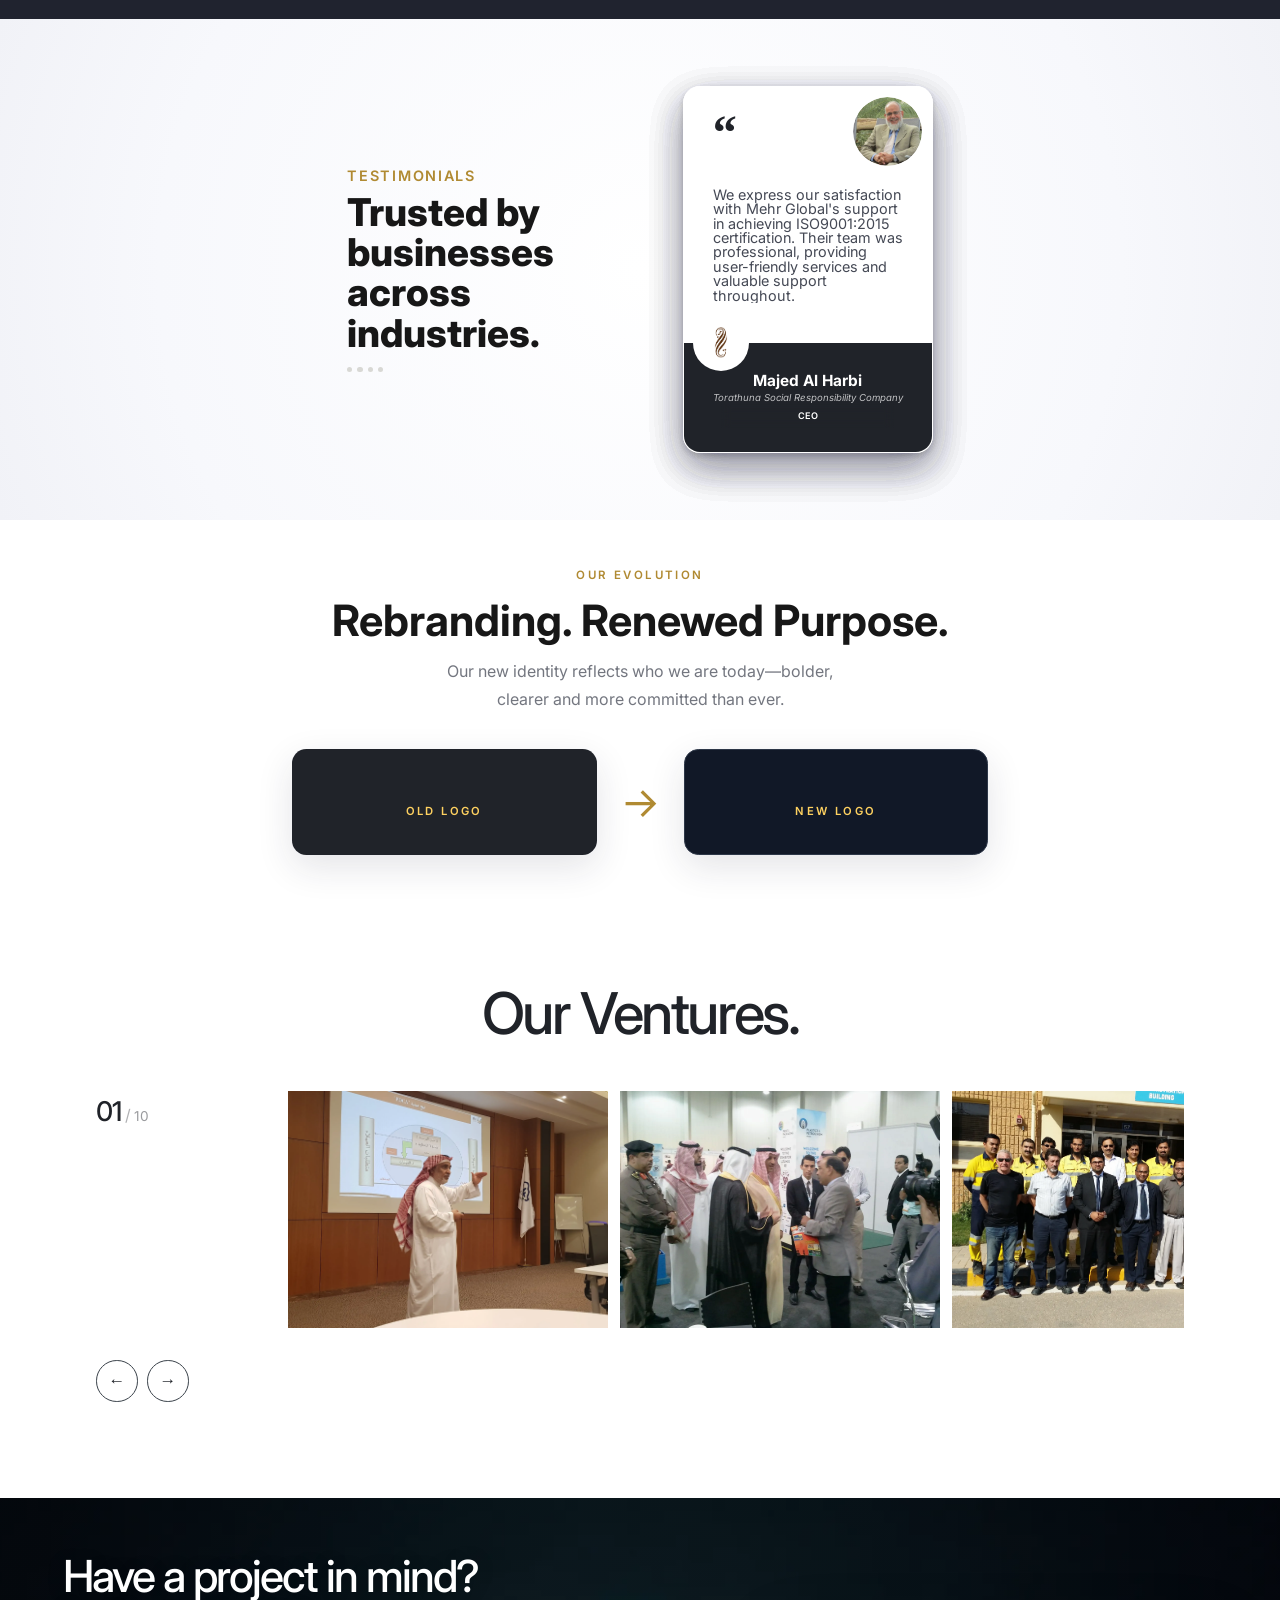
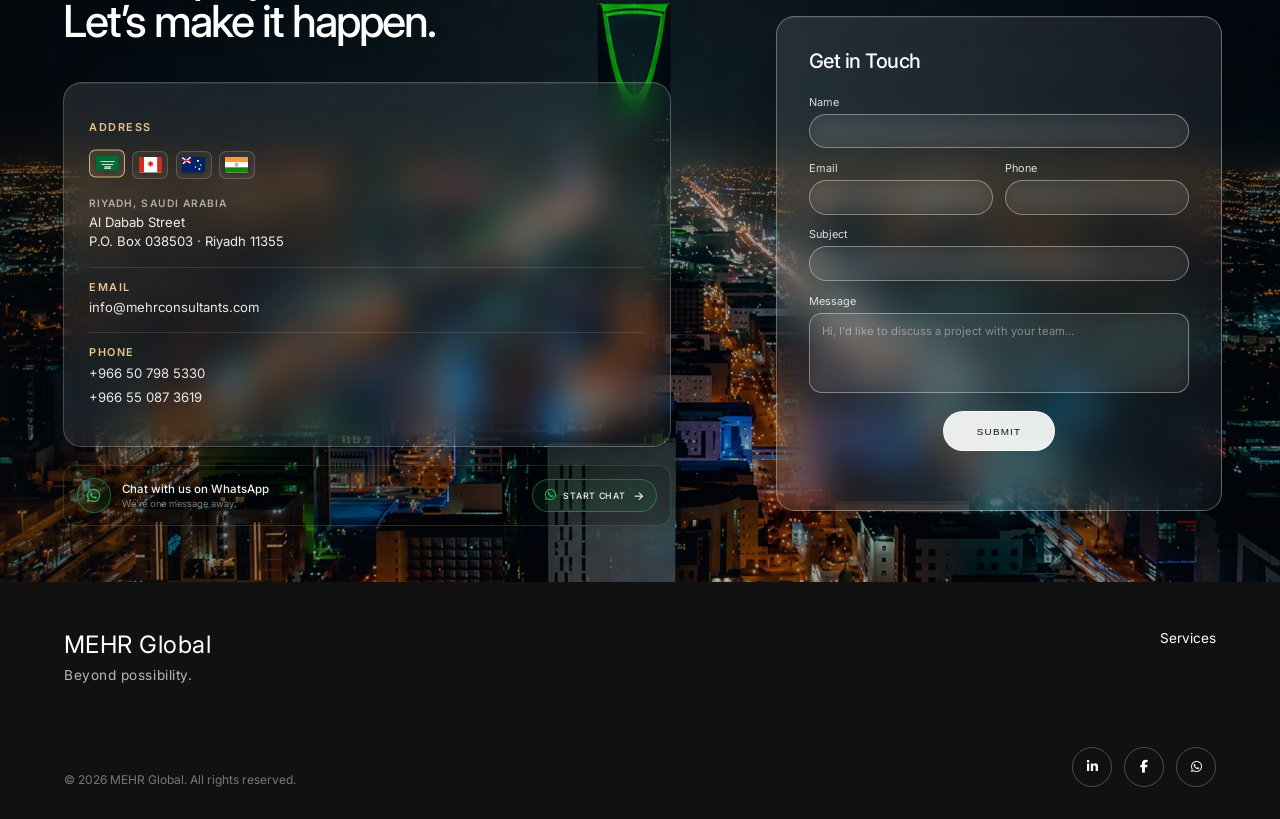
==== commit 6d8a3046: "smthing" ====
--- a/index.html
+++ b/index.html
@@ -897,6 +897,62 @@
                 <article class="project-slide">
 
                     <img
+                        src="./assets/landing_page_imgs/img_5.webp"
+                        alt="Project 5"
+                    >
+
+                    <div class="project-info">
+
+                        <span class="project-number">
+                            01
+                        </span>
+
+                        <h3>
+                            Project Name
+                        </h3>
+
+                        <p>
+                            Category
+                        </p>
+
+                    </div>
+
+                </article>
+
+
+                <!-- PROJECT 2 -->
+
+                <article class="project-slide">
+
+                    <img
+                        src="./assets/landing_page_imgs/img_9.webp"
+                        alt="Mehr Global venture 09"
+                    >
+
+                    <div class="project-info">
+
+                        <span class="project-number">
+                            02
+                        </span>
+
+                        <h3>
+                            Project Name
+                        </h3>
+
+                        <p>
+                            Category
+                        </p>
+
+                    </div>
+
+                </article>
+
+
+                <!-- PROJECT 3 -->
+
+                <article class="project-slide">
+
+                    <img
                         src="./assets/landing_page_imgs/img_1.webp"
                         alt="Project 1"
                     >
@@ -904,7 +960,7 @@
                     <div class="project-info">
 
                         <span class="project-number">
-                            01
+                            03
                         </span>
 
                         <h3>
@@ -920,7 +976,7 @@
                 </article>
 
 
-                <!-- PROJECT 2 -->
+                <!-- PROJECT 4 -->
 
                 <article class="project-slide">
 
@@ -932,7 +988,7 @@
                     <div class="project-info">
 
                         <span class="project-number">
-                            02
+                            04
                         </span>
 
                         <h3>
@@ -948,7 +1004,7 @@
                 </article>
 
 
-                <!-- PROJECT 3 -->
+                <!-- PROJECT 5 -->
 
                 <article class="project-slide">
 
@@ -960,7 +1016,7 @@
                     <div class="project-info">
 
                         <span class="project-number">
-                            03
+                            05
                         </span>
 
                         <h3>
@@ -976,63 +1032,30 @@
                 </article>
 
 
-                <!-- PROJECT 4 -->
+                <!-- PROJECT 6 -->
 
                 <article class="project-slide">
 
                     <img
                         src="./assets/landing_page_imgs/img_4.webp"
                         alt="Project 4"
+                        loading="lazy"
                     >
 
                     <div class="project-info">
 
-                        <span class="project-number">
-                            04
-                        </span>
-
-                        <h3>
-                            Project Name
-                        </h3>
-
-                        <p>
-                            Category
-                        </p>
+                        <span class="project-number">06</span>
+
+                        <h3>Mehr Global Venture</h3>
+
+                        <p>Project showcase</p>
 
                     </div>
 
                 </article>
 
 
-                <!-- PROJECT 5 -->
-
-                <article class="project-slide">
-
-                    <img
-                        src="./assets/landing_page_imgs/img_5.webp"
-                        alt="Project 5"
-                    >
-
-                    <div class="project-info">
-
-                        <span class="project-number">
-                            05
-                        </span>
-
-                        <h3>
-                            Project Name
-                        </h3>
-
-                        <p>
-                            Category
-                        </p>
-
-                    </div>
-
-                </article>
-
-
-                <!-- PROJECT 6 -->
+                <!-- PROJECT 7 -->
 
                 <article class="project-slide">
 
@@ -1044,7 +1067,7 @@
 
                     <div class="project-info">
 
-                        <span class="project-number">06</span>
+                        <span class="project-number">07</span>
 
                         <h3>Mehr Global Venture</h3>
 
@@ -1055,7 +1078,7 @@
                 </article>
 
 
-                <!-- PROJECT 7 -->
+                <!-- PROJECT 8 -->
 
                 <article class="project-slide">
 
@@ -1067,7 +1090,7 @@
 
                     <div class="project-info">
 
-                        <span class="project-number">07</span>
+                        <span class="project-number">08</span>
 
                         <h3>Mehr Global Venture</h3>
 
@@ -1078,36 +1101,13 @@
                 </article>
 
 
-                <!-- PROJECT 8 -->
+                <!-- PROJECT 9 -->
 
                 <article class="project-slide">
 
                     <img
                         src="./assets/landing_page_imgs/img_8.webp"
                         alt="Mehr Global venture 08"
-                        loading="lazy"
-                    >
-
-                    <div class="project-info">
-
-                        <span class="project-number">08</span>
-
-                        <h3>Mehr Global Venture</h3>
-
-                        <p>Project showcase</p>
-
-                    </div>
-
-                </article>
-
-
-                <!-- PROJECT 9 -->
-
-                <article class="project-slide">
-
-                    <img
-                        src="./assets/landing_page_imgs/img_9.webp"
-                        alt="Mehr Global venture 09"
                         loading="lazy"
                     >
 
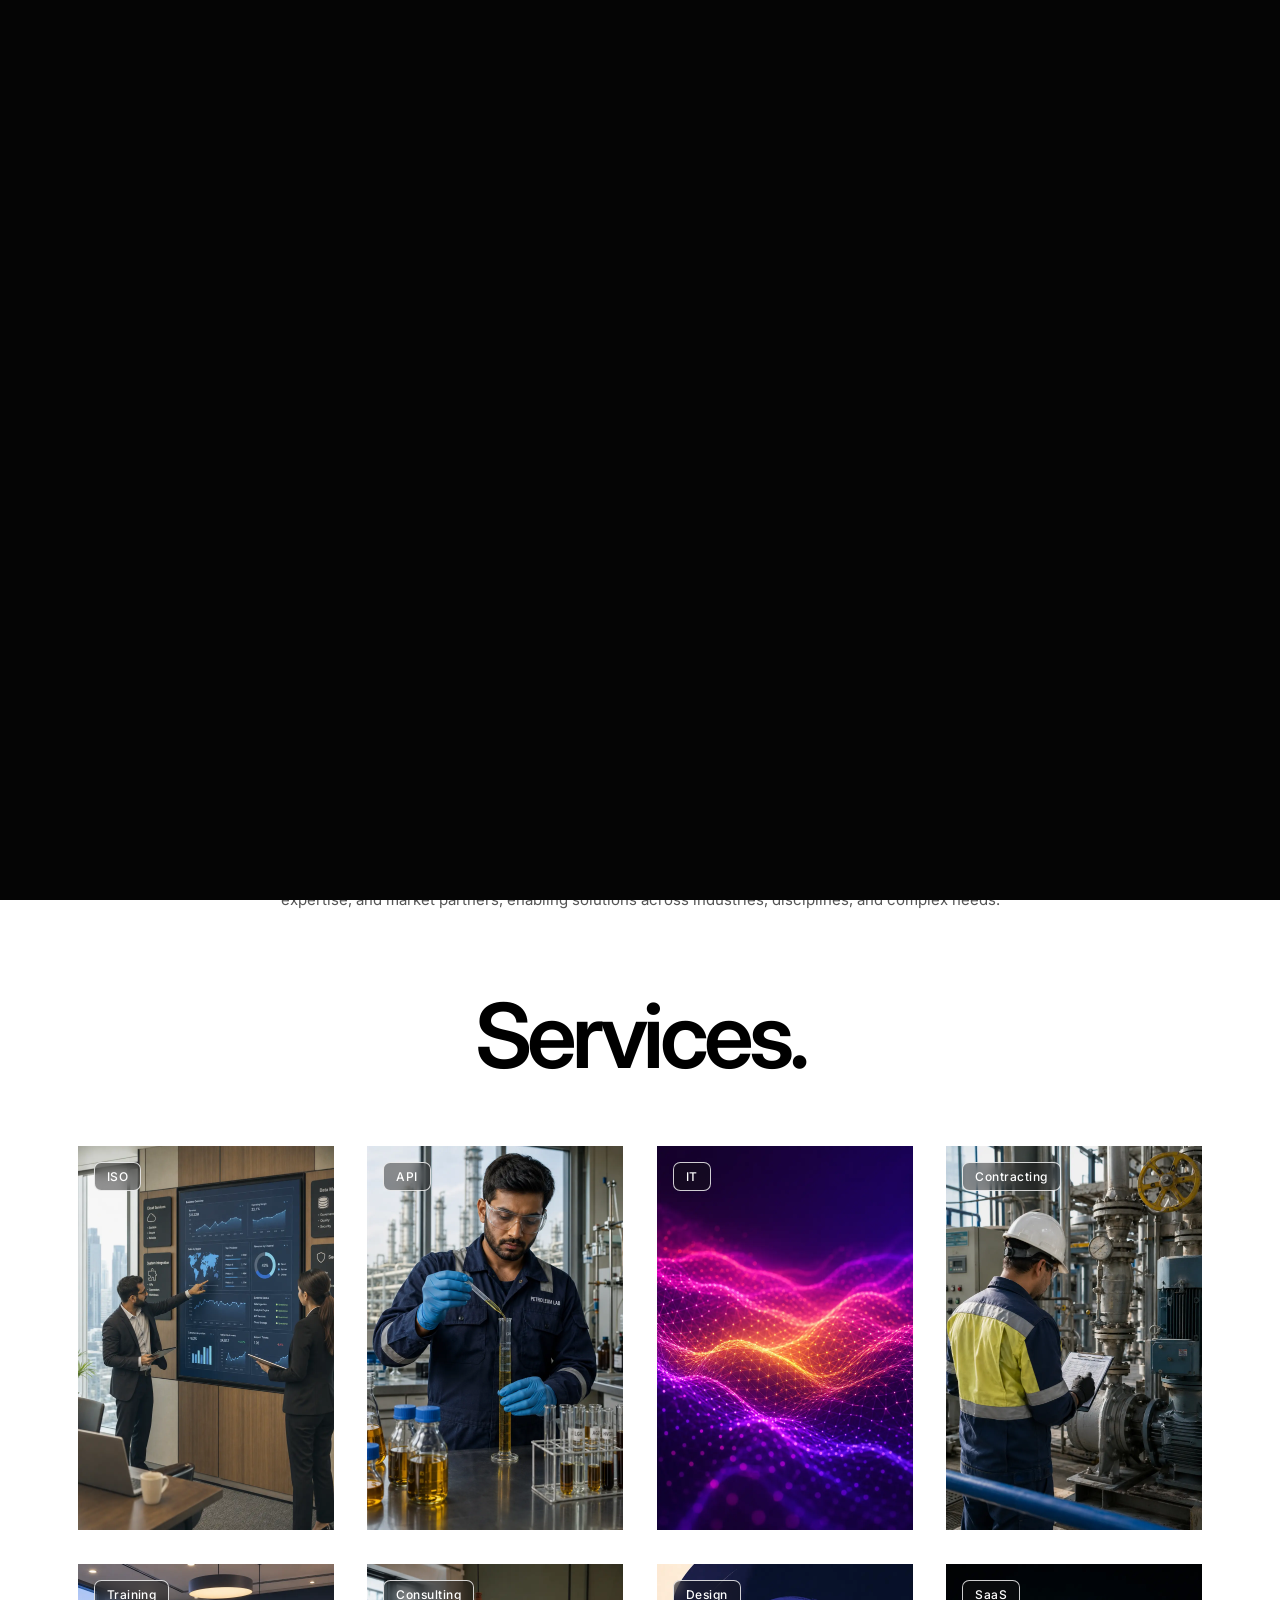
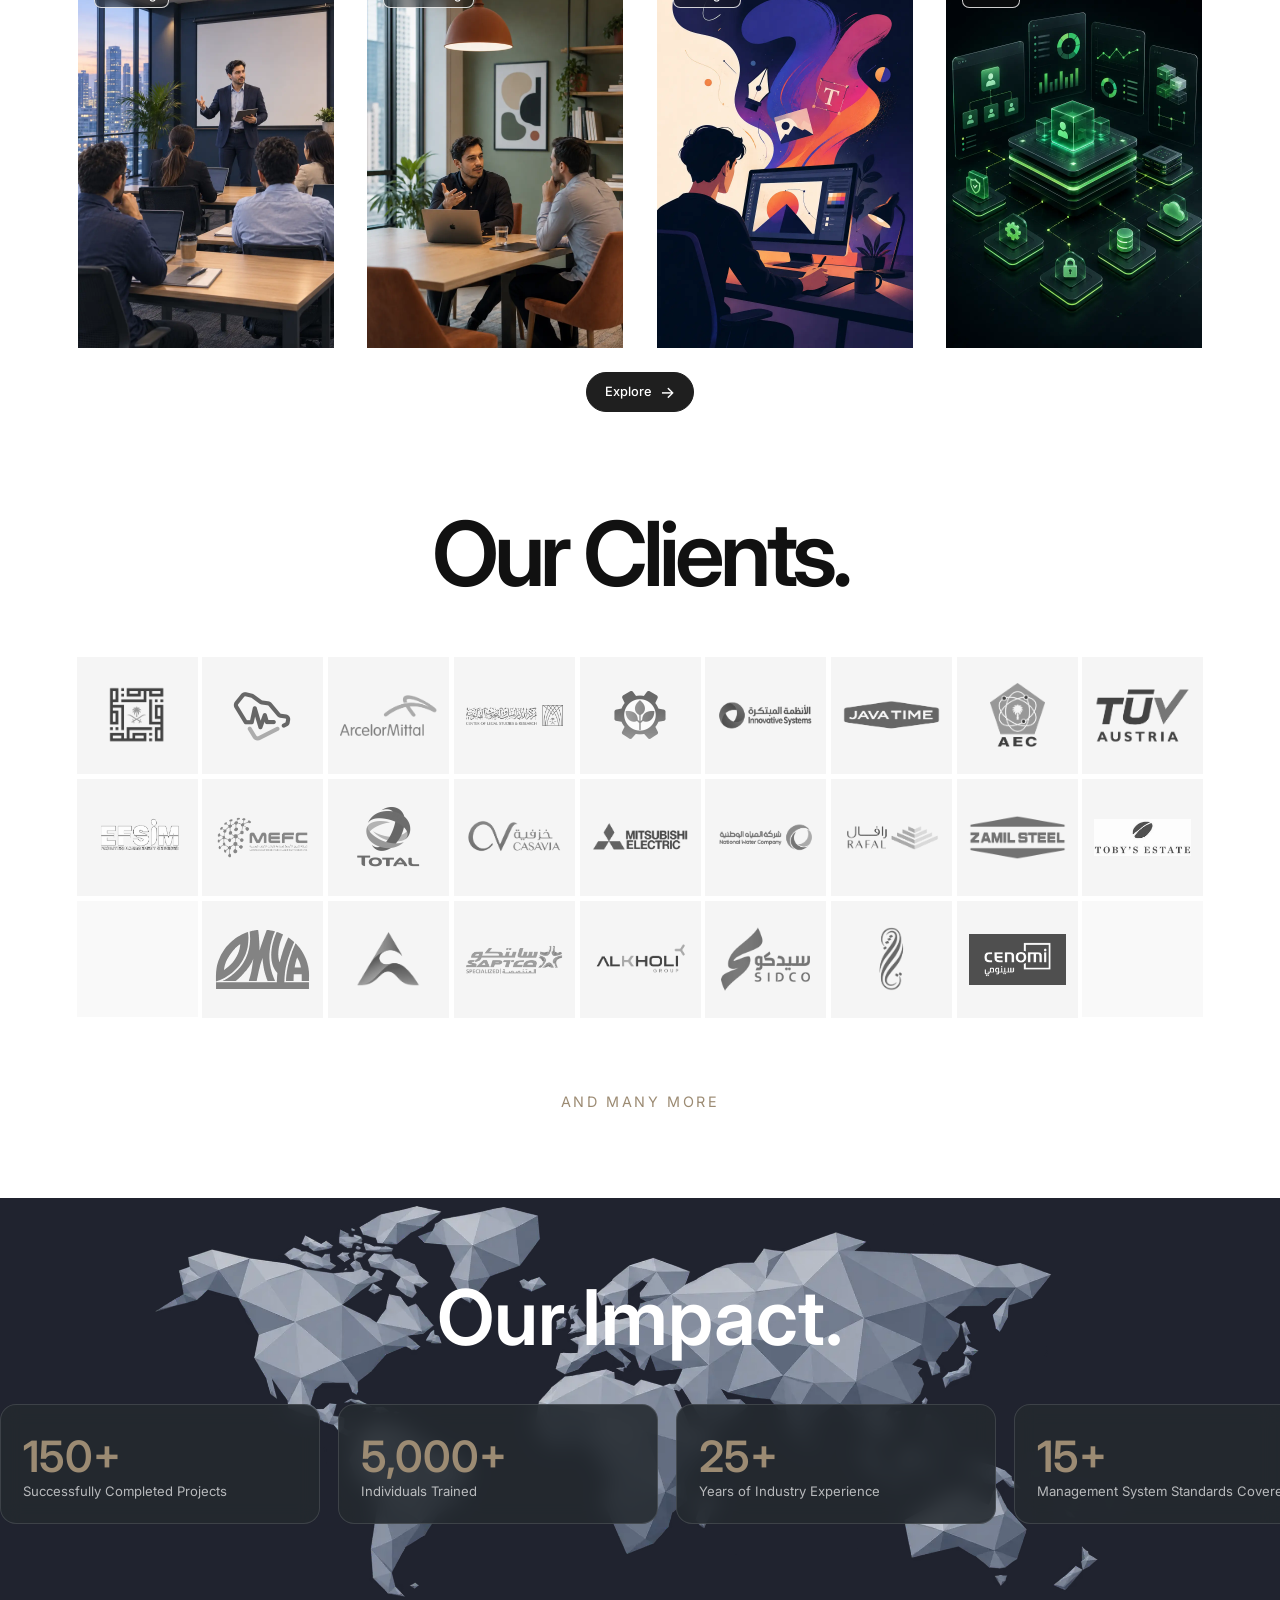
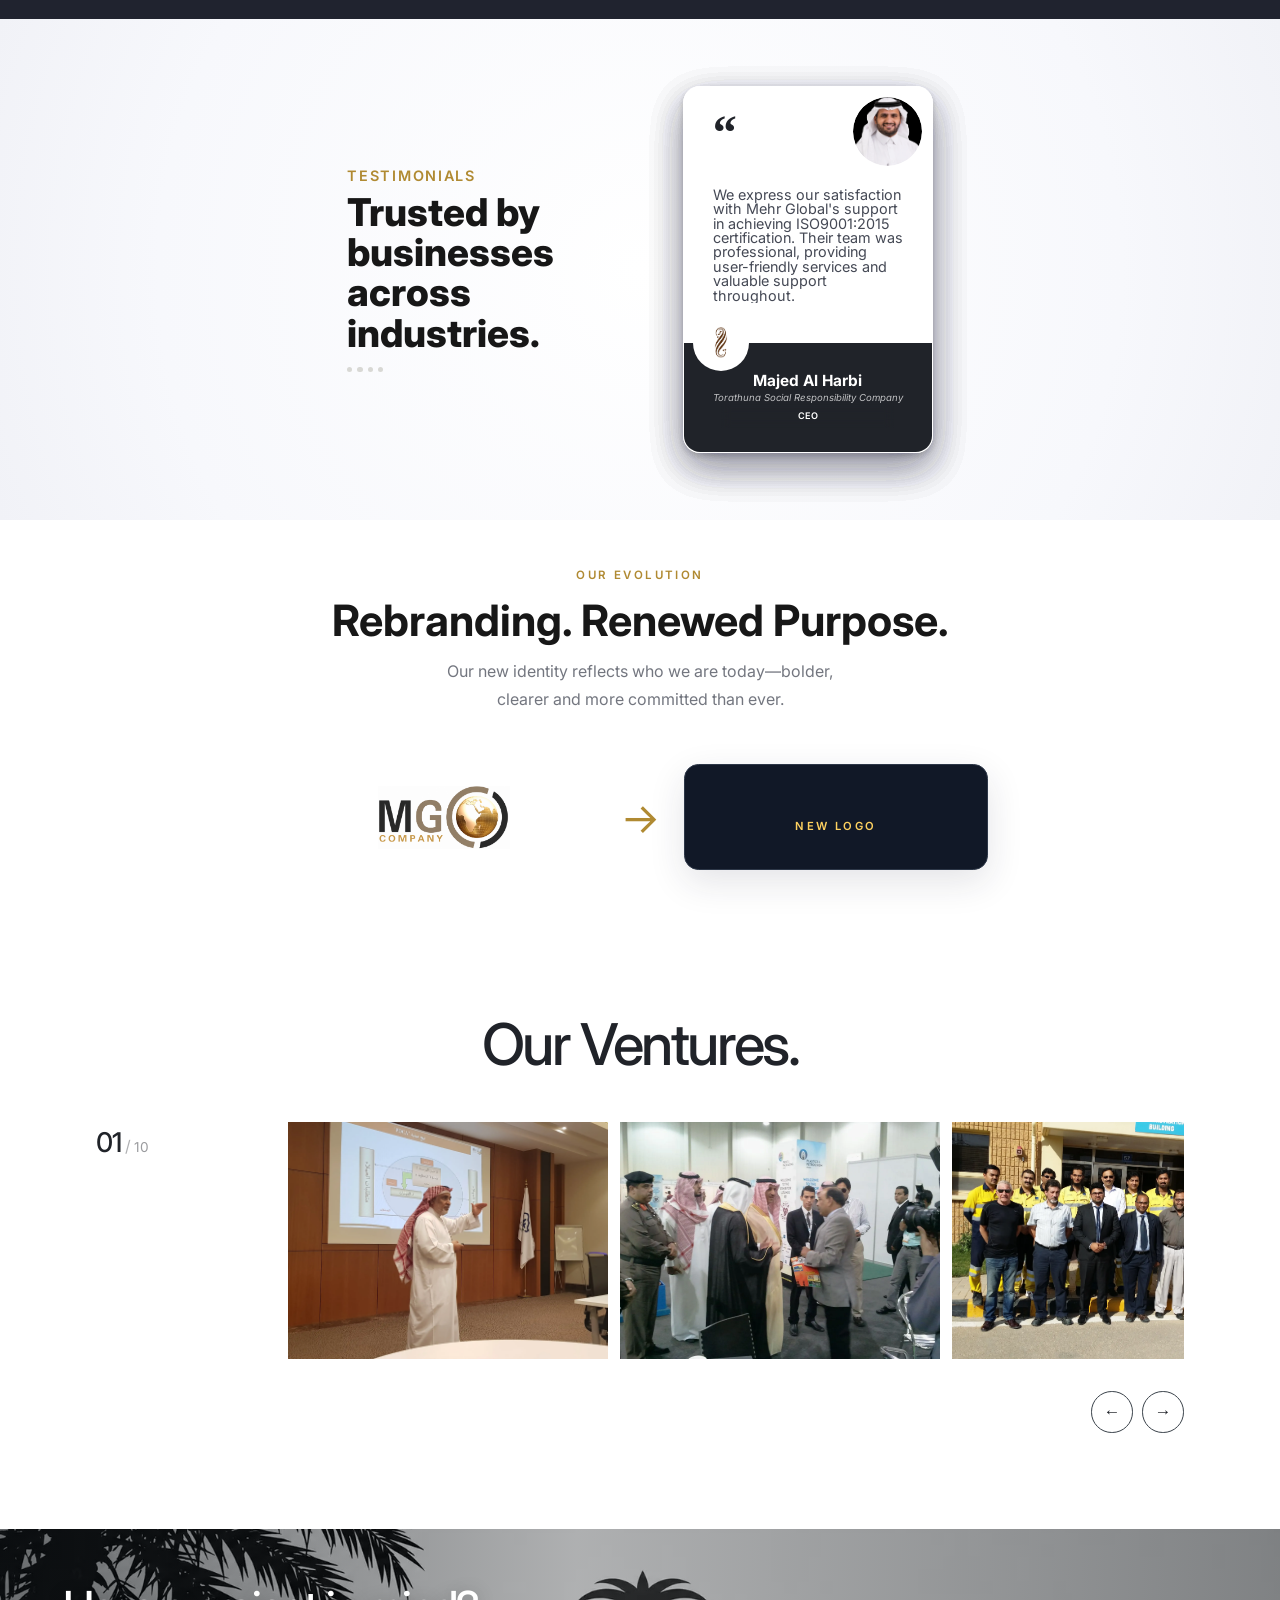
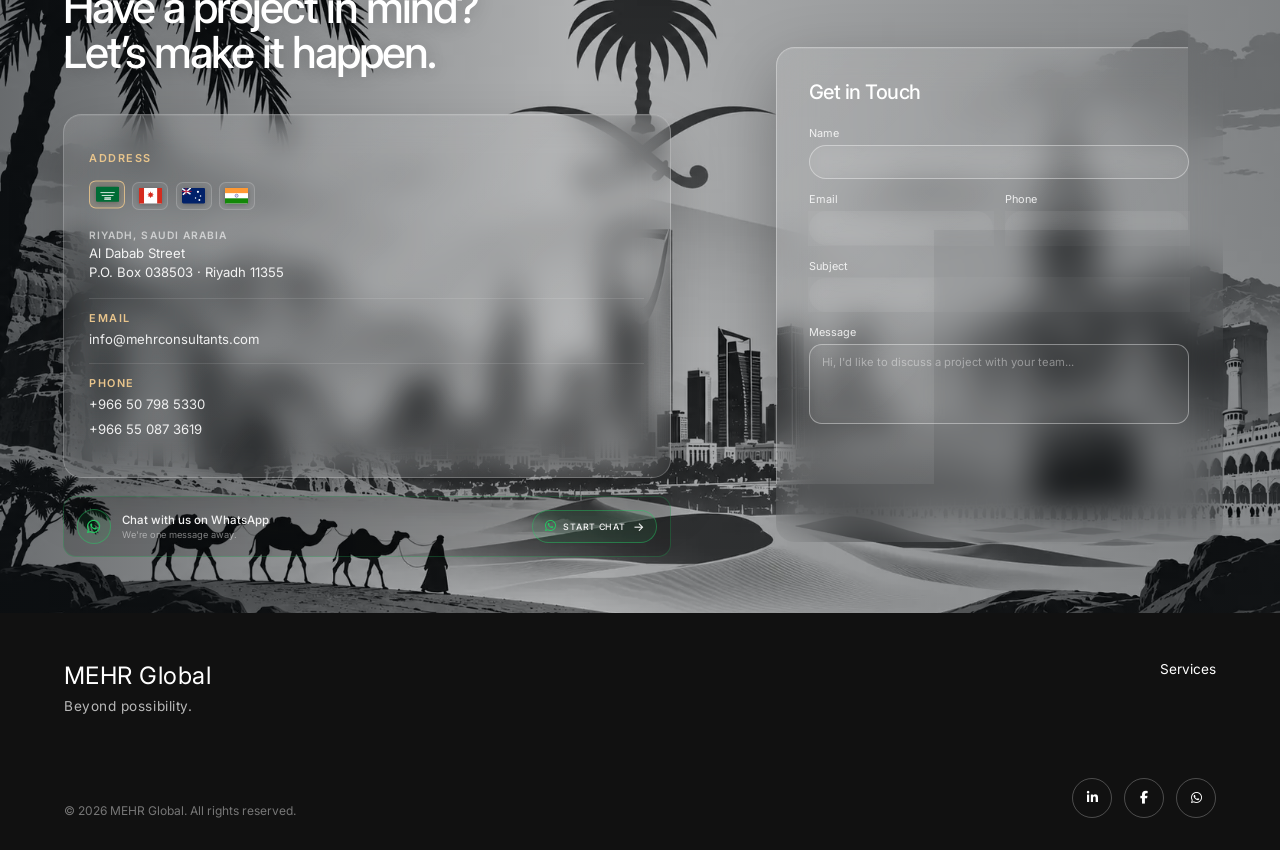
==== commit 8a905746: "touchups" ====
--- a/index.html
+++ b/index.html
@@ -77,7 +77,7 @@
 
     <!-- Logo -->
     <a href="#" class="logo">
-        <img src="batch_white.png" alt="Mehr">
+        <img src="./assets/mgc_logo_old.png" alt="MG Company">
     </a>
 
 
@@ -347,23 +347,35 @@
 
         <div class="clients-grid">
 
+            <div class="client-card"><img src="./assets/company_logo_icons/royal_commission.png" alt="Royal Commission for Makkah City and Holy Sites"></div>
+            <div class="client-card"><img src="./assets/company_logo_icons/scfhs_logo.png" alt="Saudi Commission for Health Specialties"></div>
             <div class="client-card"><img src="./assets/company_logo_icons/am.png"></div>
             <div class="client-card"><img src="./assets/company_logo_icons/clsr.png"></div>
-            <div class="client-card"><img src="./assets/company_logo_icons/fadeco.png"></div>
+            <div class="client-card"><img src="./assets/company_logo_icons/arasco.png" alt="ARASCO"></div>
             <div class="client-card"><img src="./assets/company_logo_icons/inno_sys.png"></div>
             <div class="client-card"><img src="./assets/company_logo_icons/javatime.png"></div>
-
+            <div class="client-card"><img src="./assets/company_logo_icons/Advanced-Electronics-Company.png" alt="Advanced Electronics Company"></div>
+            <div class="client-card"><img src="./assets/company_logo_icons/tuv_austria.png" alt="TÜV Austria"></div>
+
+            <div class="client-card"><img src="./assets/company_logo_icons/efsim.png" alt="EFSIM Facilities Management Services"></div>
+            <div class="client-card"><img src="./assets/company_logo_icons/mefc_transparent.png" alt="Middle East Fiber Cable Manufacturing Company"></div>
             <div class="client-card"><img src="./assets/company_logo_icons/total.png"></div>
-            <div class="client-card"><img src="./assets/company_logo_icons/ncb.png"></div>
+            <div class="client-card"><img src="./assets/company_logo_icons/casavia.png" alt="Casavia"></div>
             <div class="client-card"><img src="./assets/company_logo_icons/mitsu_chan.png"></div>
             <div class="client-card"><img src="./assets/company_logo_icons/nwc.png"></div>
             <div class="client-card"><img src="./assets/company_logo_icons/rafal.png"></div>
-
-            <div class="client-card"><img src="./assets/company_logo_icons/sasco.png"></div>
+            <div class="client-card"><img src="./assets/company_logo_icons/Zamil_Steel_Holding_Logo.png" alt="Zamil Steel"></div>
+            <div class="client-card"><img src="./assets/company_logo_icons/tobys_estate.jpg" alt="Toby's Estate"></div>
+
+            <div class="client-placeholder" aria-hidden="true"></div>
+            <div class="client-card"><img src="./assets/company_logo_icons/Logo_Omya.svg" alt="Omya"></div>
+            <div class="client-card"><img src="./assets/company_logo_icons/ascend.png" alt="Ascend"></div>
             <div class="client-card"><img src="./assets/company_logo_icons/saptco.png"></div>
             <div class="client-card"><img src="./assets/company_logo_icons/al_kholi.png"></div>
             <div class="client-card"><img src="./assets/company_logo_icons/sidco.png"></div>
             <div class="client-card"><img src="./assets/company_logo_icons/torathuna.png"></div>
+            <div class="client-card"><img src="./assets/company_logo_icons/cenomi_logo.png" alt="Cenomi"></div>
+            <div class="client-placeholder" aria-hidden="true"></div>
 
         </div>
 
@@ -402,28 +414,43 @@
         <div class="ticker-track">
 
             <div class="stat-card">
-                <h3>2</h3>
-                <p>Successful Launches</p>
+                <h3>150+</h3>
+                <p>Successfully Completed Projects</p>
             </div>
 
             <div class="stat-card">
-                <h3>150</h3>
-                <p>Interviews Conducted</p>
+                <h3>5,000+</h3>
+                <p>Individuals Trained</p>
             </div>
 
             <div class="stat-card">
-                <h3>250+</h3>
-                <p>People Hired</p>
+                <h3>25+</h3>
+                <p>Years of Industry Experience</p>
             </div>
 
             <div class="stat-card">
-                <h3>100</h3>
-                <p>Projects Completed</p>
+                <h3>15+</h3>
+                <p>Management System Standards Covered</p>
             </div>
 
             <div class="stat-card">
-                <h3>40+</h3>
-                <p>Countries Served</p>
+                <h3>99%</h3>
+                <p>Client Satisfaction Rate</p>
+            </div>
+
+            <div class="stat-card">
+                <h3>95%</h3>
+                <p>Client Retention Rate</p>
+            </div>
+
+            <div class="stat-card">
+                <h3>9.5+/10</h3>
+                <p>Professional Training Rating</p>
+            </div>
+
+            <div class="stat-card">
+                <h3>85%</h3>
+                <p>On-Time Projects Delivered</p>
             </div>
 
         </div>
@@ -752,7 +779,7 @@
         <div class="testimonial-person">
 
             <img
-                src="./assets/mug_shots/fawzi_q.jpg"
+                src="./assets/mug_shots/majed_al_harby.webp"
                 alt="Majed Al Harbi"
             >
 
@@ -831,9 +858,8 @@
 
         <div class="evolution_logos">
 
-            <div class="evolution_card">
-                <img src="old-logo.png" alt="">
-                <span>OLD LOGO</span>
+            <div class="evolution_card evolution_card-old">
+                <img src="./assets/mg-company-logo.png" alt="MG Company logo">
             </div>
 
             <div class="evolution_arrow">→</div>
